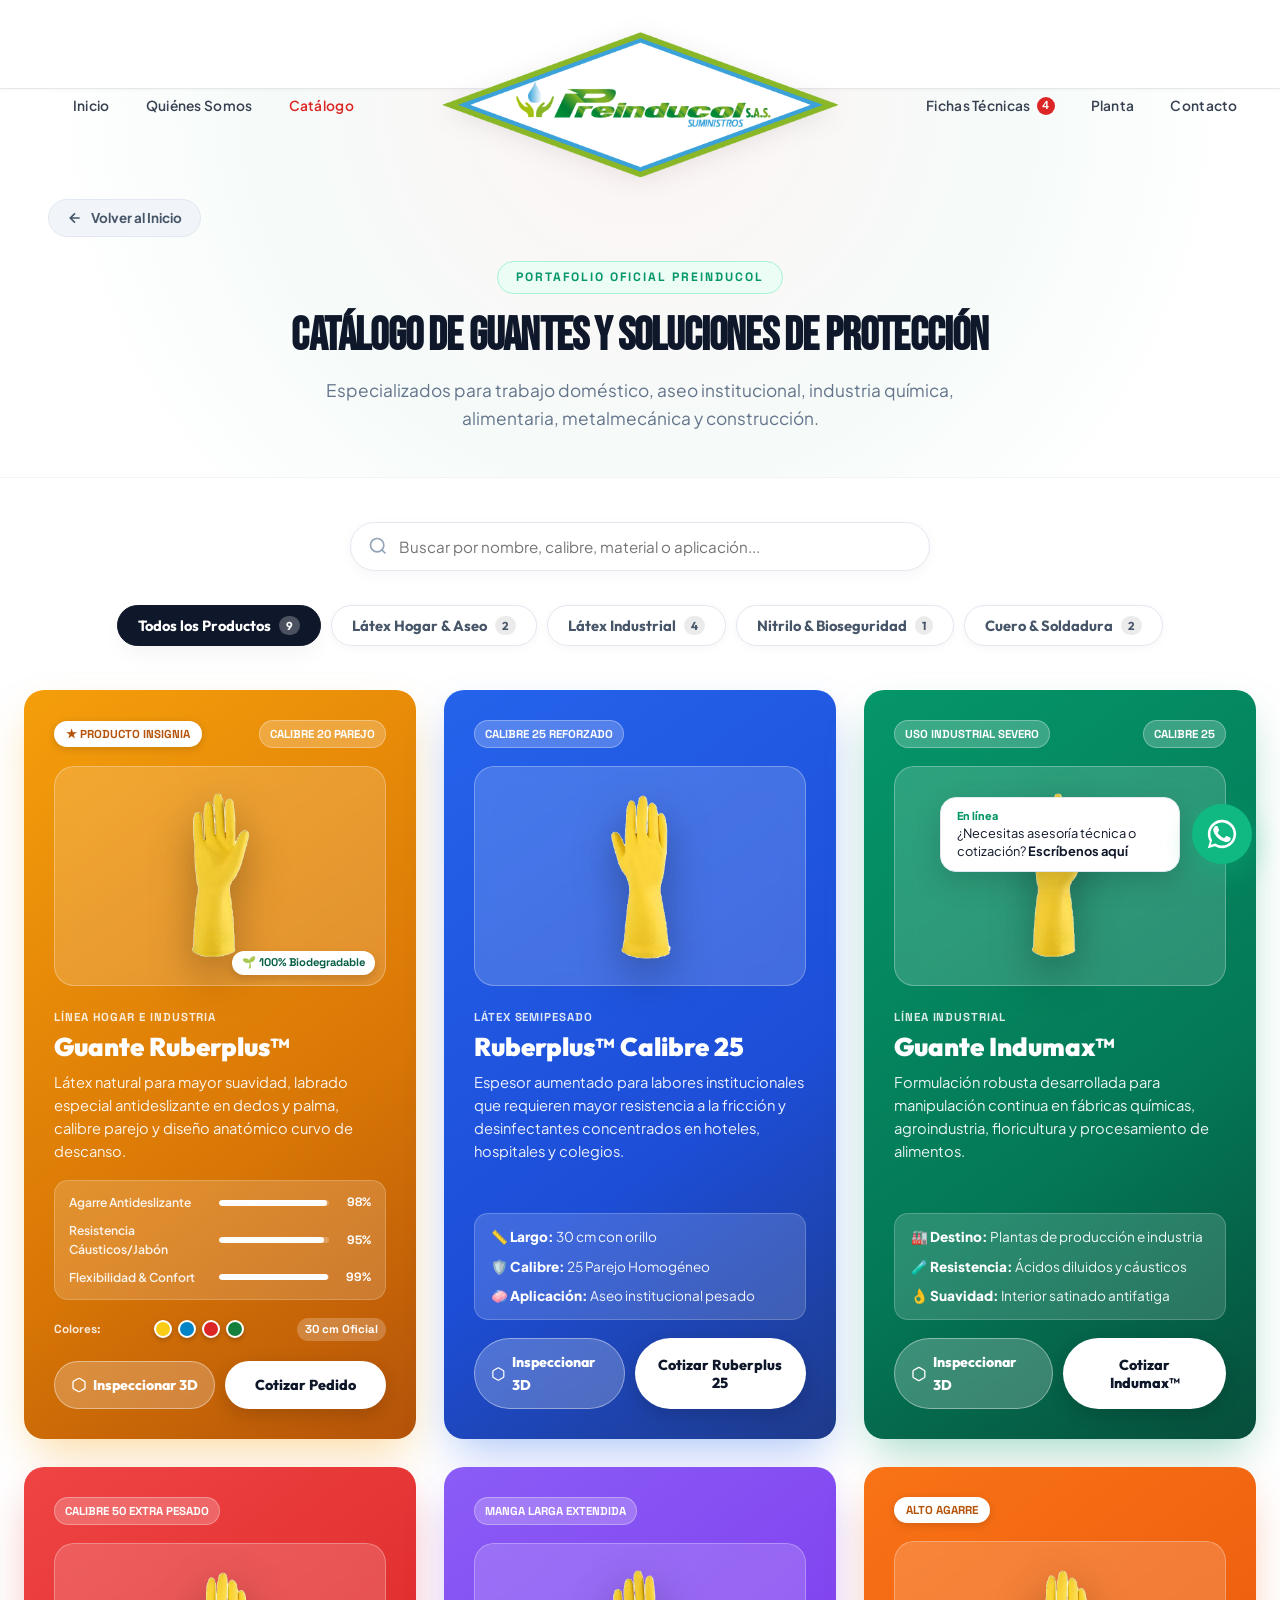
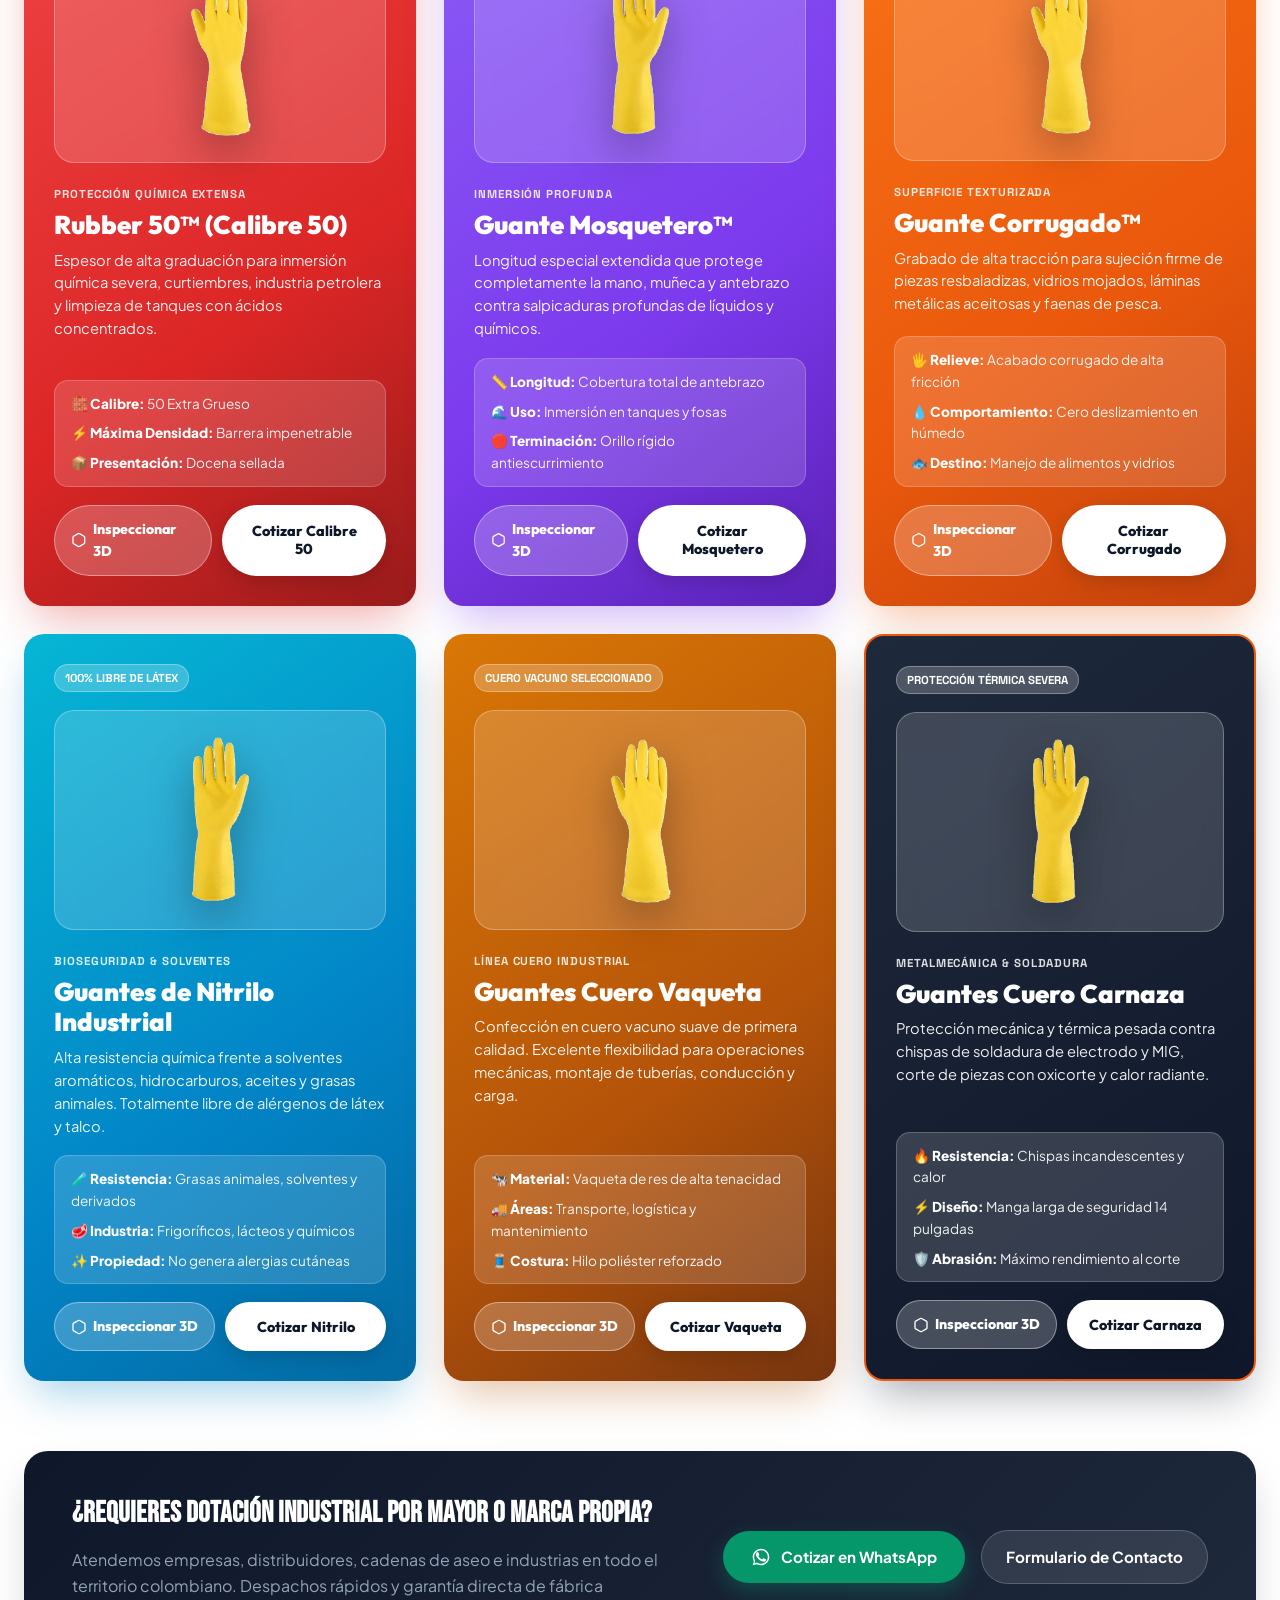
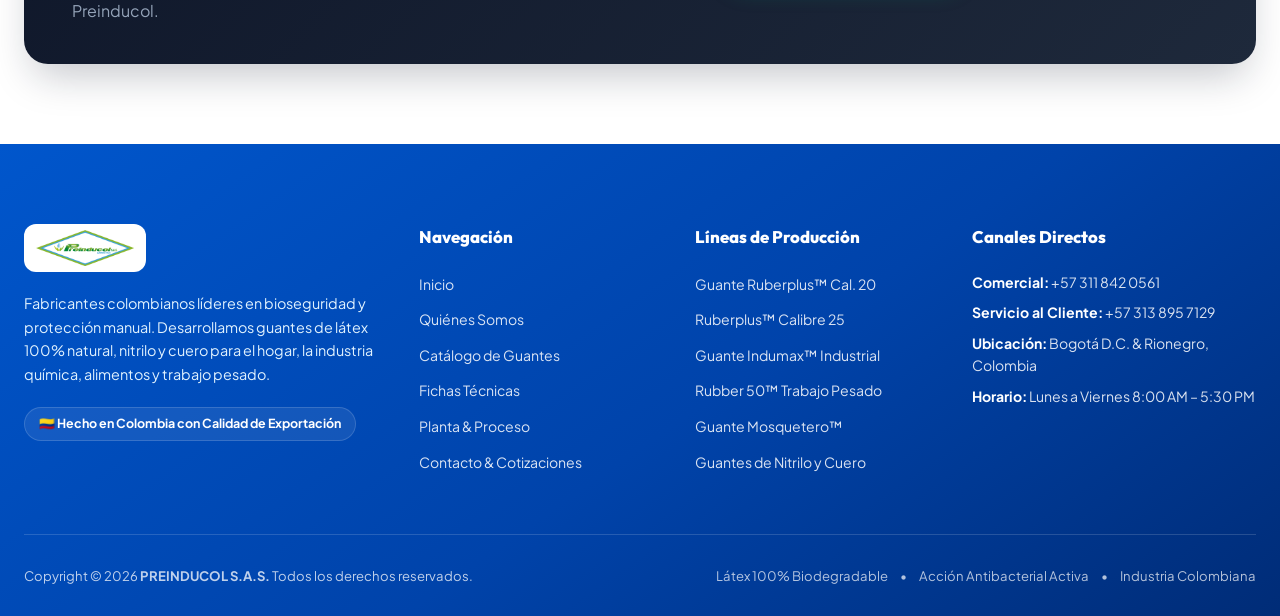
==== catalogo.html @ 712f1a4d "feat: actualizar diseno corporativo, modulos, fichas tecnicas, visor 3D y servidor local" ====
<!DOCTYPE html>
<html lang="es">
<head>
  <meta charset="UTF-8">
  <meta name="viewport" content="width=device-width, initial-scale=1.0">
  <title>Preinducol S.A.S. — Catálogo Oficial de Guantes y Soluciones de Protección</title>
  <meta name="description" content="Catálogo completo de guantes de látex 100% natural, nitrilo, vaqueta y carnaza fabricados por Preinducol S.A.S. Rionegro y Bogotá, Colombia.">
  <link rel="icon" type="image/png" href="assets/logo.png">

  <!-- Tipografías de Alta Gama -->
  <link rel="preconnect" href="https://fonts.googleapis.com">
  <link rel="preconnect" href="https://fonts.gstatic.com" crossorigin>
  <link href="https://fonts.googleapis.com/css2?family=Bebas+Neue&family=Oswald:wght@500;600;700&family=Outfit:wght@400;500;600;700;800;900&family=Plus+Jakarta+Sans:ital,wght@0,400;0,500;0,600;0,700;0,800;1,400&family=Space+Grotesk:wght@500;700;800&family=JetBrains+Mono:wght@500;700&display=swap" rel="stylesheet">

  <!-- Estilos Maestros y de Componentes -->
  <link rel="stylesheet" href="css/base.css">
  <link rel="stylesheet" href="css/navbar.css">
  <link rel="stylesheet" href="css/catalog.css">
  <link rel="stylesheet" href="css/footer.css">
  <link rel="stylesheet" href="css/responsive.css">

  <style>
    /* ============================================================================
       ESTILOS DEDICADOS PARA LA PÁGINA INDEPENDIENTE catalogo.html
       ============================================================================ */
    body.preinducol-portal {
      background-color: var(--c-bg-canvas, #ffffff);
      min-height: 100vh;
      display: flex;
      flex-direction: column;
    }

    .catalogo-page-hero {
      background: radial-gradient(circle at 50% 0%, rgba(220, 38, 38, 0.05) 0%, rgba(5, 150, 105, 0.04) 50%, transparent 80%), #ffffff;
      padding: 110px 24px 44px;
      text-align: center;
      border-bottom: 1px solid #f1f5f9;
      position: relative;
    }

    .catalogo-breadcrumb-bar {
      max-width: 1320px;
      margin: 0 auto 24px;
      text-align: left;
    }

    .nav-back-link {
      display: inline-flex;
      align-items: center;
      gap: 8px;
      font-size: 0.84rem;
      font-weight: 700;
      color: #475569;
      text-decoration: none;
      background: #f1f5f9;
      border: 1px solid #e2e8f0;
      padding: 7px 18px;
      border-radius: 999px;
      transition: all 0.2s ease;
    }

    .nav-back-link:hover {
      background: #0f172a;
      color: #ffffff;
      border-color: #0f172a;
      transform: translateX(-3px);
    }

    .badge-pill-portfolio {
      display: inline-block;
      font-family: var(--f-mono, monospace);
      font-size: 0.76rem;
      font-weight: 800;
      letter-spacing: 2px;
      color: #059669;
      background: #ecfdf5;
      border: 1px solid #a7f3d0;
      padding: 6px 18px;
      border-radius: 999px;
      margin-bottom: 16px;
      text-transform: uppercase;
    }

    .catalogo-page-title {
      font-family: var(--f-headline, 'Space Grotesk', sans-serif);
      font-size: 2.9rem;
      font-weight: 800;
      color: #0f172a;
      letter-spacing: -0.8px;
      margin-bottom: 14px;
      line-height: 1.15;
    }

    .catalogo-page-subtitle {
      font-size: 1.08rem;
      color: #64748b;
      max-width: 720px;
      margin: 0 auto;
      line-height: 1.6;
    }

    .catalogo-page-container {
      max-width: 1320px;
      width: 100%;
      margin: 0 auto;
      padding: 44px 24px 80px;
      flex-grow: 1;
    }

    /* Barra de Búsqueda Rápida de Productos */
    .catalog-search-wrap {
      max-width: 580px;
      margin: 0 auto 34px;
      position: relative;
    }

    .catalog-search-input {
      width: 100%;
      background: #ffffff;
      border: 1.5px solid #e2e8f0;
      border-radius: 999px;
      padding: 14px 22px 14px 48px;
      font-size: 0.95rem;
      font-family: var(--f-body, sans-serif);
      color: #0f172a;
      box-shadow: 0 4px 14px rgba(0, 0, 0, 0.04);
      outline: none;
      transition: all 0.2s ease;
      box-sizing: border-box;
    }

    .catalog-search-input:focus {
      border-color: #059669;
      box-shadow: 0 0 0 4px rgba(5, 150, 105, 0.12);
    }

    .search-icon-svg {
      position: absolute;
      left: 18px;
      top: 50%;
      transform: translateY(-50%);
      color: #94a3b8;
      pointer-events: none;
    }

    .btn-clear-search {
      position: absolute;
      right: 16px;
      top: 50%;
      transform: translateY(-50%);
      background: #f1f5f9;
      border: none;
      border-radius: 50%;
      width: 24px;
      height: 24px;
      display: flex;
      align-items: center;
      justify-content: center;
      cursor: pointer;
      font-size: 0.75rem;
      color: #64748b;
      transition: all 0.15s ease;
    }

    .btn-clear-search:hover {
      background: #e2e8f0;
      color: #0f172a;
    }

    .btn-clear-search.hidden {
      display: none;
    }

    /* Mensaje sin resultados */
    .no-results-box {
      text-align: center;
      padding: 60px 20px;
      background: #f8fafc;
      border: 1.5px dashed #cbd5e1;
      border-radius: 20px;
      display: none;
      margin: 20px auto;
      max-width: 600px;
    }

    .no-results-box.visible {
      display: block;
    }

    .no-results-icon {
      font-size: 2.5rem;
      margin-bottom: 12px;
      display: block;
    }

    /* Franja de Cotización Mayorista al Pie del Catálogo */
    .catalogo-wholesale-banner {
      margin-top: 70px;
      background: linear-gradient(135deg, #0f172a 0%, #1e293b 100%);
      border-radius: 24px;
      padding: 40px 48px;
      color: #ffffff;
      display: flex;
      align-items: center;
      justify-content: space-between;
      gap: 30px;
      box-shadow: 0 20px 40px -10px rgba(15, 23, 42, 0.25);
    }

    .wholesale-info h3 {
      font-family: var(--f-headline, 'Space Grotesk', sans-serif);
      font-size: 1.8rem;
      font-weight: 800;
      margin: 0 0 10px;
      color: #ffffff;
    }

    .wholesale-info p {
      margin: 0;
      color: #94a3b8;
      font-size: 1rem;
      max-width: 600px;
      line-height: 1.6;
    }

    .wholesale-actions {
      display: flex;
      align-items: center;
      gap: 16px;
      flex-shrink: 0;
    }

    .btn-wholesale-wa {
      display: inline-flex;
      align-items: center;
      gap: 10px;
      background: #059669;
      color: #ffffff;
      text-decoration: none;
      font-weight: 700;
      font-size: 0.95rem;
      padding: 14px 28px;
      border-radius: 999px;
      transition: all 0.2s ease;
      box-shadow: 0 8px 20px rgba(5, 150, 105, 0.35);
    }

    .btn-wholesale-wa:hover {
      background: #047857;
      transform: translateY(-2px);
      box-shadow: 0 12px 25px rgba(5, 150, 105, 0.45);
    }

    .btn-wholesale-contact {
      display: inline-flex;
      align-items: center;
      background: rgba(255, 255, 255, 0.1);
      color: #ffffff;
      text-decoration: none;
      font-weight: 700;
      font-size: 0.95rem;
      padding: 14px 24px;
      border-radius: 999px;
      border: 1px solid rgba(255, 255, 255, 0.2);
      transition: all 0.2s ease;
    }

    .btn-wholesale-contact:hover {
      background: rgba(255, 255, 255, 0.2);
      border-color: #ffffff;
    }

    @media (max-width: 900px) {
      .catalogo-wholesale-banner {
        flex-direction: column;
        text-align: center;
        padding: 32px 24px;
      }
      .wholesale-actions {
        flex-direction: column;
        width: 100%;
      }
      .btn-wholesale-wa, .btn-wholesale-contact {
        width: 100%;
        justify-content: center;
      }
      .catalogo-page-title {
        font-size: 2.1rem;
      }
    }
  </style>
</head>
<body class="preinducol-portal">

  <!-- =========================================================================
       1. CABECERA Y NAVBAR MAESTRO STUDDS
       ========================================================================= -->
  <header class="navbar-pro navbar-studds" id="siteHeader">
    <div class="nav-wrapper">
      
      <!-- Navegación Izquierda -->
      <nav class="nav-links-left" id="navMenuLeft">
        <ul class="nav-menu-list">
          <li><a href="index.html#inicio" class="nav-anchor">Inicio</a></li>
          <li><a href="quienes-somos.html" class="nav-anchor">Quiénes Somos</a></li>
          <li><a href="catalogo.html" class="nav-anchor active">Catálogo</a></li>
        </ul>
      </nav>

      <!-- Logotipo Central Destacado -->
      <a href="index.html" class="nav-brand-center" title="Preinducol S.A.S. - Inicio">
        <div class="logo-box">
          <img src="assets/logo.png" alt="Preinducol S.A.S." class="main-logo">
        </div>
      </a>

      <!-- Cluster Derecho: Enlaces + Botones de Acción -->
      <div class="nav-right-cluster">
        <nav class="nav-links-right" id="navMenuRight">
          <ul class="nav-menu-list">
            <li class="nav-ft-item">
              <a href="fichas.html" class="nav-anchor anchor-ft-highlight">
                <span>Fichas Técnicas</span>
                <span class="badge-ft-count" id="menuFtCount">4</span>
              </a>
            </li>
            <li><a href="planta.html" class="nav-anchor">Planta</a></li>
            <li><a href="index.html#contacto" class="nav-anchor">Contacto</a></li>
          </ul>
        </nav>

        <div class="nav-actions">
          <button class="mobile-hamburger" id="mobileToggle" aria-label="Abrir Menú">
            <span></span>
            <span></span>
            <span></span>
          </button>
        </div>
      </div>

    </div>

    <!-- Menú Móvil Desplegable -->
    <div class="mobile-drawer" id="mobileDrawer" style="display: none;">
      <ul class="mobile-menu-list">
        <li><a href="index.html#inicio" class="nav-anchor">Inicio</a></li>
        <li><a href="quienes-somos.html" class="nav-anchor">Quiénes Somos</a></li>
        <li><a href="catalogo.html" class="nav-anchor active">Catálogo</a></li>
        <li><a href="fichas.html" class="nav-anchor">Fichas Técnicas (<span class="mobile-ft-count">4</span>)</a></li>
        <li><a href="planta.html" class="nav-anchor">Planta & Proceso</a></li>
        <li><a href="index.html#contacto" class="nav-anchor">Contacto & Cotizaciones</a></li>
      </ul>
    </div>
  </header>

  <!-- =========================================================================
       2. HERO EDITORIAL DEDICADO DE LA PÁGINA DE CATÁLOGO
       ========================================================================= -->
  <section class="catalogo-page-hero">
    <div class="container-max">
      <div class="catalogo-breadcrumb-bar">
        <a href="index.html" class="nav-back-link">
          <svg viewBox="0 0 24 24" width="16" height="16" fill="none" stroke="currentColor" stroke-width="2.5"><path d="M19 12H5M12 19l-7-7 7-7"/></svg>
          <span>Volver al Inicio</span>
        </a>
      </div>
      <span class="badge-pill-portfolio">PORTAFOLIO OFICIAL PREINDUCOL</span>
      <h1 class="catalogo-page-title">Catálogo de Guantes y Soluciones de Protección</h1>
      <p class="catalogo-page-subtitle">
        Especializados para trabajo doméstico, aseo institucional, industria química, alimentaria, metalmecánica y construcción.
      </p>
    </div>
  </section>

  <!-- =========================================================================
       3. CONTENIDO PRINCIPAL: CATÁLOGO FILTRABLE CON TARJETAS
       ========================================================================= -->
  <main class="catalogo-page-container">
    
    <!-- Barra de Búsqueda Rápida en Vivo -->
    <div class="catalog-search-wrap">
      <svg class="search-icon-svg" viewBox="0 0 24 24" width="20" height="20" fill="none" stroke="currentColor" stroke-width="2">
        <circle cx="11" cy="11" r="8"></circle>
        <line x1="21" y1="21" x2="16.65" y2="16.65"></line>
      </svg>
      <input type="text" id="catalogSearchInput" class="catalog-search-input" placeholder="Buscar por nombre, calibre, material o aplicación...">
      <button id="btnClearSearch" class="btn-clear-search hidden" title="Limpiar búsqueda">✕</button>
    </div>

    <!-- Pestañas de Filtro por Categorías -->
    <div class="catalog-filters-strip">
      <button class="filter-tab active" data-filter="all">
        <span>Todos los Productos</span>
        <span class="filter-count" id="countAll">9</span>
      </button>
      <button class="filter-tab" data-filter="hogar">
        <span>Látex Hogar & Aseo</span>
        <span class="filter-count" id="countHogar">2</span>
      </button>
      <button class="filter-tab" data-filter="industrial">
        <span>Látex Industrial</span>
        <span class="filter-count" id="countIndustrial">4</span>
      </button>
      <button class="filter-tab" data-filter="nitrilo">
        <span>Nitrilo & Bioseguridad</span>
        <span class="filter-count" id="countNitrilo">1</span>
      </button>
      <button class="filter-tab" data-filter="cuero">
        <span>Cuero & Soldadura</span>
        <span class="filter-count" id="countCuero">2</span>
      </button>
    </div>

    <!-- Estado vacío de búsqueda -->
    <div class="no-results-box" id="noResultsBox">
      <span class="no-results-icon">🔍</span>
      <h3 style="margin: 0 0 8px; color: #0f172a;">No se encontraron productos coincidentes</h3>
      <p style="margin: 0; color: #64748b; font-size: 0.95rem;">Intenta con otro término o selecciona "Todos los Productos".</p>
    </div>

    <!-- Deck de Productos: 9 Tarjetas Oficiales -->
    <div class="products-deck" id="catalogGrid">
      
      <!-- CARD 1: RUBERPLUS™ (INSIGNIA) -->
      <article class="product-tile featured-tile tile-amber" data-category="hogar" data-keywords="ruberplus guante latex calibre 20 parejo hogar aseo institucional biodegradable amarillo">
        <div class="tile-header-tags">
          <span class="badge-highlight-gold">★ PRODUCTO INSIGNIA</span>
          <span class="badge-calibre-chip">CALIBRE 20 PAREJO</span>
        </div>

        <div class="tile-image-stage">
          <img src="assets/guante_palma.png" alt="Guante Ruberplus Preinducol" class="tile-product-img">
          <div class="tile-eco-badge">🌱 100% Biodegradable</div>
        </div>

        <div class="tile-body">
          <div class="tile-category">LÍNEA HOGAR E INDUSTRIA</div>
          <h3 class="tile-title">Guante Ruberplus™</h3>
          <p class="tile-desc">
            Látex natural para mayor suavidad, labrado especial antideslizante en dedos y palma, calibre parejo y diseño anatómico curvo de descanso.
          </p>

          <!-- Medidores de Rendimiento Técnico -->
          <div class="tile-performance-bars">
            <div class="perf-bar-row">
              <span class="perf-label">Agarre Antideslizante</span>
              <div class="perf-meter"><div class="perf-fill" style="width: 98%;"></div></div>
              <span class="perf-score">98%</span>
            </div>
            <div class="perf-bar-row">
              <span class="perf-label">Resistencia Cáusticos/Jabón</span>
              <div class="perf-meter"><div class="perf-fill" style="width: 95%;"></div></div>
              <span class="perf-score">95%</span>
            </div>
            <div class="perf-bar-row">
              <span class="perf-label">Flexibilidad & Confort</span>
              <div class="perf-meter"><div class="perf-fill" style="width: 99%;"></div></div>
              <span class="perf-score">99%</span>
            </div>
          </div>

          <!-- Colores Oficiales -->
          <div class="tile-swatches-row">
            <span class="swatches-label">Colores:</span>
            <div class="swatches-list">
              <span class="swatch-bubble" style="background:#facc15;" title="Amarillo Clásico"></span>
              <span class="swatch-bubble" style="background:#0284c7;" title="Azul Institucional"></span>
              <span class="swatch-bubble" style="background:#dc2626;" title="Rojo Ruberplus"></span>
              <span class="swatch-bubble" style="background:#15803d;" title="Verde Preinducol"></span>
            </div>
            <span class="tile-length-badge">30 cm Oficial</span>
          </div>

          <div class="tile-footer-actions">
            <a href="visor3d.html?producto=ruberplus-20" class="btn-tile-3d" title="Inspeccionar en 3D">
              <svg viewBox="0 0 24 24" width="16" height="16" fill="none" stroke="currentColor" stroke-width="2"><path d="M21 16V8a2 2 0 0 0-1-1.73l-7-4a2 2 0 0 0-2 0l-7 4A2 2 0 0 0 3 8v8a2 2 0 0 0 1 1.73l7 4a2 2 0 0 0 2 0l7-4A2 2 0 0 0 21 16z"/></svg>
              <span>Inspeccionar 3D</span>
            </a>
            <button class="btn-tile-quote" data-product="Guante Ruberplus Calibre 20">Cotizar Pedido</button>
          </div>
        </div>
      </article>

      <!-- CARD 2: RUBERPLUS™ 25 -->
      <article class="product-tile tile-blue" data-category="hogar" data-keywords="ruberplus calibre 25 reforzado latex semipesado institucional hoteles hospitales aseo pesado">
        <div class="tile-header-tags">
          <span class="badge-calibre-chip">CALIBRE 25 REFORZADO</span>
        </div>

        <div class="tile-image-stage">
          <img src="assets/guante_dorso.png" alt="Guante Ruberplus Calibre 25" class="tile-product-img">
        </div>

        <div class="tile-body">
          <div class="tile-category">LÁTEX SEMIPESADO</div>
          <h3 class="tile-title">Ruberplus™ Calibre 25</h3>
          <p class="tile-desc">
            Espesor aumentado para labores institucionales que requieren mayor resistencia a la fricción y desinfectantes concentrados en hoteles, hospitales y colegios.
          </p>

          <ul class="tile-specs-list">
            <li><span>📏 Largo:</span> 30 cm con orillo</li>
            <li><span>🛡️ Calibre:</span> 25 Parejo Homogéneo</li>
            <li><span>🧼 Aplicación:</span> Aseo institucional pesado</li>
          </ul>

          <div class="tile-footer-actions">
            <a href="visor3d.html?producto=ruberplus-25" class="btn-tile-3d" title="Inspeccionar en 3D">
              <svg viewBox="0 0 24 24" width="16" height="16" fill="none" stroke="currentColor" stroke-width="2"><path d="M21 16V8a2 2 0 0 0-1-1.73l-7-4a2 2 0 0 0-2 0l-7 4A2 2 0 0 0 3 8v8a2 2 0 0 0 1 1.73l7 4a2 2 0 0 0 2 0l7-4A2 2 0 0 0 21 16z"/></svg>
              <span>Inspeccionar 3D</span>
            </a>
            <button class="btn-tile-quote" data-product="Ruberplus Calibre 25">Cotizar Ruberplus 25</button>
          </div>
        </div>
      </article>

      <!-- CARD 3: INDUMAX™ INDUSTRIAL -->
      <article class="product-tile tile-emerald" data-category="industrial" data-keywords="indumax calibre 25 latex industrial severo quimica agroindustria floricultura alimentos">
        <div class="tile-header-tags">
          <span class="badge-industrial-chip">USO INDUSTRIAL SEVERO</span>
          <span class="badge-calibre-chip">CALIBRE 25</span>
        </div>

        <div class="tile-image-stage">
          <img src="assets/guante_palma.png" alt="Guante Indumax 25" class="tile-product-img">
        </div>

        <div class="tile-body">
          <div class="tile-category">LÍNEA INDUSTRIAL</div>
          <h3 class="tile-title">Guante Indumax™</h3>
          <p class="tile-desc">
            Formulación robusta desarrollada para manipulación continua en fábricas químicas, agroindustria, floricultura y procesamiento de alimentos.
          </p>

          <ul class="tile-specs-list">
            <li><span>🏭 Destino:</span> Plantas de producción e industria</li>
            <li><span>🧪 Resistencia:</span> Ácidos diluidos y cáusticos</li>
            <li><span>👌 Suavidad:</span> Interior satinado antifatiga</li>
          </ul>

          <div class="tile-footer-actions">
            <a href="visor3d.html?producto=indumax" class="btn-tile-3d" title="Inspeccionar en 3D">
              <svg viewBox="0 0 24 24" width="16" height="16" fill="none" stroke="currentColor" stroke-width="2"><path d="M21 16V8a2 2 0 0 0-1-1.73l-7-4a2 2 0 0 0-2 0l-7 4A2 2 0 0 0 3 8v8a2 2 0 0 0 1 1.73l7 4a2 2 0 0 0 2 0l7-4A2 2 0 0 0 21 16z"/></svg>
              <span>Inspeccionar 3D</span>
            </a>
            <button class="btn-tile-quote" data-product="Guante Indumax Industrial">Cotizar Indumax™</button>
          </div>
        </div>
      </article>

      <!-- CARD 4: RUBBER 50™ (CALIBRE 50 EXTREMO) -->
      <article class="product-tile tile-red" data-category="industrial" data-keywords="rubber 50 calibre 50 extra pesado latex proteccion quimica inmersion tanques acidos">
        <div class="tile-header-tags">
          <span class="badge-extreme-chip">CALIBRE 50 EXTRA PESADO</span>
        </div>

        <div class="tile-image-stage">
          <img src="assets/guante_dorso.png" alt="Guante Rubber 50 Calibre 50" class="tile-product-img">
        </div>

        <div class="tile-body">
          <div class="tile-category">PROTECCIÓN QUÍMICA EXTENSA</div>
          <h3 class="tile-title">Rubber 50™ (Calibre 50)</h3>
          <p class="tile-desc">
            Espesor de alta graduación para inmersión química severa, curtiembres, industria petrolera y limpieza de tanques con ácidos concentrados.
          </p>

          <ul class="tile-specs-list">
            <li><span>🧱 Calibre:</span> 50 Extra Grueso</li>
            <li><span>⚡ Máxima Densidad:</span> Barrera impenetrable</li>
            <li><span>📦 Presentación:</span> Docena sellada</li>
          </ul>

          <div class="tile-footer-actions">
            <a href="visor3d.html?producto=rubber-50" class="btn-tile-3d" title="Inspeccionar en 3D">
              <svg viewBox="0 0 24 24" width="16" height="16" fill="none" stroke="currentColor" stroke-width="2"><path d="M21 16V8a2 2 0 0 0-1-1.73l-7-4a2 2 0 0 0-2 0l-7 4A2 2 0 0 0 3 8v8a2 2 0 0 0 1 1.73l7 4a2 2 0 0 0 2 0l7-4A2 2 0 0 0 21 16z"/></svg>
              <span>Inspeccionar 3D</span>
            </a>
            <button class="btn-tile-quote" data-product="Guante Rubber 50 Calibre 50">Cotizar Calibre 50</button>
          </div>
        </div>
      </article>

      <!-- CARD 5: MOSQUETERO™ MANGA LARGA -->
      <article class="product-tile tile-purple" data-category="industrial" data-keywords="mosquetero manga larga extendida antebrazo inmersion tanques quimicos latex">
        <div class="tile-header-tags">
          <span class="badge-industrial-chip">MANGA LARGA EXTENDIDA</span>
        </div>

        <div class="tile-image-stage">
          <img src="assets/guante_palma.png" alt="Guante Mosquetero" class="tile-product-img">
        </div>

        <div class="tile-body">
          <div class="tile-category">INMERSIÓN PROFUNDA</div>
          <h3 class="tile-title">Guante Mosquetero™</h3>
          <p class="tile-desc">
            Longitud especial extendida que protege completamente la mano, muñeca y antebrazo contra salpicaduras profundas de líquidos y químicos.
          </p>

          <ul class="tile-specs-list">
            <li><span>📏 Longitud:</span> Cobertura total de antebrazo</li>
            <li><span>🌊 Uso:</span> Inmersión en tanques y fosas</li>
            <li><span>🛑 Terminación:</span> Orillo rígido antiescurrimiento</li>
          </ul>

          <div class="tile-footer-actions">
            <a href="visor3d.html?producto=mosquetero" class="btn-tile-3d" title="Inspeccionar en 3D">
              <svg viewBox="0 0 24 24" width="16" height="16" fill="none" stroke="currentColor" stroke-width="2"><path d="M21 16V8a2 2 0 0 0-1-1.73l-7-4a2 2 0 0 0-2 0l-7 4A2 2 0 0 0 3 8v8a2 2 0 0 0 1 1.73l7 4a2 2 0 0 0 2 0l7-4A2 2 0 0 0 21 16z"/></svg>
              <span>Inspeccionar 3D</span>
            </a>
            <button class="btn-tile-quote" data-product="Guante Mosquetero Manga Larga">Cotizar Mosquetero</button>
          </div>
        </div>
      </article>

      <!-- CARD 6: CORRUGADO ANTIDESLIZANTE -->
      <article class="product-tile tile-orange" data-category="industrial" data-keywords="corrugado antideslizante alto agarre traccion vidrios pescado alimentos latex textura">
        <div class="tile-header-tags">
          <span class="badge-highlight-gold">ALTO AGARRE</span>
        </div>

        <div class="tile-image-stage">
          <img src="assets/guante_dorso.png" alt="Guante Corrugado Antideslizante" class="tile-product-img">
        </div>

        <div class="tile-body">
          <div class="tile-category">SUPERFICIE TEXTURIZADA</div>
          <h3 class="tile-title">Guante Corrugado™</h3>
          <p class="tile-desc">
            Grabado de alta tracción para sujeción firme de piezas resbaladizas, vidrios mojados, láminas metálicas aceitosas y faenas de pesca.
          </p>

          <ul class="tile-specs-list">
            <li><span>🖐️ Relieve:</span> Acabado corrugado de alta fricción</li>
            <li><span>💧 Comportamiento:</span> Cero deslizamiento en húmedo</li>
            <li><span>🐟 Destino:</span> Manejo de alimentos y vidrios</li>
          </ul>

          <div class="tile-footer-actions">
            <a href="visor3d.html?producto=corrugado" class="btn-tile-3d" title="Inspeccionar en 3D">
              <svg viewBox="0 0 24 24" width="16" height="16" fill="none" stroke="currentColor" stroke-width="2"><path d="M21 16V8a2 2 0 0 0-1-1.73l-7-4a2 2 0 0 0-2 0l-7 4A2 2 0 0 0 3 8v8a2 2 0 0 0 1 1.73l7 4a2 2 0 0 0 2 0l7-4A2 2 0 0 0 21 16z"/></svg>
              <span>Inspeccionar 3D</span>
            </a>
            <button class="btn-tile-quote" data-product="Guante Corrugado Antideslizante">Cotizar Corrugado</button>
          </div>
        </div>
      </article>

      <!-- CARD 7: GUANTES DE NITRILO -->
      <article class="product-tile tile-cyan" data-category="nitrilo" data-keywords="nitrilo industrial bioseguridad solventes hidrocarburos libre de latex carnes lacteos">
        <div class="tile-header-tags">
          <span class="badge-cyan-chip">100% LIBRE DE LÁTEX</span>
        </div>

        <div class="tile-image-stage">
          <img src="assets/guante_palma.png" alt="Guantes de Nitrilo Preinducol" class="tile-product-img">
        </div>

        <div class="tile-body">
          <div class="tile-category">BIOSEGURIDAD & SOLVENTES</div>
          <h3 class="tile-title">Guantes de Nitrilo Industrial</h3>
          <p class="tile-desc">
            Alta resistencia química frente a solventes aromáticos, hidrocarburos, aceites y grasas animales. Totalmente libre de alérgenos de látex y talco.
          </p>

          <ul class="tile-specs-list">
            <li><span>🧪 Resistencia:</span> Grasas animales, solventes y derivados</li>
            <li><span>🥩 Industria:</span> Frigoríficos, lácteos y químicos</li>
            <li><span>✨ Propiedad:</span> No genera alergias cutáneas</li>
          </ul>

          <div class="tile-footer-actions">
            <a href="visor3d.html?producto=nitrilo" class="btn-tile-3d" title="Inspeccionar en 3D">
              <svg viewBox="0 0 24 24" width="16" height="16" fill="none" stroke="currentColor" stroke-width="2"><path d="M21 16V8a2 2 0 0 0-1-1.73l-7-4a2 2 0 0 0-2 0l-7 4A2 2 0 0 0 3 8v8a2 2 0 0 0 1 1.73l7 4a2 2 0 0 0 2 0l7-4A2 2 0 0 0 21 16z"/></svg>
              <span>Inspeccionar 3D</span>
            </a>
            <button class="btn-tile-quote" data-product="Guantes de Nitrilo Industrial">Cotizar Nitrilo</button>
          </div>
        </div>
      </article>

      <!-- CARD 8: CUERO VAQUETA -->
      <article class="product-tile tile-leather" data-category="cuero" data-keywords="cuero vaqueta res vacuno mecanica tuberias carga transporte logistica">
        <div class="tile-header-tags">
          <span class="badge-leather-chip">CUERO VACUNO SELECCIONADO</span>
        </div>

        <div class="tile-image-stage">
          <img src="assets/guante_dorso.png" alt="Guantes Cuero Vaqueta" class="tile-product-img">
        </div>

        <div class="tile-body">
          <div class="tile-category">LÍNEA CUERO INDUSTRIAL</div>
          <h3 class="tile-title">Guantes Cuero Vaqueta</h3>
          <p class="tile-desc">
            Confección en cuero vacuno suave de primera calidad. Excelente flexibilidad para operaciones mecánicas, montaje de tuberías, conducción y carga.
          </p>

          <ul class="tile-specs-list">
            <li><span>🐄 Material:</span> Vaqueta de res de alta tenacidad</li>
            <li><span>🚚 Áreas:</span> Transporte, logística y mantenimiento</li>
            <li><span>🧵 Costura:</span> Hilo poliéster reforzado</li>
          </ul>

          <div class="tile-footer-actions">
            <a href="visor3d.html?producto=cuero-vaqueta" class="btn-tile-3d" title="Inspeccionar en 3D">
              <svg viewBox="0 0 24 24" width="16" height="16" fill="none" stroke="currentColor" stroke-width="2"><path d="M21 16V8a2 2 0 0 0-1-1.73l-7-4a2 2 0 0 0-2 0l-7 4A2 2 0 0 0 3 8v8a2 2 0 0 0 1 1.73l7 4a2 2 0 0 0 2 0l7-4A2 2 0 0 0 21 16z"/></svg>
              <span>Inspeccionar 3D</span>
            </a>
            <button class="btn-tile-quote" data-product="Guantes Cuero Vaqueta">Cotizar Vaqueta</button>
          </div>
        </div>
      </article>

      <!-- CARD 9: CUERO CARNAZA (SOLDADURA) -->
      <article class="product-tile tile-dark" data-category="cuero" data-keywords="cuero carnaza soldadura termica chispas calor abrasión corte metalmecanica">
        <div class="tile-header-tags">
          <span class="badge-leather-chip">PROTECCIÓN TÉRMICA SEVERA</span>
        </div>

        <div class="tile-image-stage">
          <img src="assets/guante_palma.png" alt="Guantes Cuero Carnaza" class="tile-product-img">
        </div>

        <div class="tile-body">
          <div class="tile-category">METALMECÁNICA & SOLDADURA</div>
          <h3 class="tile-title">Guantes Cuero Carnaza</h3>
          <p class="tile-desc">
            Protección mecánica y térmica pesada contra chispas de soldadura de electrodo y MIG, corte de piezas con oxicorte y calor radiante.
          </p>

          <ul class="tile-specs-list">
            <li><span>🔥 Resistencia:</span> Chispas incandescentes y calor</li>
            <li><span>⚡ Diseño:</span> Manga larga de seguridad 14 pulgadas</li>
            <li><span>🛡️ Abrasión:</span> Máximo rendimiento al corte</li>
          </ul>

          <div class="tile-footer-actions">
            <a href="visor3d.html?producto=cuero-carnaza" class="btn-tile-3d" title="Inspeccionar en 3D">
              <svg viewBox="0 0 24 24" width="16" height="16" fill="none" stroke="currentColor" stroke-width="2"><path d="M21 16V8a2 2 0 0 0-1-1.73l-7-4a2 2 0 0 0-2 0l-7 4A2 2 0 0 0 3 8v8a2 2 0 0 0 1 1.73l7 4a2 2 0 0 0 2 0l7-4A2 2 0 0 0 21 16z"/></svg>
              <span>Inspeccionar 3D</span>
            </a>
            <button class="btn-tile-quote" data-product="Guantes Cuero Carnaza Soldadura">Cotizar Carnaza</button>
          </div>
        </div>
      </article>

    </div>

    <!-- Franja de Cotización Mayorista al Pie del Catálogo -->
    <div class="catalogo-wholesale-banner">
      <div class="wholesale-info">
        <h3>¿Requieres Dotación Industrial por Mayor o Marca Propia?</h3>
        <p>
          Atendemos empresas, distribuidores, cadenas de aseo e industrias en todo el territorio colombiano. Despachos rápidos y garantía directa de fábrica Preinducol.
        </p>
      </div>
      <div class="wholesale-actions">
        <a href="https://wa.me/573118420561?text=Hola%20Preinducol,%20deseo%20solicitar%20cotizaci%C3%B3n%20por%20mayor%20del%20cat%C3%A1logo" target="_blank" rel="noopener noreferrer" class="btn-wholesale-wa">
          <svg viewBox="0 0 24 24" width="20" height="20" fill="currentColor"><path d="M17.472 14.382c-.301-.15-1.78-.878-2.056-.979-.276-.1-.476-.15-.677.15-.2.3-.777.98-.953 1.18-.175.2-.351.226-.652.076-.3-.15-1.268-.468-2.416-1.493-.893-.799-1.496-1.786-1.672-2.087-.176-.301-.019-.464.132-.614.136-.135.301-.351.452-.527.15-.175.2-.301.3-.501.1-.2.05-.376-.025-.526-.075-.15-.677-1.631-.928-2.233-.244-.585-.493-.506-.677-.515l-.578-.01c-.2 0-.526.075-.802.376-.276.3-1.053 1.029-1.053 2.509 0 1.48 1.078 2.909 1.229 3.11.15.2 2.122 3.24 5.141 4.544.718.31 1.279.496 1.716.635.722.23 1.379.197 1.899.12.579-.087 1.78-.727 2.03-1.429.25-.702.25-1.304.175-1.43-.075-.125-.276-.2-.577-.35zM12 2C6.477 2 2 6.477 2 12c0 1.891.526 3.662 1.438 5.176L2 22l4.982-1.398A9.957 9.957 0 0 0 12 22c5.523 0 10-4.477 10-10S17.523 2 12 2zm0 18.176c-1.597 0-3.097-.47-4.364-1.284l-.313-.199-3.238.908.913-3.155-.205-.327A8.14 8.14 0 0 1 3.824 12c0-4.509 3.667-8.176 8.176-8.176 4.509 0 8.176 3.667 8.176 8.176 0 4.509-3.667 8.176-8.176 8.176z"/></svg>
          <span>Cotizar en WhatsApp</span>
        </a>
        <a href="index.html#contacto" class="btn-wholesale-contact">Formulario de Contacto</a>
      </div>
    </div>

  </main>

  <!-- =========================================================================
       4. PIE DE PÁGINA CORPORATIVO
       ========================================================================= -->
  <footer class="footer-master">
    <div class="container-max">
      
      <div class="footer-columns-grid">
        
        <div class="f-col-brand">
          <img src="assets/logo.png" alt="Preinducol S.A.S." class="footer-brand-logo">
          <p class="f-brand-desc">
            Fabricantes colombianos líderes en bioseguridad y protección manual. Desarrollamos guantes de látex 100% natural, nitrilo y cuero para el hogar, la industria química, alimentos y trabajo pesado.
          </p>
          <div class="colombia-pride-pill">
            <span>🇨🇴 Hecho en Colombia con Calidad de Exportación</span>
          </div>
        </div>

        <div class="f-col">
          <h4 class="f-title">Navegación</h4>
          <ul class="f-list">
            <li><a href="index.html#inicio">Inicio</a></li>
            <li><a href="quienes-somos.html">Quiénes Somos</a></li>
            <li><a href="catalogo.html">Catálogo de Guantes</a></li>
            <li><a href="fichas.html">Fichas Técnicas</a></li>
            <li><a href="planta.html">Planta & Proceso</a></li>
            <li><a href="index.html#contacto">Contacto & Cotizaciones</a></li>
          </ul>
        </div>

        <div class="f-col">
          <h4 class="f-title">Líneas de Producción</h4>
          <ul class="f-list">
            <li><a href="catalogo.html">Guante Ruberplus™ Cal. 20</a></li>
            <li><a href="catalogo.html">Ruberplus™ Calibre 25</a></li>
            <li><a href="catalogo.html">Guante Indumax™ Industrial</a></li>
            <li><a href="catalogo.html">Rubber 50™ Trabajo Pesado</a></li>
            <li><a href="catalogo.html">Guante Mosquetero™</a></li>
            <li><a href="catalogo.html">Guantes de Nitrilo y Cuero</a></li>
          </ul>
        </div>

        <div class="f-col">
          <h4 class="f-title">Canales Directos</h4>
          <div class="f-contacts">
            <p><strong>Comercial:</strong> +57 311 842 0561</p>
            <p><strong>Servicio al Cliente:</strong> +57 313 895 7129</p>
            <p><strong>Ubicación:</strong> Bogotá D.C. & Rionegro, Colombia</p>
            <p><strong>Horario:</strong> Lunes a Viernes 8:00 AM – 5:30 PM</p>
          </div>
        </div>

      </div>

      <div class="footer-legal-bar">
        <p>Copyright &copy; 2026 <strong>PREINDUCOL S.A.S.</strong> Todos los derechos reservados.</p>
        <div class="f-legal-badges">
          <span>Látex 100% Biodegradable</span>
          <span>•</span>
          <span>Acción Antibacterial Activa</span>
          <span>•</span>
          <span>Industria Colombiana</span>
        </div>
      </div>

    </div>
  </footer>

  <!-- Botón Flotante WhatsApp Oficial -->
  <a href="https://wa.me/573118420561?text=Hola%20Preinducol,%20deseo%20solicitar%20informaci%C3%B3n%20comercial%20y%20cotizaciones" target="_blank" rel="noopener noreferrer" class="wa-floating-trigger" title="Chatear con Preinducol en WhatsApp">
    <div class="wa-bubble-prompt">
      <span class="prompt-status">En línea</span>
      <span>¿Necesitas asesoría técnica o cotización? <strong>Escríbenos aquí</strong></span>
    </div>
    <div class="wa-icon-glow">
      <svg viewBox="0 0 24 24" width="34" height="34" fill="currentColor">
        <path d="M17.472 14.382c-.301-.15-1.78-.878-2.056-.979-.276-.1-.476-.15-.677.15-.2.3-.777.98-.953 1.18-.175.2-.351.226-.652.076-.3-.15-1.268-.468-2.416-1.493-.893-.799-1.496-1.786-1.672-2.087-.176-.301-.019-.464.132-.614.136-.135.301-.351.452-.527.15-.175.2-.301.3-.501.1-.2.05-.376-.025-.526-.075-.15-.677-1.631-.928-2.233-.244-.585-.493-.506-.677-.515l-.578-.01c-.2 0-.526.075-.802.376-.276.3-1.053 1.029-1.053 2.509 0 1.48 1.078 2.909 1.229 3.11.15.2 2.122 3.24 5.141 4.544.718.31 1.279.496 1.716.635.722.23 1.379.197 1.899.12.579-.087 1.78-.727 2.03-1.429.25-.702.25-1.304.175-1.43-.075-.125-.276-.2-.577-.35zM12 2C6.477 2 2 6.477 2 12c0 1.891.526 3.662 1.438 5.176L2 22l4.982-1.398A9.957 9.957 0 0 0 12 22c5.523 0 10-4.477 10-10S17.523 2 12 2zm0 18.176c-1.597 0-3.097-.47-4.364-1.284l-.313-.199-3.238.908.913-3.155-.205-.327A8.14 8.14 0 0 1 3.824 12c0-4.509 3.667-8.176 8.176-8.176 4.509 0 8.176 3.667 8.176 8.176 0 4.509-3.667 8.176-8.176 8.176z"/>
      </svg>
    </div>
  </a>

  <!-- =========================================================================
       5. LÓGICA INTERACTIVA DEL CATÁLOGO & SINCRONIZACIÓN
       ========================================================================= -->
  <script>
    document.addEventListener('DOMContentLoaded', () => {
      const filterTabs = document.querySelectorAll('.filter-tab');
      const productTiles = document.querySelectorAll('.product-tile');
      const searchInput = document.getElementById('catalogSearchInput');
      const btnClearSearch = document.getElementById('btnClearSearch');
      const noResultsBox = document.getElementById('noResultsBox');

      let currentFilter = 'all';
      let currentQuery = '';

      function applyFilterAndSearch() {
        let visibleCount = 0;
        const q = currentQuery.trim().toLowerCase();

        productTiles.forEach(tile => {
          const category = tile.getAttribute('data-category');
          const title = (tile.querySelector('.tile-title')?.textContent || '').toLowerCase();
          const desc = (tile.querySelector('.tile-desc')?.textContent || '').toLowerCase();
          const keywords = (tile.getAttribute('data-keywords') || '').toLowerCase();
          const matchesCategory = (currentFilter === 'all' || category === currentFilter);
          const matchesSearch = !q || title.includes(q) || desc.includes(q) || keywords.includes(q);

          if (matchesCategory && matchesSearch) {
            tile.style.display = 'flex';
            tile.style.opacity = '1';
            visibleCount++;
          } else {
            tile.style.display = 'none';
          }
        });

        if (visibleCount === 0) {
          noResultsBox.classList.add('visible');
        } else {
          noResultsBox.classList.remove('visible');
        }
      }

      // Manejo de tabs de filtro
      filterTabs.forEach(tab => {
        tab.addEventListener('click', () => {
          filterTabs.forEach(t => t.classList.remove('active'));
          tab.classList.add('active');
          currentFilter = tab.getAttribute('data-filter') || 'all';
          applyFilterAndSearch();
        });
      });

      // Manejo de búsqueda en tiempo real
      if (searchInput) {
        searchInput.addEventListener('input', (e) => {
          currentQuery = e.target.value;
          if (currentQuery) {
            btnClearSearch.classList.remove('hidden');
          } else {
            btnClearSearch.classList.add('hidden');
          }
          applyFilterAndSearch();
        });
      }

      if (btnClearSearch && searchInput) {
        btnClearSearch.addEventListener('click', () => {
          searchInput.value = '';
          currentQuery = '';
          btnClearSearch.classList.add('hidden');
          applyFilterAndSearch();
          searchInput.focus();
        });
      }

      // Cotizar productos directamente hacia WhatsApp
      const quoteButtons = document.querySelectorAll('.btn-tile-quote');
      quoteButtons.forEach(btn => {
        btn.addEventListener('click', () => {
          const productName = btn.getAttribute('data-product') || 'Guantes de Protección';
          const waMsg = `Hola Preinducol S.A.S., deseo solicitar información, ficha técnica y cotización comercial para el producto: ${productName}.`;
          const waUrl = `https://wa.me/573118420561?text=${encodeURIComponent(waMsg)}`;
          window.open(waUrl, '_blank');
        });
      });

      // Menú móvil
      const mobileToggle = document.getElementById('mobileToggle');
      const mobileDrawer = document.getElementById('mobileDrawer');
      if (mobileToggle && mobileDrawer) {
        mobileToggle.addEventListener('click', () => {
          const isHidden = mobileDrawer.style.display === 'none';
          mobileDrawer.style.display = isHidden ? 'block' : 'none';
          mobileToggle.classList.toggle('open', isHidden);
        });
      }

      // Sincronizar badge de Fichas Técnicas desde localStorage
      function syncBadge() {
        try {
          const raw = localStorage.getItem('preinducol_fichas_tecnicas_db');
          const count = raw ? JSON.parse(raw).length : 4;
          const badge = document.getElementById('menuFtCount');
          const mobileBadge = document.querySelector('.mobile-ft-count');
          if (badge) badge.textContent = count;
          if (mobileBadge) mobileBadge.textContent = count;
        } catch (e) {}
      }

      syncBadge();

      window.addEventListener('storage', (e) => {
        if (e.key === 'preinducol_fichas_tecnicas_db') {
          syncBadge();
        }
      });

      // Atajo secreto de admin: Ctrl + Shift + A
      document.addEventListener('keydown', (e) => {
        if (e.ctrlKey && e.shiftKey && (e.key === 'A' || e.key === 'a')) {
          window.location.href = 'admin.html';
        }
      });
    });
  </script>
</body>
</html>
---- css/base.css ----
/* ============================================================================
   PREINDUCOL S.A.S. - CSS BASE, VARIABLES Y RESET
   ============================================================================ */

:root {
  /* Paleta Base Clean & Light */
  --c-bg-canvas: #ffffff;
  --c-bg-subtle: #f8fafc;
  --c-bg-elevated: #ffffff;
  --c-border-light: #e2e8f0;
  --c-border-subtle: #f1f5f9;

  /* Texto de Alta Legibilidad */
  --c-text-main: #0f172a;
  --c-text-muted: #475569;
  --c-text-light: #94a3b8;

  /* Acentos de Marca Preinducol */
  --c-brand-green: #059669;
  --c-brand-green-hover: #047857;
  --c-brand-yellow: #facc15;
  --c-brand-red: #dc2626;
  --c-brand-red-hover: #b91c1c;
  --c-brand-blue: #0284c7;

  /* Tipografías */
  --f-display: 'Outfit', -apple-system, BlinkMacSystemFont, 'Segoe UI', Roboto, sans-serif;
  --f-headline: 'Bebas Neue', 'Oswald', sans-serif;
  --f-body: 'Plus Jakarta Sans', -apple-system, BlinkMacSystemFont, 'Segoe UI', Roboto, sans-serif;
  --f-mono: 'Space Grotesk', monospace;

  /* Sombras y Radios */
  --radius-hero: 36px;
  --radius-card: 20px;
  --radius-pill: 999px;

  --shadow-sm: 0 2px 8px rgba(15, 23, 42, 0.04);
  --shadow-md: 0 10px 25px -5px rgba(15, 23, 42, 0.06);
  --shadow-lg: 0 20px 35px -10px rgba(15, 23, 42, 0.08);
  --shadow-xl: 0 25px 50px -12px rgba(15, 23, 42, 0.14);
}

*, *::before, *::after {
  box-sizing: border-box;
  margin: 0;
  padding: 0;
}

html {
  scroll-behavior: smooth;
  font-size: 16px;
  background-color: var(--c-bg-canvas);
}

body.preinducol-portal {
  font-family: var(--f-body);
  background-color: var(--c-bg-canvas);
  color: var(--c-text-main);
  line-height: 1.6;
  overflow-x: hidden;
  position: relative;
  -webkit-font-smoothing: antialiased;
}

a {
  color: inherit;
  text-decoration: none;
}

button {
  font-family: inherit;
  cursor: pointer;
  border: none;
  background: none;
}

img {
  max-width: 100%;
  display: block;
}

/* Fondos y Efectos Atmosféricos */
.bg-grid-overlay {
  position: fixed;
  inset: 0;
  background-image: 
    linear-gradient(to right, rgba(0, 0, 0, 0.02) 1px, transparent 1px),
    linear-gradient(to bottom, rgba(0, 0, 0, 0.02) 1px, transparent 1px);
  background-size: 40px 40px;
  pointer-events: none;
  z-index: 0;
}

.glow-orb {
  position: fixed;
  border-radius: 50%;
  filter: blur(120px);
  pointer-events: none;
  z-index: 0;
  opacity: 0.18;
}

.orb-primary {
  width: 500px;
  height: 500px;
  background: #dc2626;
  top: -100px;
  left: 30%;
}

.orb-cyan {
  width: 400px;
  height: 400px;
  background: #0284c7;
  top: 40%;
  right: -100px;
}

.orb-lime {
  width: 450px;
  height: 450px;
  background: #10b981;
  bottom: 10%;
  left: -100px;
}

.container-max {
  max-width: 1400px;
  margin: 0 auto;
  padding: 0 24px;
  position: relative;
  z-index: 2;
}

.section-block {
  padding: 90px 0;
  position: relative;
  border-bottom: 1px solid #f1f5f9;
}

.bg-dark-industrial {
  background: #0d1117;
  color: #ffffff;
}

.bg-subtle {
  background: #f8fafc;
}

.header-editorial {
  text-align: center;
  max-width: 780px;
  margin: 0 auto 55px;
}

.badge-pill {
  display: inline-flex;
  align-items: center;
  gap: 8px;
  padding: 6px 16px;
  border-radius: 999px;
  font-size: 0.75rem;
  font-weight: 800;
  letter-spacing: 1.5px;
  text-transform: uppercase;
  background: #f1f5f9;
  color: #334155;
  margin-bottom: 14px;
}

.badge-pill.pill-red {
  background: #fee2e2;
  color: #dc2626;
}

.badge-pill.pill-lime {
  background: #dcfce7;
  color: #15803d;
}

.title-editorial {
  font-family: var(--f-display);
  font-size: 2.6rem;
  font-weight: 800;
  line-height: 1.15;
  color: #0f172a;
  letter-spacing: -0.5px;
  margin-bottom: 16px;
}

.desc-editorial {
  font-size: 1.05rem;
  color: #64748b;
  line-height: 1.6;
}

.text-white {
  color: #ffffff !important;
}

.text-muted-light {
  color: #94a3b8 !important;
}

.text-accent-red {
  color: #dc2626 !important;
}

.hidden {
  display: none !important;
}

/* Botones Píldora Generales Estilo Studds */
.btn-pill-studds {
  display: inline-flex;
  align-items: center;
  justify-content: center;
  padding: 7px 22px;
  border-radius: 999px;
  font-family: var(--f-body);
  font-weight: 700;
  font-size: 0.74rem;
  letter-spacing: 1px;
  text-transform: uppercase;
  border: 1.5px solid #111827;
  color: #111827;
  background: transparent;
  transition: all 0.2s ease;
  cursor: pointer;
  text-decoration: none;
}

.btn-pill-studds:hover {
  background-color: #111827;
  color: #ffffff;
  transform: translateY(-1.5px);
  box-shadow: 0 4px 12px rgba(17, 24, 39, 0.18);
}

.btn-pill-studds.btn-pill-sm {
  padding: 5px 18px;
  font-size: 0.72rem;
}

.btn-pill-studds.btn-pill-accent {
  border-color: #dc2626;
  color: #dc2626;
}

.btn-pill-studds.btn-pill-accent:hover {
  background-color: #dc2626;
  color: #ffffff;
  box-shadow: 0 4px 14px rgba(220, 38, 38, 0.3);
}

.btn-pill-studds.btn-pill-red {
  background-color: #dc2626;
  border-color: #dc2626;
  color: #ffffff;
}

.btn-pill-studds.btn-pill-red:hover {
  background-color: #b91c1c;
  border-color: #b91c1c;
}

.btn-pill-studds.btn-pill-blue {
  background-color: #0284c7;
  border-color: #0284c7;
  color: #ffffff;
}

.btn-pill-studds.btn-pill-blue:hover {
  background-color: #0369a1;
  border-color: #0369a1;
  box-shadow: 0 4px 14px rgba(2, 132, 199, 0.4);
}
---- css/navbar.css ----
/* ============================================================================
   PREINDUCOL S.A.S. - CSS NAVBAR (ESTILO STUDDS CON LOGO SOBRESALIENDO)
   ============================================================================ */

.navbar-studds {
  background: #ffffff;
  border-bottom: 1px solid #e5e7eb;
  position: sticky;
  top: 0;
  z-index: 1000;
  width: 100%;
  box-shadow: 0 1px 3px rgba(0, 0, 0, 0.04);
  overflow: visible !important;
  padding-top: 10px;
  padding-bottom: 14px;
}

.navbar-studds .nav-wrapper {
  position: relative;
  display: grid;
  grid-template-columns: 1fr auto 1fr;
  align-items: center;
  max-width: 1400px;
  width: 100%;
  margin: 0 auto;
  height: 64px;
  padding: 0 24px;
  box-sizing: border-box;
  overflow: visible !important;
}

/* Navegación Izquierda: Distribuida hacia el centro con espaciado idéntico */
.nav-links-left {
  display: flex;
  align-items: center;
  justify-content: flex-end;
  padding-right: 36px;
  z-index: 5;
  transform: translateY(22px);
}

.nav-links-left .nav-menu-list,
.nav-links-right .nav-menu-list {
  display: flex;
  align-items: center;
  gap: 36px;
  list-style: none;
  margin: 0;
  padding: 0;
}

.nav-anchor {
  font-family: var(--f-body);
  font-size: 0.86rem;
  font-weight: 600;
  color: #374151;
  text-decoration: none;
  letter-spacing: 0.3px;
  transition: color 0.18s ease;
  display: inline-flex;
  align-items: center;
  white-space: nowrap;
}

.nav-anchor:hover,
.nav-anchor.active {
  color: #dc2626;
}

/* Logotipo Central: COLUMNA CENTRAL EQUIDISTANTE CON SOBRESALIENTE STUDDS */
.nav-brand-center {
  display: flex;
  align-items: center;
  justify-content: center;
  text-decoration: none;
  cursor: pointer;
  z-index: 100;
  width: 500px;
  position: relative;
}

.nav-brand-center .logo-box {
  display: flex;
  align-items: center;
  justify-content: center;
  background: transparent !important;
  padding: 0;
  margin: 0;
  border: none !important;
  box-shadow: none !important;
}

.nav-brand-center .logo-box::after {
  display: none !important;
}

.nav-brand-center .main-logo {
  height: 145px;
  max-height: 150px;
  width: auto;
  max-width: 480px;
  object-fit: contain;
  filter: drop-shadow(0 4px 12px rgba(0, 0, 0, 0.08));
  animation: none !important;
  background: transparent !important;
  transition: transform 0.2s ease, filter 0.2s ease;
  transform: translateY(22px);
}

.nav-brand-center:hover .main-logo {
  transform: translateY(22px) scale(1.04);
  filter: drop-shadow(0 6px 16px rgba(0, 0, 0, 0.12));
}

/* Navegación Derecha: Distribuida desde el centro con espaciado idéntico */
.nav-right-cluster {
  display: flex;
  align-items: center;
  justify-content: flex-start;
  padding-left: 36px;
  margin-left: 0;
  z-index: 5;
  white-space: nowrap;
  transform: translateY(22px);
}

.badge-ft-count {
  display: inline-flex;
  align-items: center;
  justify-content: center;
  min-width: 18px;
  height: 18px;
  padding: 0 5px;
  border-radius: 999px;
  background-color: #dc2626;
  color: #ffffff;
  font-size: 0.68rem;
  font-weight: 700;
  line-height: 1;
  margin-left: 6px;
}

.btn-quote-nav {
  display: inline-flex;
  align-items: center;
  gap: 6px;
  padding: 8px 20px;
  border-radius: 999px;
  background: #111827;
  color: #ffffff;
  font-size: 0.80rem;
  font-weight: 600;
  text-decoration: none;
  letter-spacing: 0.4px;
  transition: background 0.2s ease;
}

.btn-quote-nav:hover {
  background: #dc2626;
}

@media (max-width: 1100px) {
  .navbar-studds .nav-wrapper {
    padding: 0 20px;
  }
  .nav-links-left .nav-menu-list,
  .nav-links-right .nav-menu-list {
    gap: 20px;
  }
  .nav-anchor {
    font-size: 0.78rem;
  }
  .nav-brand-center .main-logo {
    height: 70px;
  }
  .btn-quote-nav {
    padding: 6px 14px;
  }
}

.mobile-hamburger {
  display: none !important;
}

.mobile-drawer {
  display: none !important;
}
---- css/catalog.css ----
/* ============================================================================
   PREINDUCOL S.A.S. - CSS CATÁLOGO DE PRODUCTOS (PORTAFOLIO OFICIAL)
   ============================================================================ */

.catalog-filters-strip {
  display: flex;
  align-items: center;
  justify-content: center;
  gap: 10px;
  flex-wrap: wrap;
  margin-bottom: 44px;
}

.filter-tab {
  display: inline-flex;
  align-items: center;
  gap: 8px;
  background: #ffffff;
  border: 1.5px solid var(--c-border-light);
  color: var(--c-text-muted);
  padding: 10px 20px;
  border-radius: var(--radius-pill);
  font-family: var(--f-display);
  font-size: 0.92rem;
  font-weight: 700;
  transition: all 0.2s ease;
  box-shadow: var(--shadow-sm);
  cursor: pointer;
}

.filter-tab:hover {
  background: var(--c-bg-subtle);
  border-color: #cbd5e1;
  color: var(--c-text-main);
}

.filter-tab.active {
  background: #0f172a;
  border-color: #0f172a;
  color: #ffffff;
  box-shadow: var(--shadow-md);
}

.filter-count {
  font-size: 0.72rem;
  background: rgba(0, 0, 0, 0.08);
  padding: 2px 7px;
  border-radius: var(--radius-pill);
}

.filter-tab.active .filter-count {
  background: rgba(255, 255, 255, 0.25);
}

/* Grid de Tarjetas de Productos */
.products-deck {
  display: grid;
  grid-template-columns: repeat(3, 1fr);
  gap: 28px;
}

.product-tile {
  border-radius: var(--radius-card);
  padding: 30px;
  color: #ffffff;
  display: flex;
  flex-direction: column;
  position: relative;
  overflow: hidden;
  box-shadow: 0 15px 35px -5px rgba(15, 23, 42, 0.12);
  transition: transform 0.3s cubic-bezier(0.16, 1, 0.3, 1), box-shadow 0.3s ease;
}

.product-tile:hover {
  transform: translateY(-8px);
  box-shadow: 0 25px 50px -10px rgba(0, 0, 0, 0.25);
}

/* Paleta de Colores por Producto */
.tile-amber {
  background: linear-gradient(145deg, #f59e0b 0%, #d97706 60%, #b45309 100%);
  box-shadow: 0 20px 45px -10px rgba(245, 158, 11, 0.4);
}

.tile-blue {
  background: linear-gradient(145deg, #2563eb 0%, #1d4ed8 60%, #1e3a8a 100%);
  box-shadow: 0 20px 45px -10px rgba(37, 99, 235, 0.38);
}

.tile-emerald {
  background: linear-gradient(145deg, #059669 0%, #047857 60%, #064e3b 100%);
  box-shadow: 0 20px 45px -10px rgba(5, 150, 105, 0.38);
}

.tile-red {
  background: linear-gradient(145deg, #ef4444 0%, #dc2626 60%, #991b1b 100%);
  box-shadow: 0 20px 45px -10px rgba(220, 38, 38, 0.38);
}

.tile-purple {
  background: linear-gradient(145deg, #8b5cf6 0%, #7c3aed 60%, #5b21b6 100%);
  box-shadow: 0 20px 45px -10px rgba(124, 58, 237, 0.38);
}

.tile-orange {
  background: linear-gradient(145deg, #f97316 0%, #ea580c 60%, #c2410c 100%);
  box-shadow: 0 20px 45px -10px rgba(234, 88, 12, 0.38);
}

.tile-cyan {
  background: linear-gradient(145deg, #06b6d4 0%, #0284c7 60%, #0369a1 100%);
  box-shadow: 0 20px 45px -10px rgba(2, 132, 199, 0.38);
}

.tile-leather {
  background: linear-gradient(145deg, #d97706 0%, #b45309 60%, #78350f 100%);
  box-shadow: 0 20px 45px -10px rgba(180, 83, 9, 0.38);
}

.tile-dark {
  background: linear-gradient(145deg, #1e293b 0%, #0f172a 100%);
  border: 2px solid #ea580c;
  box-shadow: 0 20px 45px -10px rgba(15, 23, 42, 0.38);
}

/* Badges y Header de Tarjeta */
.tile-header-tags {
  display: flex;
  align-items: center;
  justify-content: space-between;
  margin-bottom: 18px;
  gap: 8px;
}

.badge-highlight-gold {
  font-family: var(--f-mono);
  font-size: 0.72rem;
  font-weight: 800;
  background: #ffffff;
  color: #b45309;
  padding: 4px 12px;
  border-radius: var(--radius-pill);
  box-shadow: 0 2px 8px rgba(0, 0, 0, 0.15);
}

.badge-calibre-chip,
.badge-industrial-chip,
.badge-extreme-chip,
.badge-cyan-chip,
.badge-leather-chip {
  font-family: var(--f-mono);
  font-size: 0.72rem;
  font-weight: 800;
  background: rgba(255, 255, 255, 0.22);
  color: #ffffff;
  backdrop-filter: blur(8px);
  border: 1px solid rgba(255, 255, 255, 0.3);
  padding: 4px 10px;
  border-radius: var(--radius-pill);
}

/* Escenario de Imagen del Guante */
.tile-image-stage {
  height: 220px;
  background: rgba(255, 255, 255, 0.16);
  backdrop-filter: blur(10px);
  border-radius: 20px;
  border: 1px solid rgba(255, 255, 255, 0.28);
  display: flex;
  align-items: center;
  justify-content: center;
  position: relative;
  margin-bottom: 22px;
}

.tile-product-img {
  max-height: 190px;
  width: auto;
  object-fit: contain;
  filter: drop-shadow(0 15px 22px rgba(0, 0, 0, 0.3));
  transition: transform 0.3s ease;
}

.product-tile:hover .tile-product-img {
  transform: scale(1.1) translateY(-4px);
}

.tile-eco-badge {
  position: absolute;
  bottom: 10px;
  right: 10px;
  font-family: var(--f-mono);
  font-size: 0.7rem;
  font-weight: 800;
  background: #ffffff;
  color: #065f46;
  padding: 3px 10px;
  border-radius: var(--radius-pill);
  box-shadow: 0 4px 10px rgba(0, 0, 0, 0.15);
}

/* Cuerpo de la Tarjeta */
.tile-body {
  display: flex;
  flex-direction: column;
  flex-grow: 1;
}

.tile-category {
  font-family: var(--f-mono);
  font-size: 0.72rem;
  font-weight: 800;
  color: rgba(255, 255, 255, 0.85);
  letter-spacing: 0.08em;
  margin-bottom: 6px;
}

.tile-title {
  font-family: var(--f-display);
  font-size: 1.6rem;
  font-weight: 900;
  color: #ffffff;
  margin-bottom: 8px;
  line-height: 1.2;
}

.tile-desc {
  font-size: 0.92rem;
  color: rgba(255, 255, 255, 0.92);
  line-height: 1.55;
  margin-bottom: 18px;
  flex-grow: 1;
}

.tile-performance-bars {
  display: flex;
  flex-direction: column;
  gap: 8px;
  background: rgba(255, 255, 255, 0.16);
  border-radius: 14px;
  padding: 12px 14px;
  margin-bottom: 18px;
  border: 1px solid rgba(255, 255, 255, 0.2);
}

.perf-bar-row {
  display: flex;
  align-items: center;
  gap: 10px;
  font-size: 0.76rem;
}

.perf-label {
  width: 140px;
  color: rgba(255, 255, 255, 0.9);
  font-weight: 600;
}

.perf-meter {
  flex-grow: 1;
  height: 6px;
  background: rgba(255, 255, 255, 0.25);
  border-radius: 3px;
  overflow: hidden;
}

.perf-fill {
  height: 100%;
  background: #ffffff;
  border-radius: 3px;
}

.perf-score {
  font-family: var(--f-mono);
  font-weight: 800;
  color: #ffffff;
  width: 32px;
  text-align: right;
}

.tile-specs-list {
  list-style: none;
  display: flex;
  flex-direction: column;
  gap: 8px;
  background: rgba(255, 255, 255, 0.15);
  border-radius: 14px;
  padding: 12px 16px;
  font-size: 0.85rem;
  color: rgba(255, 255, 255, 0.92);
  margin-bottom: 18px;
  border: 1px solid rgba(255, 255, 255, 0.2);
}

.tile-specs-list span {
  font-weight: 800;
  color: #ffffff;
}

.tile-swatches-row {
  display: flex;
  align-items: center;
  justify-content: space-between;
  margin-bottom: 20px;
}

.swatches-label {
  font-family: var(--f-mono);
  font-size: 0.74rem;
  color: rgba(255, 255, 255, 0.85);
  font-weight: 700;
}

.swatches-list {
  display: flex;
  gap: 6px;
}

.swatch-bubble {
  width: 18px;
  height: 18px;
  border-radius: 50%;
  border: 2px solid #ffffff;
  box-shadow: 0 2px 5px rgba(0, 0, 0, 0.2);
}

.tile-length-badge {
  font-family: var(--f-mono);
  font-size: 0.72rem;
  font-weight: 800;
  background: rgba(255, 255, 255, 0.22);
  color: #ffffff;
  padding: 2px 8px;
  border-radius: var(--radius-pill);
}

.tile-footer-actions {
  display: flex;
  gap: 10px;
  margin-top: auto;
}

.btn-tile-3d {
  display: inline-flex;
  align-items: center;
  justify-content: center;
  gap: 6px;
  background: rgba(255, 255, 255, 0.22);
  backdrop-filter: blur(8px);
  border: 1.5px solid rgba(255, 255, 255, 0.4);
  color: #ffffff;
  padding: 12px 16px;
  border-radius: var(--radius-pill);
  font-family: var(--f-display);
  font-size: 0.88rem;
  font-weight: 800;
  transition: all 0.2s ease;
}

.btn-tile-3d:hover {
  background: rgba(255, 255, 255, 0.35);
  border-color: #ffffff;
  transform: translateY(-2px);
}

.btn-tile-quote {
  flex-grow: 1;
  background: #ffffff;
  color: #0f172a;
  padding: 12px 20px;
  border-radius: var(--radius-pill);
  font-family: var(--f-display);
  font-size: 0.9rem;
  font-weight: 800;
  box-shadow: 0 6px 18px rgba(0, 0, 0, 0.15);
  transition: all 0.2s ease;
  border: none;
  cursor: pointer;
}

.btn-tile-quote:hover {
  background: #f8fafc;
  transform: translateY(-2px);
  box-shadow: 0 10px 22px rgba(0, 0, 0, 0.2);
}

.btn-tile-quote.full-width {
  width: 100%;
}
---- css/footer.css ----
/* ============================================================================
   FOOTER EDITORIAL
   ============================================================================ */
.footer-master {
  background: linear-gradient(145deg, #0056cc 0%, #0043aa 55%, #002c77 100%);
  color: #e0f2fe;
  padding: 80px 0 30px;
  position: relative;
  z-index: 2;
}

.footer-columns-grid {
  display: grid;
  grid-template-columns: 1.5fr 1fr 1fr 1.2fr;
  gap: 40px;
  margin-bottom: 60px;
}

.footer-brand-logo {
  height: 48px;
  background: #ffffff;
  padding: 6px 12px;
  border-radius: 12px;
  margin-bottom: 20px;
}

.f-brand-desc {
  font-size: 0.9rem;
  line-height: 1.65;
  margin-bottom: 20px;
}

.colombia-pride-pill {
  display: inline-flex;
  align-items: center;
  background: rgba(255, 255, 255, 0.08);
  border: 1px solid rgba(255, 255, 255, 0.15);
  color: #ffffff;
  padding: 6px 14px;
  border-radius: var(--radius-pill);
  font-size: 0.78rem;
  font-weight: 700;
}

.f-title {
  font-family: var(--f-display);
  font-size: 1.05rem;
  font-weight: 800;
  color: #ffffff;
  margin-bottom: 20px;
}

.f-list {
  list-style: none;
  display: flex;
  flex-direction: column;
  gap: 10px;
}

.f-list a {
  font-size: 0.88rem;
  color: rgba(255, 255, 255, 0.85);
  text-decoration: none;
  transition: color var(--tr-fast);
}

.f-list a:hover {
  color: #38bdf8;
}

.f-contacts p {
  font-size: 0.88rem;
  margin-bottom: 8px;
  color: rgba(255, 255, 255, 0.85);
}

.f-contacts strong {
  color: #ffffff;
}

.footer-legal-bar {
  display: flex;
  align-items: center;
  justify-content: space-between;
  padding-top: 30px;
  border-top: 1px solid rgba(255, 255, 255, 0.15);
  font-size: 0.82rem;
  color: rgba(255, 255, 255, 0.75);
}

.f-legal-badges {
  display: flex;
  gap: 12px;
  color: rgba(255, 255, 255, 0.7);
}

/* ============================================================================
   BOTÓN FLOTANTE WHATSAPP
   ============================================================================ */
.wa-floating-trigger {
  position: fixed;
  bottom: 28px;
  right: 28px;
  z-index: 1050;
  display: flex;
  align-items: center;
  gap: 12px;
}

.wa-bubble-prompt {
  background: #ffffff;
  color: var(--c-text-main);
  padding: 10px 16px;
  border-radius: 16px;
  box-shadow: 0 10px 30px rgba(0, 0, 0, 0.15);
  border: 1px solid var(--c-border-light);
  font-size: 0.8rem;
  max-width: 240px;
  line-height: 1.4;
  display: flex;
  flex-direction: column;
  gap: 2px;
}

.prompt-status {
  font-size: 0.68rem;
  font-weight: 800;
  color: #059669;
}

.wa-icon-glow {
  width: 60px;
  height: 60px;
  border-radius: 50%;
  background: #10b981;
  color: #ffffff;
  display: flex;
  align-items: center;
  justify-content: center;
  box-shadow: 0 10px 30px rgba(16, 185, 129, 0.4);
  transition: transform var(--tr-smooth);
}

.wa-floating-trigger:hover .wa-icon-glow {
  transform: scale(1.1);
}
---- css/responsive.css ----
/* ============================================================================
   RESPONSIVE ADAPTABILITY
   ============================================================================ */
@media (max-width: 1200px) {
  .hero-stage {
    grid-template-columns: 1fr;
    padding: 44px 36px;
  }

  .products-deck {
    grid-template-columns: repeat(2, 1fr);
  }

  .values-deck {
    grid-template-columns: repeat(3, 1fr);
  }

  .lab-layout-grid {
    grid-template-columns: 1fr;
  }
}

@media (max-width: 900px) {
  .nav-menu-list {
    display: none;
  }

  .mobile-hamburger {
    display: flex;
  }

  .hero-main-title {
    font-size: 2.6rem;
  }

  .hero-industrial-stats {
    grid-template-columns: repeat(2, 1fr);
  }

  .mv-editorial-grid {
    grid-template-columns: 1fr;
  }

  .manufacturing-steps-grid {
    grid-template-columns: repeat(2, 1fr);
  }

  .products-deck {
    grid-template-columns: 1fr;
  }

  .sustainability-matrix-grid {
    grid-template-columns: 1fr;
  }

  .contact-dual-layout {
    grid-template-columns: 1fr;
  }

  .footer-columns-grid {
    grid-template-columns: 1fr;
    gap: 30px;
  }

  .values-deck {
    grid-template-columns: repeat(2, 1fr);
  }
}

@media (max-width: 600px) {
  .hero-stage {
    padding: 32px 20px;
  }

  .hero-main-title {
    font-size: 2.1rem;
  }

  .title-editorial {
    font-size: 2rem;
  }

  .values-deck {
    grid-template-columns: 1fr;
  }

  .wa-bubble-prompt {
    display: none;
  }
}


/* ============================================================================
   RESPONSIVE DESIGN PARA MÓVILES Y PANTALLAS PEQUEÑAS
   ============================================================================ */
@media (max-width: 1100px) {
  .hero-studds-container {
    grid-template-columns: 1fr 320px 1fr;
    gap: 20px;
  }

  .studds-title-display {
    font-size: 3.6rem;
  }

  .variations-strip {
    grid-template-columns: repeat(2, 1fr);
  }

  .studds-cinematic-grid {
    grid-template-columns: 1fr;
  }
}

@media (max-width: 900px) {
  .navbar-studds .nav-wrapper {
    display: flex;
    justify-content: space-between;
    padding: 10px 20px;
    min-height: 64px;
  }

  .nav-brand-center {
    position: static;
    transform: none;
    padding: 0;
  }

  .nav-brand-center .main-logo {
    height: 46px;
  }

  .nav-links-left,
  .nav-links-right {
    display: none !important;
  }

  .mobile-hamburger {
    display: flex !important;
  }

  .hero-studds-stage {
    padding: 30px 16px 50px;
  }

  .studds-center-stripe {
    display: none;
  }

  .hero-studds-container {
    grid-template-columns: 1fr;
    gap: 36px;
  }

  .studds-col-left {
    padding-right: 0;
    text-align: center;
    align-items: center;
  }

  .studds-col-right {
    padding-left: 0;
  }

  .studds-mini-switcher-card {
    margin: 0 auto;
  }

  .studds-cat-header-split {
    grid-template-columns: 1fr;
    gap: 20px;
  }

  .cat-title-display {
    font-size: 2.6rem;
  }

  .shelf-items-row {
    flex-wrap: wrap;
    gap: 20px;
  }

  .shelf-plank {
    display: none;
  }

  .fichas-cards-grid {
    grid-template-columns: 1fr;
  }

  .form-row-2 {
    grid-template-columns: 1fr;
  }
}
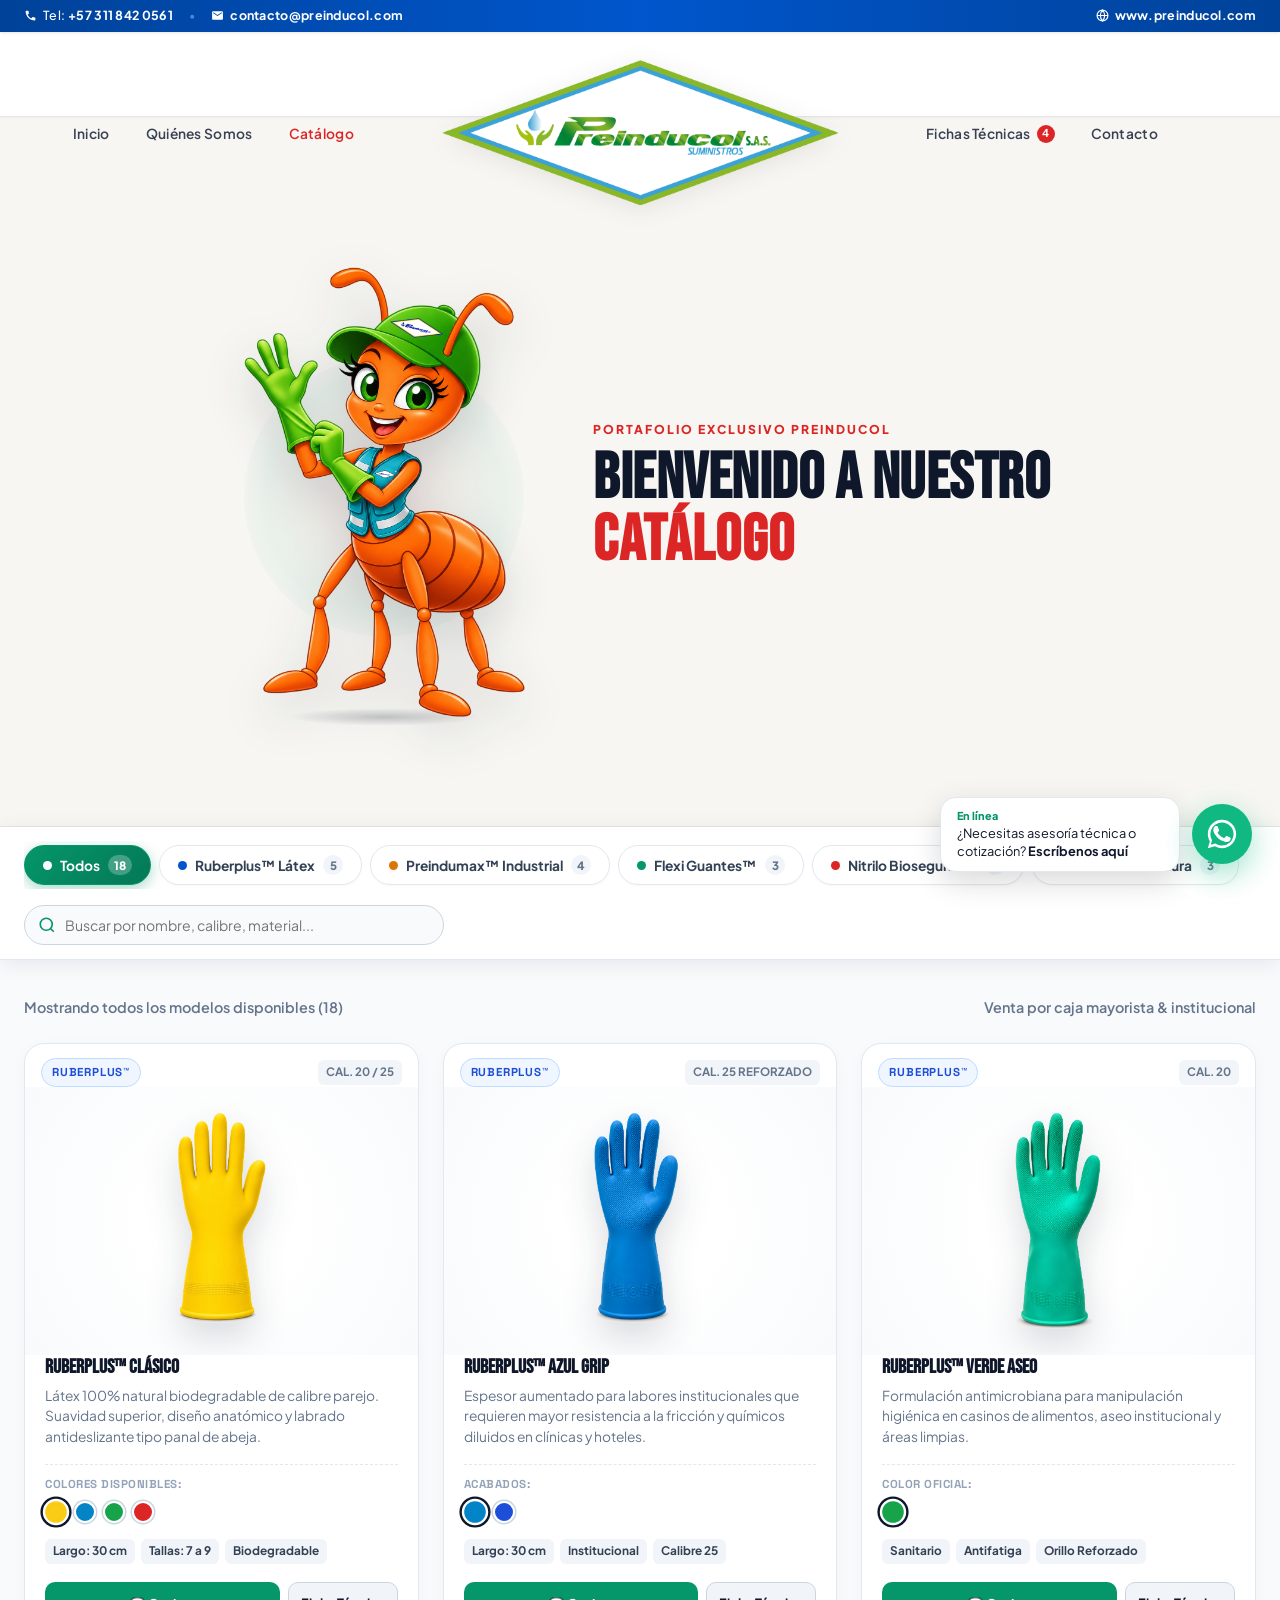
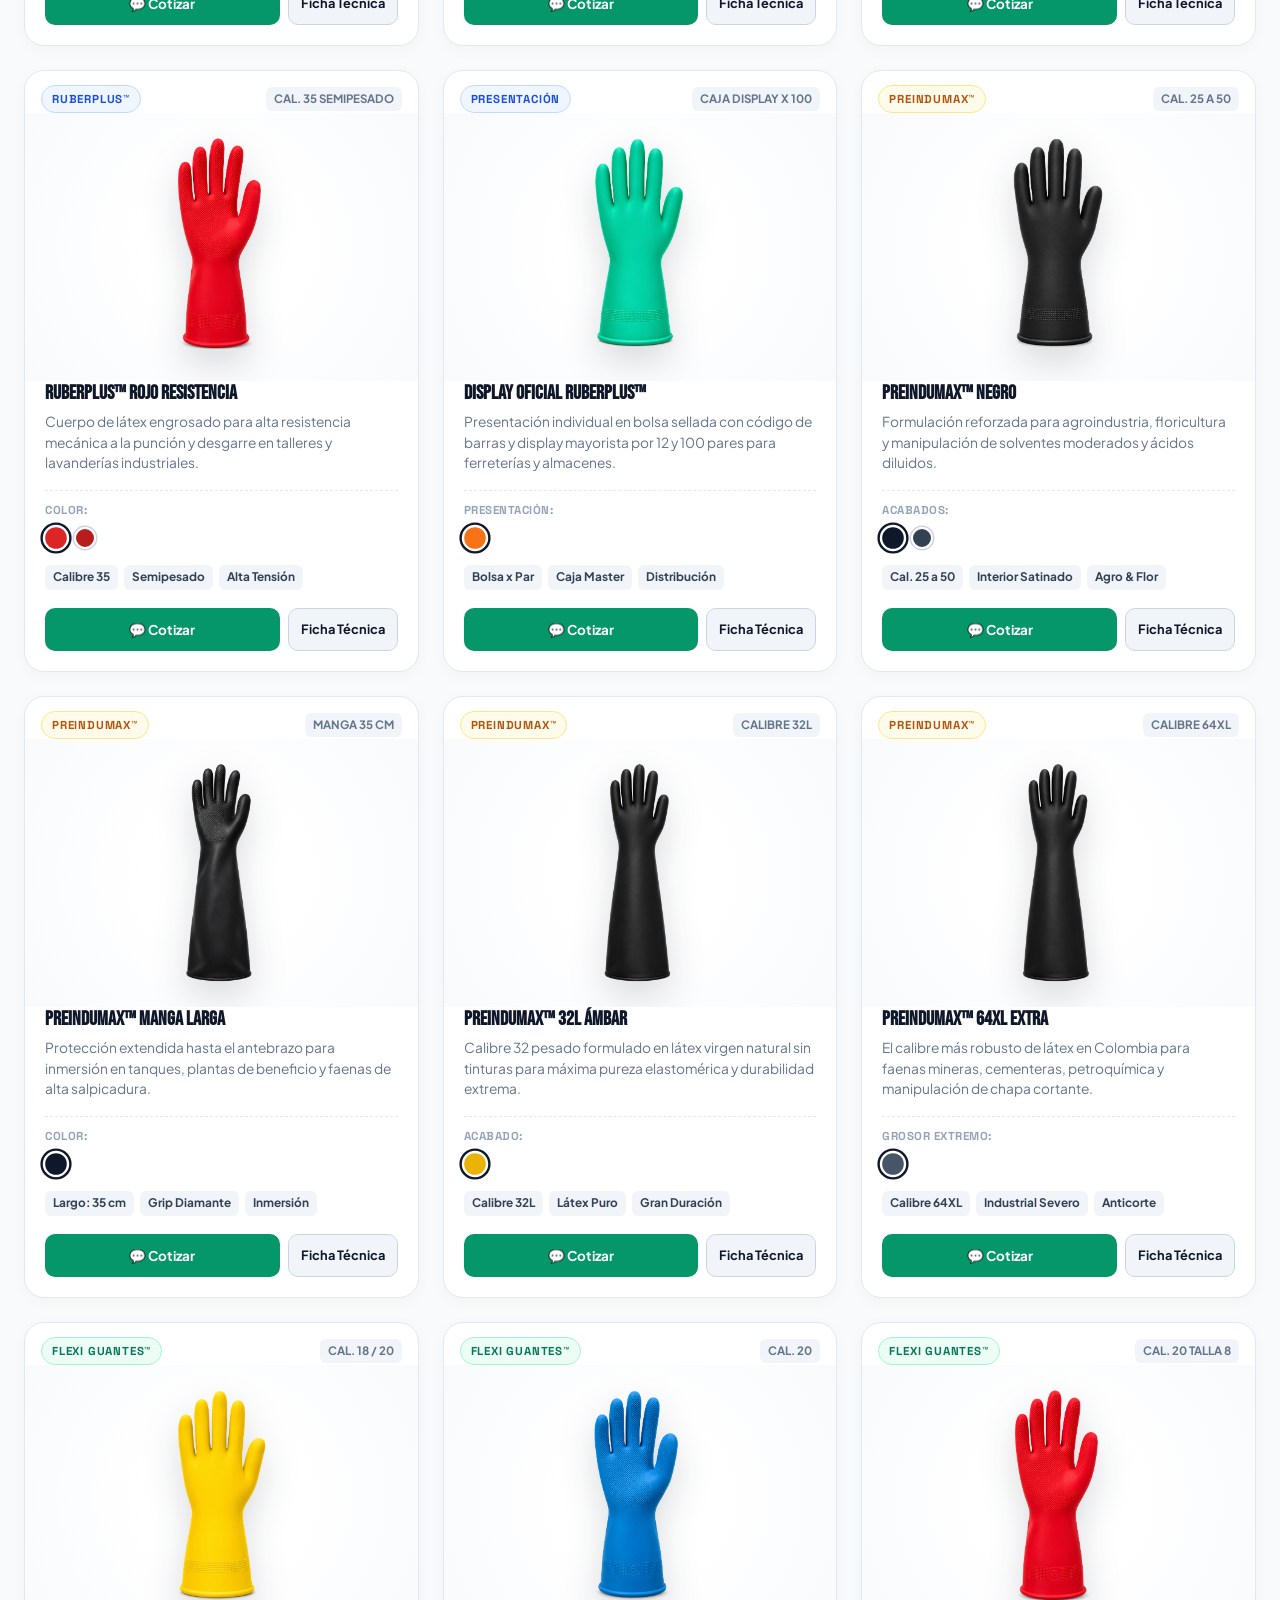
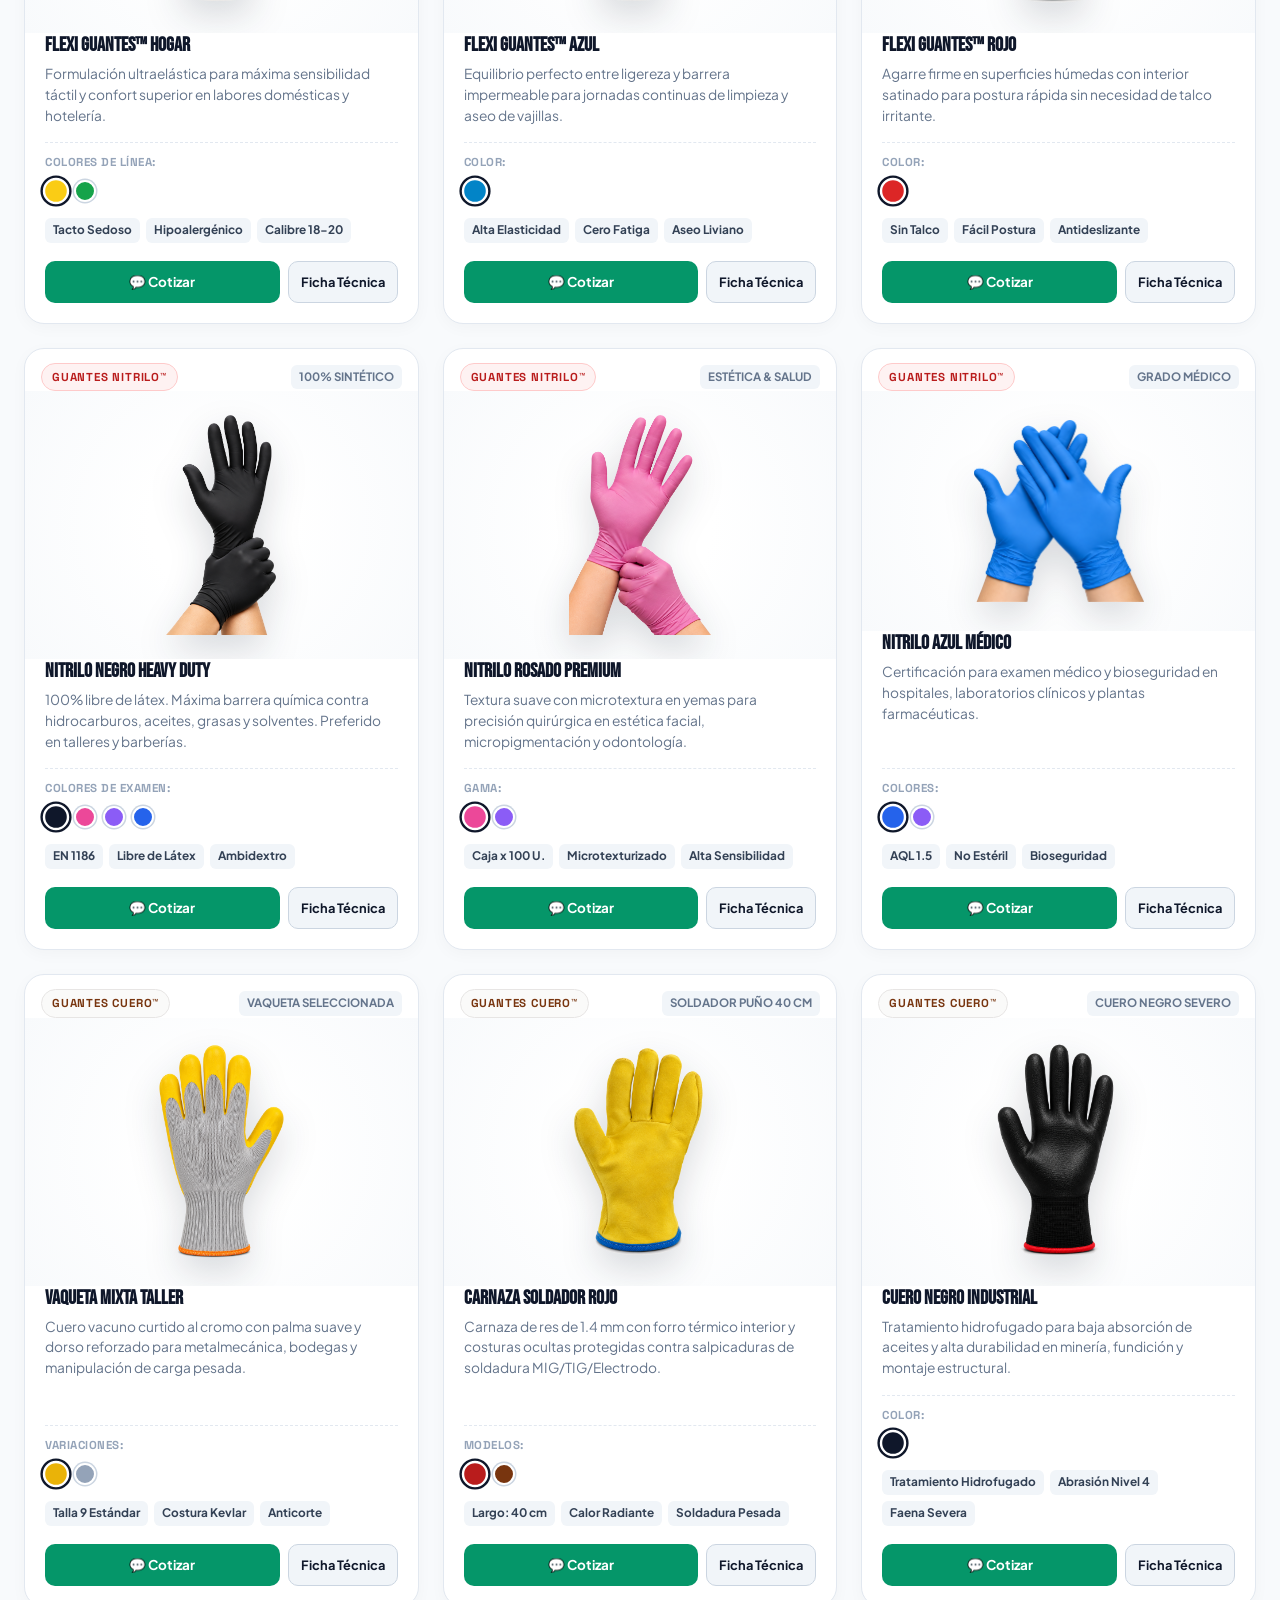
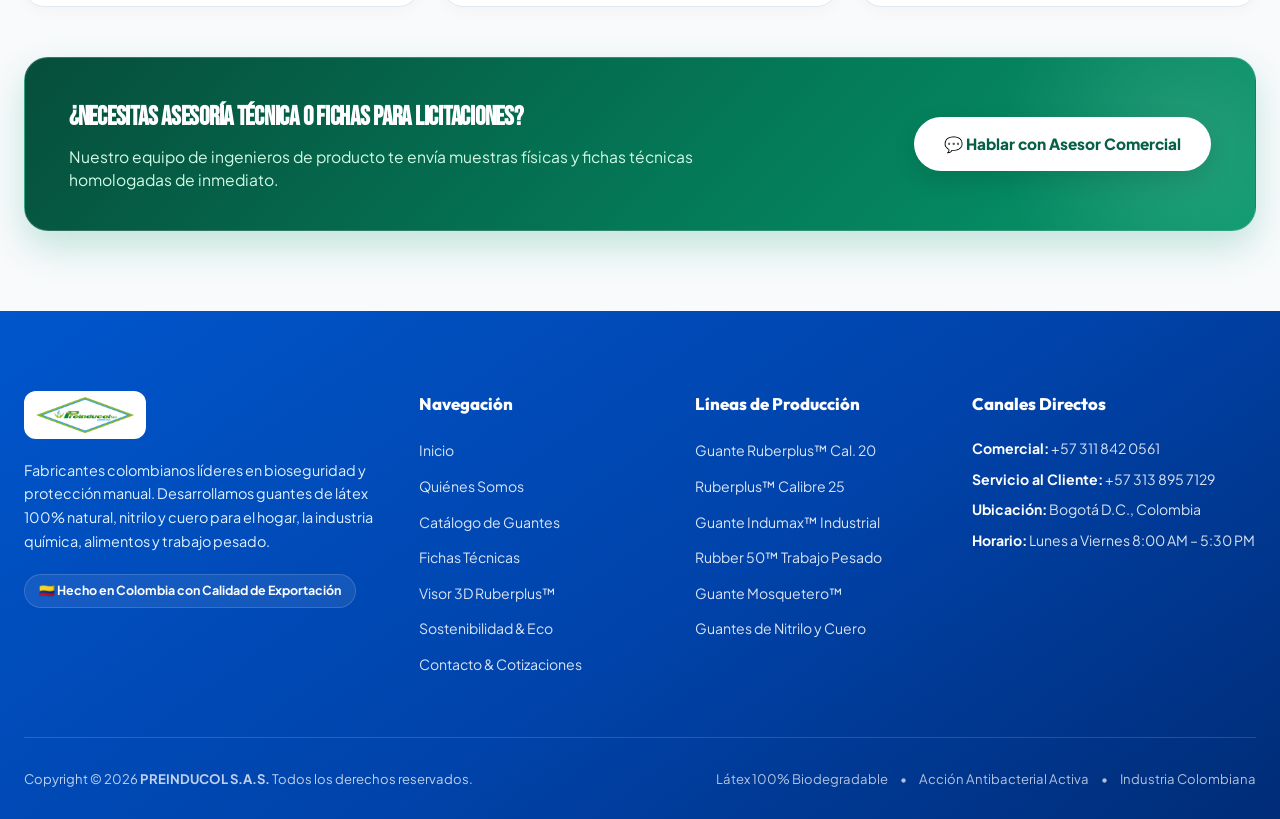
==== commit 3404d785: "feat: mejoras en catalogo, quienes somos, barra superior corporativa, animaciones y responsive" ====
--- a/catalogo.html
+++ b/catalogo.html
@@ -3,973 +3,1675 @@
 <head>
   <meta charset="UTF-8">
   <meta name="viewport" content="width=device-width, initial-scale=1.0">
-  <title>Preinducol S.A.S. — Catálogo Oficial de Guantes y Soluciones de Protección</title>
-  <meta name="description" content="Catálogo completo de guantes de látex 100% natural, nitrilo, vaqueta y carnaza fabricados por Preinducol S.A.S. Rionegro y Bogotá, Colombia.">
+  <title>Preinducol S.A.S. — Catálogo General de Productos y Dotaciones</title>
+  <meta name="description" content="Catálogo completo de guantes de protección: Látex Ruberplus, Preindumax, Flexi Guantes, Nitrilo y Cuero. Cotizaciones mayoristas y fichas técnicas directas de fábrica.">
   <link rel="icon" type="image/png" href="assets/logo.png">
 
-  <!-- Tipografías de Alta Gama -->
+  <!-- Fuentes de Alta Gama -->
   <link rel="preconnect" href="https://fonts.googleapis.com">
   <link rel="preconnect" href="https://fonts.gstatic.com" crossorigin>
   <link href="https://fonts.googleapis.com/css2?family=Bebas+Neue&family=Oswald:wght@500;600;700&family=Outfit:wght@400;500;600;700;800;900&family=Plus+Jakarta+Sans:ital,wght@0,400;0,500;0,600;0,700;0,800;1,400&family=Space+Grotesk:wght@500;700;800&family=JetBrains+Mono:wght@500;700&display=swap" rel="stylesheet">
 
-  <!-- Estilos Maestros y de Componentes -->
+  <!-- Estilos Maestros -->
   <link rel="stylesheet" href="css/base.css">
   <link rel="stylesheet" href="css/navbar.css">
-  <link rel="stylesheet" href="css/catalog.css">
   <link rel="stylesheet" href="css/footer.css">
   <link rel="stylesheet" href="css/responsive.css">
 
   <style>
     /* ============================================================================
-       ESTILOS DEDICADOS PARA LA PÁGINA INDEPENDIENTE catalogo.html
+       NUEVO CATÁLOGO GRID DEDICADO: INTERACTIVO, MODERNO Y ELEGANTE
        ============================================================================ */
     body.preinducol-portal {
-      background-color: var(--c-bg-canvas, #ffffff);
+      background-color: #f8fafc;
       min-height: 100vh;
       display: flex;
       flex-direction: column;
     }
 
-    .catalogo-page-hero {
-      background: radial-gradient(circle at 50% 0%, rgba(220, 38, 38, 0.05) 0%, rgba(5, 150, 105, 0.04) 50%, transparent 80%), #ffffff;
-      padding: 110px 24px 44px;
-      text-align: center;
-      border-bottom: 1px solid #f1f5f9;
+    /* ============================================================================
+       CABECERA EDITORIAL CATÁLOGO (IDÉNTICA A LA REFERENCIA DE INICIO)
+       Fondo cálido #f7f6f2, amplio aire arriba y abajo, Wendy y SOLO el título
+       ============================================================================ */
+    .catalog-editorial-welcome {
+      background: #f7f6f2;
+      padding: 150px 24px 100px;
+      border-bottom: 1px solid #e7e5e0;
       position: relative;
-    }
-
-    .catalogo-breadcrumb-bar {
-      max-width: 1320px;
-      margin: 0 auto 24px;
-      text-align: left;
-    }
-
-    .nav-back-link {
+      display: flex;
+      align-items: center;
+      justify-content: center;
+    }
+
+    .welcome-container-row {
+      max-width: 1100px;
+      margin: 0 auto;
+      display: flex;
+      align-items: center;
+      justify-content: center;
+      gap: 56px;
+      width: 100%;
+    }
+
+    .welcome-mascot-col {
+      flex-shrink: 0;
+    }
+
+    .welcome-mascot-stage {
+      position: relative;
+      display: flex;
+      flex-direction: column;
+      align-items: center;
+      justify-content: center;
+    }
+
+    .welcome-mascot-img {
+      width: clamp(250px, 24vw, 320px);
+      height: auto;
+      object-fit: contain;
+      filter: drop-shadow(0 18px 24px rgba(15, 23, 42, 0.16));
+      position: relative;
+      z-index: 2;
+      transition: transform 0.3s ease;
+    }
+
+    .welcome-mascot-img:hover {
+      transform: scale(1.03);
+    }
+
+    .mascot-aura-glow {
+      position: absolute;
+      width: 280px;
+      height: 280px;
+      border-radius: 50%;
+      background: radial-gradient(circle, rgba(220, 38, 38, 0.08) 0%, rgba(5, 150, 105, 0.06) 60%, transparent 80%);
+      top: 50%;
+      left: 50%;
+      transform: translate(-50%, -50%);
+      z-index: 1;
+      pointer-events: none;
+    }
+
+    .mascot-ground-shadow {
+      width: 190px;
+      height: 18px;
+      background: radial-gradient(ellipse, rgba(15, 23, 42, 0.22) 0%, transparent 70%);
+      border-radius: 50%;
+      margin-top: -12px;
+      z-index: 1;
+    }
+
+    .welcome-text-col {
+      max-width: 480px;
+      display: flex;
+      flex-direction: column;
+    }
+
+    .welcome-overline {
+      font-family: var(--f-body), -apple-system, BlinkMacSystemFont, sans-serif;
+      font-size: 0.76rem;
+      font-weight: 800;
+      letter-spacing: 2px;
+      text-transform: uppercase;
+      color: #dc2626;
+      margin-bottom: 8px;
+    }
+
+    .welcome-main-title {
+      font-family: var(--f-headline), 'Bebas Neue', 'Oswald', sans-serif;
+      font-size: clamp(3rem, 5vw, 4.4rem);
+      font-weight: 900;
+      line-height: 0.98;
+      text-transform: uppercase;
+      margin: 0;
+      display: flex;
+      flex-direction: column;
+    }
+
+    .welcome-main-title .text-black {
+      color: #0f172a;
+      letter-spacing: 0.5px;
+    }
+
+    .welcome-main-title .text-red {
+      color: #dc2626;
+      letter-spacing: 1.2px;
+    }
+      gap: 10px;
+      flex-wrap: wrap;
+    }
+
+    .welcome-badge {
+      display: inline-flex;
+      align-items: center;
+      gap: 6px;
+      background: #f1f5f9;
+      border: 1px solid #e2e8f0;
+      color: #334155;
+      font-size: 0.78rem;
+      font-weight: 700;
+      padding: 5px 12px;
+      border-radius: 999px;
+    }
+
+    /* ================= BARRA DE CONTROL & FILTROS (ANTITAPADO) ================= */
+    .catalog-control-shell {
+      position: sticky;
+      top: 64px;
+      z-index: 40;
+      background: rgba(255, 255, 255, 0.98);
+      backdrop-filter: blur(12px);
+      box-shadow: 0 4px 20px rgba(15, 23, 42, 0.08);
+      border-bottom: 1px solid #e2e8f0;
+      padding: 14px 24px;
+    }
+
+    .control-inner-row {
+      max-width: 1360px;
+      margin: 0 auto;
+      display: flex;
+      align-items: center;
+      justify-content: space-between;
+      gap: 16px;
+      flex-wrap: wrap;
+    }
+
+    /* Pestañas de Filtro */
+    .filter-tabs-track {
+      display: flex;
+      align-items: center;
+      gap: 8px;
+      overflow-x: auto;
+      padding: 4px 0;
+      scrollbar-width: none;
+    }
+    .filter-tabs-track::-webkit-scrollbar { display: none; }
+
+    .catalog-tab-btn {
       display: inline-flex;
       align-items: center;
       gap: 8px;
-      font-size: 0.84rem;
+      background: #ffffff;
+      border: 1.5px solid #e2e8f0;
+      padding: 9px 18px;
+      border-radius: 999px;
+      font-family: var(--f-body, sans-serif);
+      font-size: 0.86rem;
       font-weight: 700;
-      color: #475569;
-      text-decoration: none;
+      color: #334155;
+      cursor: pointer;
+      white-space: nowrap;
+      transition: all 0.2s cubic-bezier(0.16, 1, 0.3, 1);
+      box-shadow: 0 1px 3px rgba(0, 0, 0, 0.03);
+    }
+
+    .cat-dot {
+      width: 9px;
+      height: 9px;
+      border-radius: 50%;
+      display: inline-block;
+      flex-shrink: 0;
+      transition: background 0.2s ease;
+    }
+    .dot-all { background: #059669; }
+    .dot-blue { background: #0056cc; }
+    .dot-amber { background: #d97706; }
+    .dot-green { background: #059669; }
+    .dot-red { background: #dc2626; }
+    .dot-leather { background: #854d0e; }
+
+    .tab-badge-num {
+      display: inline-flex;
+      align-items: center;
+      justify-content: center;
+      min-width: 20px;
+      height: 20px;
+      padding: 0 6px;
+      border-radius: 999px;
       background: #f1f5f9;
-      border: 1px solid #e2e8f0;
-      padding: 7px 18px;
-      border-radius: 999px;
+      color: #64748b;
+      font-size: 0.72rem;
+      font-weight: 800;
       transition: all 0.2s ease;
     }
 
-    .nav-back-link:hover {
-      background: #0f172a;
-      color: #ffffff;
-      border-color: #0f172a;
-      transform: translateX(-3px);
-    }
-
-    .badge-pill-portfolio {
-      display: inline-block;
-      font-family: var(--f-mono, monospace);
-      font-size: 0.76rem;
-      font-weight: 800;
-      letter-spacing: 2px;
+    /* Estados Activos con Colores Corporativos de Marca Preinducol */
+    /* 1. Todos: Verde Corporativo */
+    .catalog-tab-btn[data-filter="all"]:hover {
+      border-color: #059669;
       color: #059669;
       background: #ecfdf5;
-      border: 1px solid #a7f3d0;
-      padding: 6px 18px;
+    }
+    .catalog-tab-btn[data-filter="all"].active {
+      background: linear-gradient(135deg, #059669 0%, #047857 100%);
+      color: #ffffff;
+      border-color: #059669;
+      box-shadow: 0 4px 14px rgba(5, 150, 105, 0.35);
+    }
+    .catalog-tab-btn[data-filter="all"].active .tab-badge-num {
+      background: rgba(255, 255, 255, 0.25);
+      color: #ffffff;
+    }
+    .catalog-tab-btn[data-filter="all"].active .cat-dot {
+      background: #ffffff;
+    }
+
+    /* 2. Ruberplus: Azul Corporativo */
+    .catalog-tab-btn[data-filter="ruberplus"]:hover {
+      border-color: #0056cc;
+      color: #0056cc;
+      background: #eff6ff;
+    }
+    .catalog-tab-btn[data-filter="ruberplus"].active {
+      background: linear-gradient(135deg, #0056cc 0%, #1d4ed8 100%);
+      color: #ffffff;
+      border-color: #0056cc;
+      box-shadow: 0 4px 14px rgba(0, 86, 204, 0.35);
+    }
+    .catalog-tab-btn[data-filter="ruberplus"].active .tab-badge-num {
+      background: rgba(255, 255, 255, 0.25);
+      color: #ffffff;
+    }
+    .catalog-tab-btn[data-filter="ruberplus"].active .cat-dot {
+      background: #ffffff;
+    }
+
+    /* 3. Preindumax: Ámbar / Amarillo Industrial */
+    .catalog-tab-btn[data-filter="preindumax"]:hover {
+      border-color: #d97706;
+      color: #d97706;
+      background: #fffbeb;
+    }
+    .catalog-tab-btn[data-filter="preindumax"].active {
+      background: linear-gradient(135deg, #d97706 0%, #b45309 100%);
+      color: #ffffff;
+      border-color: #d97706;
+      box-shadow: 0 4px 14px rgba(217, 119, 6, 0.35);
+    }
+    .catalog-tab-btn[data-filter="preindumax"].active .tab-badge-num {
+      background: rgba(255, 255, 255, 0.25);
+      color: #ffffff;
+    }
+    .catalog-tab-btn[data-filter="preindumax"].active .cat-dot {
+      background: #ffffff;
+    }
+
+    /* 4. Flexi: Verde Confort */
+    .catalog-tab-btn[data-filter="flexi"]:hover {
+      border-color: #059669;
+      color: #059669;
+      background: #ecfdf5;
+    }
+    .catalog-tab-btn[data-filter="flexi"].active {
+      background: linear-gradient(135deg, #059669 0%, #047857 100%);
+      color: #ffffff;
+      border-color: #059669;
+      box-shadow: 0 4px 14px rgba(5, 150, 105, 0.35);
+    }
+    .catalog-tab-btn[data-filter="flexi"].active .tab-badge-num {
+      background: rgba(255, 255, 255, 0.25);
+      color: #ffffff;
+    }
+    .catalog-tab-btn[data-filter="flexi"].active .cat-dot {
+      background: #ffffff;
+    }
+
+    /* 5. Nitrilo: Rojo Carmesí */
+    .catalog-tab-btn[data-filter="nitrilo"]:hover {
+      border-color: #dc2626;
+      color: #dc2626;
+      background: #fef2f2;
+    }
+    .catalog-tab-btn[data-filter="nitrilo"].active {
+      background: linear-gradient(135deg, #dc2626 0%, #b91c1c 100%);
+      color: #ffffff;
+      border-color: #dc2626;
+      box-shadow: 0 4px 14px rgba(220, 38, 38, 0.35);
+    }
+    .catalog-tab-btn[data-filter="nitrilo"].active .tab-badge-num {
+      background: rgba(255, 255, 255, 0.25);
+      color: #ffffff;
+    }
+    .catalog-tab-btn[data-filter="nitrilo"].active .cat-dot {
+      background: #ffffff;
+    }
+
+    /* 6. Cuero: Cognac Leather */
+    .catalog-tab-btn[data-filter="cuero"]:hover {
+      border-color: #854d0e;
+      color: #854d0e;
+      background: #fafaf9;
+    }
+    .catalog-tab-btn[data-filter="cuero"].active {
+      background: linear-gradient(135deg, #854d0e 0%, #713f12 100%);
+      color: #ffffff;
+      border-color: #854d0e;
+      box-shadow: 0 4px 14px rgba(133, 77, 14, 0.35);
+    }
+    .catalog-tab-btn[data-filter="cuero"].active .tab-badge-num {
+      background: rgba(255, 255, 255, 0.25);
+      color: #ffffff;
+    }
+    .catalog-tab-btn[data-filter="cuero"].active .cat-dot {
+      background: #ffffff;
+    }
+
+    /* Buscador Integrado y Despejado */
+    .search-box-pill {
+      position: relative;
+      min-width: 280px;
+      flex-grow: 1;
+      max-width: 420px;
+    }
+
+    .search-box-pill input {
+      width: 100%;
+      background: #f8fafc;
+      border: 1.5px solid #cbd5e1;
       border-radius: 999px;
-      margin-bottom: 16px;
-      text-transform: uppercase;
-    }
-
-    .catalogo-page-title {
-      font-family: var(--f-headline, 'Space Grotesk', sans-serif);
-      font-size: 2.9rem;
-      font-weight: 800;
-      color: #0f172a;
-      letter-spacing: -0.8px;
-      margin-bottom: 14px;
-      line-height: 1.15;
-    }
-
-    .catalogo-page-subtitle {
-      font-size: 1.08rem;
-      color: #64748b;
-      max-width: 720px;
-      margin: 0 auto;
-      line-height: 1.6;
-    }
-
-    .catalogo-page-container {
-      max-width: 1320px;
-      width: 100%;
-      margin: 0 auto;
-      padding: 44px 24px 80px;
-      flex-grow: 1;
-    }
-
-    /* Barra de Búsqueda Rápida de Productos */
-    .catalog-search-wrap {
-      max-width: 580px;
-      margin: 0 auto 34px;
-      position: relative;
-    }
-
-    .catalog-search-input {
-      width: 100%;
-      background: #ffffff;
-      border: 1.5px solid #e2e8f0;
-      border-radius: 999px;
-      padding: 14px 22px 14px 48px;
-      font-size: 0.95rem;
+      padding: 10px 42px 10px 40px;
+      font-size: 0.88rem;
       font-family: var(--f-body, sans-serif);
       color: #0f172a;
-      box-shadow: 0 4px 14px rgba(0, 0, 0, 0.04);
       outline: none;
       transition: all 0.2s ease;
       box-sizing: border-box;
     }
 
-    .catalog-search-input:focus {
+    .search-box-pill input:focus {
       border-color: #059669;
-      box-shadow: 0 0 0 4px rgba(5, 150, 105, 0.12);
-    }
-
-    .search-icon-svg {
+      background: #ffffff;
+      box-shadow: 0 0 0 3px rgba(5, 150, 105, 0.15);
+    }
+
+    .search-box-pill svg.icon-search {
       position: absolute;
-      left: 18px;
+      left: 14px;
       top: 50%;
       transform: translateY(-50%);
-      color: #94a3b8;
+      color: #059669;
       pointer-events: none;
     }
 
-    .btn-clear-search {
+    .search-box-pill .btn-clear {
       position: absolute;
-      right: 16px;
+      right: 12px;
       top: 50%;
       transform: translateY(-50%);
-      background: #f1f5f9;
+      background: #e2e8f0;
       border: none;
       border-radius: 50%;
-      width: 24px;
-      height: 24px;
+      width: 22px;
+      height: 22px;
+      display: none;
+      align-items: center;
+      justify-content: center;
+      font-size: 0.72rem;
+      color: #475569;
+      cursor: pointer;
+    }
+
+    /* ================= GRILLA DE PRODUCTOS ================= */
+    .catalog-main-wrap {
+      max-width: 1360px;
+      width: 100%;
+      margin: 0 auto;
+      padding: 36px 24px 80px;
+      flex-grow: 1;
+      box-sizing: border-box;
+    }
+
+    .results-meta-bar {
+      display: flex;
+      justify-content: space-between;
+      align-items: center;
+      margin-bottom: 24px;
+      font-size: 0.9rem;
+      color: #64748b;
+      font-weight: 600;
+    }
+
+    .products-mosaic-grid {
+      display: grid;
+      grid-template-columns: repeat(auto-fill, minmax(295px, 1fr));
+      gap: 24px;
+    }
+
+    /* Tarjeta de Producto */
+    .product-catalog-card {
+      background: #ffffff;
+      border: 1.5px solid #e2e8f0;
+      border-radius: 20px;
+      overflow: hidden;
+      display: flex;
+      flex-direction: column;
+      box-shadow: 0 4px 16px rgba(0, 0, 0, 0.03);
+      transition: transform 0.25s cubic-bezier(0.16, 1, 0.3, 1), box-shadow 0.25s ease, border-color 0.25s ease;
+      position: relative;
+    }
+
+    .product-catalog-card:hover {
+      transform: translateY(-6px);
+      box-shadow: 0 16px 36px rgba(15, 23, 42, 0.1);
+      border-color: #cbd5e1;
+    }
+
+    /* Cabecera de la tarjeta con chip de línea */
+    .card-top-tagbar {
+      padding: 14px 16px 0;
+      display: flex;
+      justify-content: space-between;
+      align-items: center;
+    }
+
+    .tag-linea-chip {
+      font-family: var(--f-mono, monospace);
+      font-size: 0.72rem;
+      font-weight: 800;
+      letter-spacing: 0.8px;
+      text-transform: uppercase;
+      padding: 4px 10px;
+      border-radius: 999px;
+    }
+
+    .chip-ruberplus { background: #eff6ff; color: #1d4ed8; border: 1px solid #bfdbfe; }
+    .chip-preindumax { background: #fffbeb; color: #b45309; border: 1px solid #fde68a; }
+    .chip-flexi { background: #ecfdf5; color: #047857; border: 1px solid #a7f3d0; }
+    .chip-nitrilo { background: #fef2f2; color: #b91c1c; border: 1px solid #fecaca; }
+    .chip-cuero { background: #fafaf9; color: #78350f; border: 1px solid #e7e5e4; }
+
+    .tag-badge-spec {
+      font-size: 0.72rem;
+      font-weight: 700;
+      color: #64748b;
+      background: #f1f5f9;
+      padding: 3px 8px;
+      border-radius: 6px;
+    }
+
+    /* Escenario de Foto con Efecto Flotante */
+    .card-photo-stage {
+      padding: 24px 20px;
       display: flex;
       align-items: center;
       justify-content: center;
+      position: relative;
+      background: radial-gradient(circle at 50% 50%, #ffffff 30%, #f8fafc 100%);
+      min-height: 240px;
+      overflow: hidden;
+    }
+
+    .card-photo-stage img.card-glove-img {
+      max-width: 170px;
+      max-height: 220px;
+      width: auto;
+      height: auto;
+      object-fit: contain;
+      filter: drop-shadow(0 14px 18px rgba(15, 23, 42, 0.16));
+      transition: transform 0.35s ease, opacity 0.2s ease;
+    }
+
+    .product-catalog-card:hover .card-photo-stage img.card-glove-img {
+      transform: scale(1.06) translateY(-4px);
+      filter: drop-shadow(0 18px 24px rgba(15, 23, 42, 0.22));
+    }
+
+    /* Cuerpo de la Tarjeta */
+    .card-body-content {
+      padding: 0 20px 20px;
+      display: flex;
+      flex-direction: column;
+      flex-grow: 1;
+    }
+
+    .card-product-title {
+      font-family: var(--f-headline, 'Space Grotesk', sans-serif);
+      font-size: 1.25rem;
+      font-weight: 800;
+      color: #0f172a;
+      margin: 0 0 6px;
+      line-height: 1.25;
+    }
+
+    .card-product-desc {
+      font-size: 0.86rem;
+      color: #64748b;
+      line-height: 1.5;
+      margin: 0 0 16px;
+      flex-grow: 1;
+    }
+
+    /* Píldoras de Color Interactivas en la Tarjeta */
+    .card-swatches-box {
+      margin-bottom: 16px;
+      padding-top: 10px;
+      border-top: 1px dashed #e2e8f0;
+    }
+
+    .swatches-header-label {
+      font-size: 0.72rem;
+      font-weight: 800;
+      font-family: var(--f-mono, monospace);
+      color: #94a3b8;
+      text-transform: uppercase;
+      letter-spacing: 0.5px;
+      margin-bottom: 8px;
+      display: block;
+    }
+
+    .card-color-dots-row {
+      display: flex;
+      align-items: center;
+      gap: 7px;
+      flex-wrap: wrap;
+    }
+
+    .card-color-dot-btn {
+      width: 22px;
+      height: 22px;
+      border-radius: 50%;
+      border: 2px solid #ffffff;
+      box-shadow: 0 0 0 1.5px #cbd5e1;
       cursor: pointer;
-      font-size: 0.75rem;
-      color: #64748b;
-      transition: all 0.15s ease;
-    }
-
-    .btn-clear-search:hover {
-      background: #e2e8f0;
+      padding: 0;
+      transition: transform 0.15s ease, box-shadow 0.15s ease;
+      position: relative;
+    }
+
+    .card-color-dot-btn:hover {
+      transform: scale(1.2);
+    }
+
+    .card-color-dot-btn.active {
+      transform: scale(1.2);
+      box-shadow: 0 0 0 2px #0f172a;
+    }
+
+    /* Especificaciones Rápidas (Chips de Calibre) */
+    .card-specs-row {
+      display: flex;
+      gap: 6px;
+      flex-wrap: wrap;
+      margin-bottom: 18px;
+    }
+
+    .spec-mini-pill {
+      font-size: 0.74rem;
+      font-weight: 700;
+      background: #f1f5f9;
+      color: #334155;
+      padding: 3px 8px;
+      border-radius: 6px;
+    }
+
+    /* Botonera de Acción */
+    .card-actions-row {
+      display: grid;
+      grid-template-columns: 1fr auto;
+      gap: 8px;
+      margin-top: auto;
+    }
+
+    .btn-cotizar-card {
+      display: inline-flex;
+      align-items: center;
+      justify-content: center;
+      gap: 6px;
+      background: #059669;
+      color: #ffffff;
+      text-decoration: none;
+      font-size: 0.84rem;
+      font-weight: 700;
+      padding: 10px 14px;
+      border-radius: 10px;
+      transition: background 0.2s ease, transform 0.15s ease;
+      border: none;
+      cursor: pointer;
+    }
+
+    .btn-cotizar-card:hover {
+      background: #047857;
+      transform: translateY(-1px);
+    }
+
+    .btn-ft-card {
+      display: inline-flex;
+      align-items: center;
+      justify-content: center;
+      background: #f1f5f9;
       color: #0f172a;
-    }
-
-    .btn-clear-search.hidden {
+      text-decoration: none;
+      font-size: 0.80rem;
+      font-weight: 700;
+      padding: 10px 12px;
+      border-radius: 10px;
+      border: 1px solid #cbd5e1;
+      transition: all 0.2s ease;
+      white-space: nowrap;
+    }
+
+    .btn-ft-card:hover {
+      background: #059669;
+      color: #ffffff;
+      border-color: #059669;
+    }
+
+    /* Estado sin resultados */
+    .no-results-banner {
       display: none;
-    }
-
-    /* Mensaje sin resultados */
-    .no-results-box {
       text-align: center;
-      padding: 60px 20px;
-      background: #f8fafc;
-      border: 1.5px dashed #cbd5e1;
+      padding: 70px 20px;
+      background: #ffffff;
       border-radius: 20px;
-      display: none;
-      margin: 20px auto;
-      max-width: 600px;
-    }
-
-    .no-results-box.visible {
-      display: block;
-    }
-
-    .no-results-icon {
-      font-size: 2.5rem;
-      margin-bottom: 12px;
-      display: block;
-    }
-
-    /* Franja de Cotización Mayorista al Pie del Catálogo */
-    .catalogo-wholesale-banner {
-      margin-top: 70px;
-      background: linear-gradient(135deg, #0f172a 0%, #1e293b 100%);
+      border: 2px dashed #cbd5e1;
+      grid-column: 1 / -1;
+    }
+    .no-results-banner.visible { display: block; }
+
+    /* Franja Mayorista al pie - Verde Corporativo Preinducol */
+    .catalog-bottom-cta {
+      margin-top: 50px;
+      background: linear-gradient(135deg, #064e3b 0%, #047857 55%, #059669 100%);
       border-radius: 24px;
-      padding: 40px 48px;
+      padding: 38px 44px;
       color: #ffffff;
       display: flex;
       align-items: center;
       justify-content: space-between;
-      gap: 30px;
-      box-shadow: 0 20px 40px -10px rgba(15, 23, 42, 0.25);
-    }
-
-    .wholesale-info h3 {
+      gap: 28px;
+      flex-wrap: wrap;
+      box-shadow: 0 16px 36px rgba(5, 150, 105, 0.22);
+      border: 1px solid rgba(255, 255, 255, 0.18);
+      position: relative;
+      overflow: hidden;
+    }
+
+    .catalog-bottom-cta::before {
+      content: '';
+      position: absolute;
+      top: -60%;
+      right: -10%;
+      width: 380px;
+      height: 380px;
+      background: radial-gradient(circle, rgba(255, 255, 255, 0.12) 0%, transparent 70%);
+      pointer-events: none;
+    }
+
+    .cta-text-box {
+      position: relative;
+      z-index: 1;
+    }
+
+    .cta-text-box h3 {
       font-family: var(--f-headline, 'Space Grotesk', sans-serif);
-      font-size: 1.8rem;
+      font-size: 1.65rem;
       font-weight: 800;
-      margin: 0 0 10px;
       color: #ffffff;
-    }
-
-    .wholesale-info p {
+      margin: 0 0 6px;
+      letter-spacing: -0.01em;
+    }
+    .cta-text-box p {
       margin: 0;
-      color: #94a3b8;
-      font-size: 1rem;
-      max-width: 600px;
-      line-height: 1.6;
-    }
-
-    .wholesale-actions {
-      display: flex;
-      align-items: center;
-      gap: 16px;
-      flex-shrink: 0;
-    }
-
-    .btn-wholesale-wa {
+      color: #d1fae5;
+      font-size: 0.98rem;
+      max-width: 650px;
+      line-height: 1.5;
+    }
+
+    .btn-cta-large-wa {
+      position: relative;
+      z-index: 1;
+      background: #ffffff;
+      color: #065f46;
+      text-decoration: none;
+      font-weight: 800;
+      font-size: 0.96rem;
+      padding: 15px 30px;
+      border-radius: 999px;
+      box-shadow: 0 8px 24px rgba(0, 0, 0, 0.12);
       display: inline-flex;
       align-items: center;
       gap: 10px;
-      background: #059669;
-      color: #ffffff;
-      text-decoration: none;
-      font-weight: 700;
-      font-size: 0.95rem;
-      padding: 14px 28px;
-      border-radius: 999px;
-      transition: all 0.2s ease;
-      box-shadow: 0 8px 20px rgba(5, 150, 105, 0.35);
-    }
-
-    .btn-wholesale-wa:hover {
-      background: #047857;
-      transform: translateY(-2px);
-      box-shadow: 0 12px 25px rgba(5, 150, 105, 0.45);
-    }
-
-    .btn-wholesale-contact {
-      display: inline-flex;
-      align-items: center;
-      background: rgba(255, 255, 255, 0.1);
-      color: #ffffff;
-      text-decoration: none;
-      font-weight: 700;
-      font-size: 0.95rem;
-      padding: 14px 24px;
-      border-radius: 999px;
-      border: 1px solid rgba(255, 255, 255, 0.2);
-      transition: all 0.2s ease;
-    }
-
-    .btn-wholesale-contact:hover {
-      background: rgba(255, 255, 255, 0.2);
-      border-color: #ffffff;
+      transition: all 0.25s cubic-bezier(0.16, 1, 0.3, 1);
+      white-space: nowrap;
+    }
+    .btn-cta-large-wa:hover {
+      background: #f0fdf4;
+      color: #047857;
+      transform: translateY(-2px) scale(1.02);
+      box-shadow: 0 12px 28px rgba(0, 0, 0, 0.18);
     }
 
     @media (max-width: 900px) {
-      .catalogo-wholesale-banner {
-        flex-direction: column;
-        text-align: center;
-        padding: 32px 24px;
-      }
-      .wholesale-actions {
-        flex-direction: column;
-        width: 100%;
-      }
-      .btn-wholesale-wa, .btn-wholesale-contact {
-        width: 100%;
-        justify-content: center;
-      }
-      .catalogo-page-title {
-        font-size: 2.1rem;
-      }
+      .catalog-hero-strip { padding-top: 110px; }
+      .hero-content-limit { flex-direction: column; text-align: center; gap: 24px; }
+      .hero-badge-row, .hero-stats-row { justify-content: center; }
+      .wendy-catalog-hero-img { width: 160px; }
+      .control-inner-row { flex-direction: column; align-items: stretch; }
+      .search-box-pill { max-width: 100%; min-width: 100%; }
+      .catalog-bottom-cta { flex-direction: column; text-align: center; }
+      .btn-cta-large-wa { width: 100%; justify-content: center; }
     }
   </style>
 </head>
 <body class="preinducol-portal">
 
-  <!-- =========================================================================
-       1. CABECERA Y NAVBAR MAESTRO STUDDS
-       ========================================================================= -->
-  <header class="navbar-pro navbar-studds" id="siteHeader">
-    <div class="nav-wrapper">
+  <!-- ================= 1. CABECERA MAESTRA STUDDS ================= -->
+  <div id="navbar-mount">
+    <header class="navbar-pro navbar-studds" id="siteHeader">
       
-      <!-- Navegación Izquierda -->
-      <nav class="nav-links-left" id="navMenuLeft">
-        <ul class="nav-menu-list">
+      <!-- Franja Azul Superior Corporativa -->
+      <div class="top-brand-bar">
+        <div class="top-brand-inner">
+          <div class="top-brand-left">
+            <a href="tel:+573118420561" class="top-brand-link" title="Llamar a Preinducol">
+              <svg viewBox="0 0 24 24" width="13" height="13" fill="currentColor">
+                <path d="M6.62 10.79a15.053 15.053 0 006.59 6.59l2.2-2.2c.27-.27.67-.36 1.02-.24 1.12.37 2.33.57 3.57.57.55 0 1 .45 1 1V20c0 .55-.45 1-1 1-9.39 0-17-7.61-17-17 0-.55.45-1 1-1h3.5c.55 0 1 .45 1 1 0 1.25.2 2.45.57 3.57.11.35.03.74-.25 1.02l-2.2 2.2z"/>
+              </svg>
+              <span>Tel: <strong>+57 311 842 0561</strong></span>
+            </a>
+            <span class="top-brand-divider">•</span>
+            <a href="mailto:contacto@preinducol.com" class="top-brand-link" title="Escribir a Preinducol">
+              <svg viewBox="0 0 24 24" width="13" height="13" fill="currentColor">
+                <path d="M20 4H4c-1.1 0-1.99.9-1.99 2L2 18c0 1.1.9 2 2 2h16c1.1 0 2-.9 2-2V6c0-1.1-.9-2-2-2zm0 4l-8 5-8-5V6l8 5 8-5v2z"/>
+              </svg>
+              <span><strong>contacto@preinducol.com</strong></span>
+            </a>
+          </div>
+          <div class="top-brand-right">
+            <a href="https://www.preinducol.com" class="top-brand-link" title="Sitio Oficial Preinducol">
+              <svg viewBox="0 0 24 24" width="13" height="13" fill="none" stroke="currentColor" stroke-width="2.2">
+                <circle cx="12" cy="12" r="10"/>
+                <path d="M2 12h20M12 2a15.3 15.3 0 014 10 15.3 15.3 0 01-4 10 15.3 15.3 0 01-4-10 15.3 15.3 0 014-10z"/>
+              </svg>
+              <span><strong>www.preinducol.com</strong></span>
+            </a>
+          </div>
+        </div>
+      </div>
+
+      <div class="nav-wrapper">
+        
+        <!-- Navegación Izquierda -->
+        <nav class="nav-links-left" id="navMenuLeft">
+          <ul class="nav-menu-list">
+            <li><a href="index.html#inicio" class="nav-anchor">Inicio</a></li>
+            <li><a href="quienes-somos.html" class="nav-anchor">Quiénes Somos</a></li>
+            <li><a href="catalogo.html" class="nav-anchor active">Catálogo</a></li>
+          </ul>
+        </nav>
+
+        <!-- Logotipo Central Destacado -->
+        <a href="index.html" class="nav-brand-center" title="Preinducol S.A.S. - Inicio">
+          <div class="logo-box">
+            <img src="assets/logo.png" alt="Preinducol S.A.S." class="main-logo">
+          </div>
+        </a>
+
+        <!-- Cluster Derecho -->
+        <div class="nav-right-cluster">
+          <nav class="nav-links-right" id="navMenuRight">
+            <ul class="nav-menu-list">
+              <li class="nav-ft-item">
+                <a href="fichas.html" class="nav-anchor anchor-ft-highlight">
+                  <span>Fichas Técnicas</span>
+                  <span class="badge-ft-count" id="menuFtCount">4</span>
+                </a>
+              </li>
+              <li><a href="index.html#contacto" class="nav-anchor">Contacto</a></li>
+            </ul>
+          </nav>
+
+          <div class="nav-actions">
+            <button class="mobile-hamburger" id="mobileToggle" aria-label="Abrir Menú">
+              <span></span><span></span><span></span>
+            </button>
+          </div>
+        </div>
+
+      </div>
+
+      <!-- Menú Móvil -->
+      <div class="mobile-drawer" id="mobileDrawer" style="display: none;">
+        <ul class="mobile-menu-list">
           <li><a href="index.html#inicio" class="nav-anchor">Inicio</a></li>
           <li><a href="quienes-somos.html" class="nav-anchor">Quiénes Somos</a></li>
           <li><a href="catalogo.html" class="nav-anchor active">Catálogo</a></li>
+          <li><a href="fichas.html" class="nav-anchor">Fichas Técnicas (<span class="mobile-ft-count">4</span>)</a></li>
+          <li><a href="index.html#contacto" class="nav-anchor">Contacto & Cotizaciones</a></li>
         </ul>
-      </nav>
-
-      <!-- Logotipo Central Destacado -->
-      <a href="index.html" class="nav-brand-center" title="Preinducol S.A.S. - Inicio">
-        <div class="logo-box">
-          <img src="assets/logo.png" alt="Preinducol S.A.S." class="main-logo">
-        </div>
-      </a>
-
-      <!-- Cluster Derecho: Enlaces + Botones de Acción -->
-      <div class="nav-right-cluster">
-        <nav class="nav-links-right" id="navMenuRight">
-          <ul class="nav-menu-list">
-            <li class="nav-ft-item">
-              <a href="fichas.html" class="nav-anchor anchor-ft-highlight">
-                <span>Fichas Técnicas</span>
-                <span class="badge-ft-count" id="menuFtCount">4</span>
-              </a>
-            </li>
-            <li><a href="planta.html" class="nav-anchor">Planta</a></li>
-            <li><a href="index.html#contacto" class="nav-anchor">Contacto</a></li>
-          </ul>
-        </nav>
-
-        <div class="nav-actions">
-          <button class="mobile-hamburger" id="mobileToggle" aria-label="Abrir Menú">
-            <span></span>
-            <span></span>
-            <span></span>
-          </button>
-        </div>
       </div>
-
-    </div>
-
-    <!-- Menú Móvil Desplegable -->
-    <div class="mobile-drawer" id="mobileDrawer" style="display: none;">
-      <ul class="mobile-menu-list">
-        <li><a href="index.html#inicio" class="nav-anchor">Inicio</a></li>
-        <li><a href="quienes-somos.html" class="nav-anchor">Quiénes Somos</a></li>
-        <li><a href="catalogo.html" class="nav-anchor active">Catálogo</a></li>
-        <li><a href="fichas.html" class="nav-anchor">Fichas Técnicas (<span class="mobile-ft-count">4</span>)</a></li>
-        <li><a href="planta.html" class="nav-anchor">Planta & Proceso</a></li>
-        <li><a href="index.html#contacto" class="nav-anchor">Contacto & Cotizaciones</a></li>
-      </ul>
-    </div>
-  </header>
-
-  <!-- =========================================================================
-       2. HERO EDITORIAL DEDICADO DE LA PÁGINA DE CATÁLOGO
-       ========================================================================= -->
-  <section class="catalogo-page-hero">
-    <div class="container-max">
-      <div class="catalogo-breadcrumb-bar">
-        <a href="index.html" class="nav-back-link">
-          <svg viewBox="0 0 24 24" width="16" height="16" fill="none" stroke="currentColor" stroke-width="2.5"><path d="M19 12H5M12 19l-7-7 7-7"/></svg>
-          <span>Volver al Inicio</span>
-        </a>
+    </header>
+  </div>
+
+  <!-- ================= 2. CABECERA EDITORIAL CATÁLOGO (ESTILO HERO EDITORIAL) ================= -->
+  <section class="catalog-editorial-welcome">
+    <div class="welcome-container-row">
+      
+      <!-- Hormiguita Wendy (Estática, hermosa, sin clicks) -->
+      <div class="welcome-mascot-col">
+        <div class="welcome-mascot-stage">
+          <div class="mascot-aura-glow"></div>
+          <img src="assets/hotmigafinal.png" alt="Wendy Preinducol" class="welcome-mascot-img">
+          <div class="mascot-ground-shadow"></div>
+        </div>
       </div>
-      <span class="badge-pill-portfolio">PORTAFOLIO OFICIAL PREINDUCOL</span>
-      <h1 class="catalogo-page-title">Catálogo de Guantes y Soluciones de Protección</h1>
-      <p class="catalogo-page-subtitle">
-        Especializados para trabajo doméstico, aseo institucional, industria química, alimentaria, metalmecánica y construcción.
-      </p>
+
+      <!-- Título Editorial Idéntico a la referencia (Solo el título) -->
+      <div class="welcome-text-col">
+        <div class="welcome-overline">PORTAFOLIO EXCLUSIVO PREINDUCOL</div>
+        <h1 class="welcome-main-title">
+          <span class="text-black">BIENVENIDO A NUESTRO</span>
+          <span class="text-red">CATÁLOGO</span>
+        </h1>
+      </div>
+
     </div>
   </section>
 
-  <!-- =========================================================================
-       3. CONTENIDO PRINCIPAL: CATÁLOGO FILTRABLE CON TARJETAS
-       ========================================================================= -->
-  <main class="catalogo-page-container">
+  <!-- ================= 3. BARRA DE CONTROL & FILTROS (ANTITAPADO) ================= -->
+  <section class="catalog-control-shell">
+    <div class="control-inner-row">
+      
+      <!-- Pestañas de Filtro Rápido con Acentos Corporativos -->
+      <div class="filter-tabs-track" id="filterTabs">
+        <button class="catalog-tab-btn active" data-filter="all">
+          <span class="cat-dot dot-all"></span>
+          <span>Todos</span>
+          <span class="tab-badge-num" id="countAll">18</span>
+        </button>
+        <button class="catalog-tab-btn" data-filter="ruberplus">
+          <span class="cat-dot dot-blue"></span>
+          <span>Ruberplus™ Látex</span>
+          <span class="tab-badge-num">5</span>
+        </button>
+        <button class="catalog-tab-btn" data-filter="preindumax">
+          <span class="cat-dot dot-amber"></span>
+          <span>Preindumax™ Industrial</span>
+          <span class="tab-badge-num">4</span>
+        </button>
+        <button class="catalog-tab-btn" data-filter="flexi">
+          <span class="cat-dot dot-green"></span>
+          <span>Flexi Guantes™</span>
+          <span class="tab-badge-num">3</span>
+        </button>
+        <button class="catalog-tab-btn" data-filter="nitrilo">
+          <span class="cat-dot dot-red"></span>
+          <span>Nitrilo Bioseguridad</span>
+          <span class="tab-badge-num">3</span>
+        </button>
+        <button class="catalog-tab-btn" data-filter="cuero">
+          <span class="cat-dot dot-leather"></span>
+          <span>Cuero & Soldadura</span>
+          <span class="tab-badge-num">3</span>
+        </button>
+      </div>
+
+      <!-- Buscador Rápido en Vivo -->
+      <div class="search-box-pill">
+        <svg class="icon-search" viewBox="0 0 24 24" width="18" height="18" fill="none" stroke="currentColor" stroke-width="2.2">
+          <circle cx="11" cy="11" r="8"></circle>
+          <line x1="21" y1="21" x2="16.65" y2="16.65"></line>
+        </svg>
+        <input type="text" id="catalogSearch" placeholder="Buscar por nombre, calibre, material...">
+        <button class="btn-clear" id="btnClearSearch" title="Borrar búsqueda">✕</button>
+      </div>
+
+    </div>
+  </section>
+
+  <!-- ================= 4. MOSAICO DE PRODUCTOS ================= -->
+  <main class="catalog-main-wrap">
     
-    <!-- Barra de Búsqueda Rápida en Vivo -->
-    <div class="catalog-search-wrap">
-      <svg class="search-icon-svg" viewBox="0 0 24 24" width="20" height="20" fill="none" stroke="currentColor" stroke-width="2">
-        <circle cx="11" cy="11" r="8"></circle>
-        <line x1="21" y1="21" x2="16.65" y2="16.65"></line>
-      </svg>
-      <input type="text" id="catalogSearchInput" class="catalog-search-input" placeholder="Buscar por nombre, calibre, material o aplicación...">
-      <button id="btnClearSearch" class="btn-clear-search hidden" title="Limpiar búsqueda">✕</button>
+    <div class="results-meta-bar">
+      <span id="resultsCount">Mostrando todos los modelos disponibles (18)</span>
+      <span>Venta por caja mayorista & institucional</span>
     </div>
 
-    <!-- Pestañas de Filtro por Categorías -->
-    <div class="catalog-filters-strip">
-      <button class="filter-tab active" data-filter="all">
-        <span>Todos los Productos</span>
-        <span class="filter-count" id="countAll">9</span>
-      </button>
-      <button class="filter-tab" data-filter="hogar">
-        <span>Látex Hogar & Aseo</span>
-        <span class="filter-count" id="countHogar">2</span>
-      </button>
-      <button class="filter-tab" data-filter="industrial">
-        <span>Látex Industrial</span>
-        <span class="filter-count" id="countIndustrial">4</span>
-      </button>
-      <button class="filter-tab" data-filter="nitrilo">
-        <span>Nitrilo & Bioseguridad</span>
-        <span class="filter-count" id="countNitrilo">1</span>
-      </button>
-      <button class="filter-tab" data-filter="cuero">
-        <span>Cuero & Soldadura</span>
-        <span class="filter-count" id="countCuero">2</span>
-      </button>
+    <div class="products-mosaic-grid" id="productsGrid">
+      
+      <!-- 1. RUBERPLUS AMARILLO CLÁSICO -->
+      <article class="product-catalog-card" data-category="ruberplus" data-keywords="ruberplus amarillo clasico latex 100% cal 20 25 hogar aseo panal descanso">
+        <div class="card-top-tagbar">
+          <span class="tag-linea-chip chip-ruberplus">RUBERPLUS™</span>
+          <span class="tag-badge-spec">CAL. 20 / 25</span>
+        </div>
+        <div class="card-photo-stage">
+          <img src="assets/fotosguantes/ruberplus_transparent/Bright Yellow Textured Rubber Glove.png" alt="Ruberplus Amarillo Clásico" class="card-glove-img">
+        </div>
+        <div class="card-body-content">
+          <h3 class="card-product-title">Ruberplus™ Clásico</h3>
+          <p class="card-product-desc">Látex 100% natural biodegradable de calibre parejo. Suavidad superior, diseño anatómico y labrado antideslizante tipo panal de abeja.</p>
+          <div class="card-swatches-box">
+            <span class="swatches-header-label">Colores disponibles:</span>
+            <div class="card-color-dots-row">
+              <button class="card-color-dot-btn active" style="background:#facc15;" data-img="assets/fotosguantes/ruberplus_transparent/Bright Yellow Textured Rubber Glove.png" title="Amarillo Clásico"></button>
+              <button class="card-color-dot-btn" style="background:#0284c7;" data-img="assets/fotosguantes/ruberplus_transparent/Guante azul con textura de agarre.png" title="Azul Grip"></button>
+              <button class="card-color-dot-btn" style="background:#16a34a;" data-img="assets/fotosguantes/ruberplus_transparent/Guante de limpieza verde texturizado.png" title="Verde Aseo"></button>
+              <button class="card-color-dot-btn" style="background:#dc2626;" data-img="assets/fotosguantes/ruberplus_transparent/Guante rojo de limpieza con textura y talla 8.png" title="Rojo Resistencia"></button>
+            </div>
+          </div>
+          <div class="card-specs-row">
+            <span class="spec-mini-pill">Largo: 30 cm</span>
+            <span class="spec-mini-pill">Tallas: 7 a 9</span>
+            <span class="spec-mini-pill">Biodegradable</span>
+          </div>
+          <div class="card-actions-row">
+            <a href="https://wa.me/573118420561?text=Hola%20Preinducol,%20deseo%20cotizar%20Guante%20Ruberplus%20Clasico%20por%20mayor." target="_blank" class="btn-cotizar-card">
+              <span>💬 Cotizar</span>
+            </a>
+            <a href="fichas.html" class="btn-ft-card">Ficha Técnica</a>
+          </div>
+        </div>
+      </article>
+
+      <!-- 2. RUBERPLUS AZUL GRIP -->
+      <article class="product-catalog-card" data-category="ruberplus" data-keywords="ruberplus azul grip latex reforzado institucional hoteles clinicas">
+        <div class="card-top-tagbar">
+          <span class="tag-linea-chip chip-ruberplus">RUBERPLUS™</span>
+          <span class="tag-badge-spec">CAL. 25 REFORZADO</span>
+        </div>
+        <div class="card-photo-stage">
+          <img src="assets/fotosguantes/ruberplus_transparent/Guante azul con textura de agarre.png" alt="Ruberplus Azul Grip" class="card-glove-img">
+        </div>
+        <div class="card-body-content">
+          <h3 class="card-product-title">Ruberplus™ Azul Grip</h3>
+          <p class="card-product-desc">Espesor aumentado para labores institucionales que requieren mayor resistencia a la fricción y químicos diluidos en clínicas y hoteles.</p>
+          <div class="card-swatches-box">
+            <span class="swatches-header-label">Acabados:</span>
+            <div class="card-color-dots-row">
+              <button class="card-color-dot-btn active" style="background:#0284c7;" data-img="assets/fotosguantes/ruberplus_transparent/Guante azul con textura de agarre.png" title="Azul Grip"></button>
+              <button class="card-color-dot-btn" style="background:#1d4ed8;" data-img="assets/fotosguantes/ruberplus_transparent/Blue Rubber Glove with Textured Cuff.png" title="Azul Puño Reforzado"></button>
+            </div>
+          </div>
+          <div class="card-specs-row">
+            <span class="spec-mini-pill">Largo: 30 cm</span>
+            <span class="spec-mini-pill">Institucional</span>
+            <span class="spec-mini-pill">Calibre 25</span>
+          </div>
+          <div class="card-actions-row">
+            <a href="https://wa.me/573118420561?text=Hola%20Preinducol,%20deseo%20cotizar%20Guante%20Ruberplus%20Azul%20Grip." target="_blank" class="btn-cotizar-card">
+              <span>💬 Cotizar</span>
+            </a>
+            <a href="fichas.html" class="btn-ft-card">Ficha Técnica</a>
+          </div>
+        </div>
+      </article>
+
+      <!-- 3. RUBERPLUS VERDE ASEO -->
+      <article class="product-catalog-card" data-category="ruberplus" data-keywords="ruberplus verde aseo alimentos cocina desinfeccion">
+        <div class="card-top-tagbar">
+          <span class="tag-linea-chip chip-ruberplus">RUBERPLUS™</span>
+          <span class="tag-badge-spec">CAL. 20</span>
+        </div>
+        <div class="card-photo-stage">
+          <img src="assets/fotosguantes/ruberplus_transparent/Guante de limpieza verde texturizado.png" alt="Ruberplus Verde Aseo" class="card-glove-img">
+        </div>
+        <div class="card-body-content">
+          <h3 class="card-product-title">Ruberplus™ Verde Aseo</h3>
+          <p class="card-product-desc">Formulación antimicrobiana para manipulación higiénica en casinos de alimentos, aseo institucional y áreas limpias.</p>
+          <div class="card-swatches-box">
+            <span class="swatches-header-label">Color oficial:</span>
+            <div class="card-color-dots-row">
+              <button class="card-color-dot-btn active" style="background:#16a34a;" data-img="assets/fotosguantes/ruberplus_transparent/Guante de limpieza verde texturizado.png" title="Verde Preinducol"></button>
+            </div>
+          </div>
+          <div class="card-specs-row">
+            <span class="spec-mini-pill">Sanitario</span>
+            <span class="spec-mini-pill">Antifatiga</span>
+            <span class="spec-mini-pill">Orillo Reforzado</span>
+          </div>
+          <div class="card-actions-row">
+            <a href="https://wa.me/573118420561?text=Hola%20Preinducol,%20deseo%20cotizar%20Guante%20Ruberplus%20Verde." target="_blank" class="btn-cotizar-card">
+              <span>💬 Cotizar</span>
+            </a>
+            <a href="fichas.html" class="btn-ft-card">Ficha Técnica</a>
+          </div>
+        </div>
+      </article>
+
+      <!-- 4. RUBERPLUS ROJO RESISTENCIA -->
+      <article class="product-catalog-card" data-category="ruberplus" data-keywords="ruberplus rojo resistencia semipesado cal 35">
+        <div class="card-top-tagbar">
+          <span class="tag-linea-chip chip-ruberplus">RUBERPLUS™</span>
+          <span class="tag-badge-spec">CAL. 35 SEMIPESADO</span>
+        </div>
+        <div class="card-photo-stage">
+          <img src="assets/fotosguantes/ruberplus_transparent/Guante rojo de limpieza con textura y talla 8.png" alt="Ruberplus Rojo Resistencia" class="card-glove-img">
+        </div>
+        <div class="card-body-content">
+          <h3 class="card-product-title">Ruberplus™ Rojo Resistencia</h3>
+          <p class="card-product-desc">Cuerpo de látex engrosado para alta resistencia mecánica a la punción y desgarre en talleres y lavanderías industriales.</p>
+          <div class="card-swatches-box">
+            <span class="swatches-header-label">Color:</span>
+            <div class="card-color-dots-row">
+              <button class="card-color-dot-btn active" style="background:#dc2626;" data-img="assets/fotosguantes/ruberplus_transparent/Guante rojo de limpieza con textura y talla 8.png" title="Rojo Ruberplus"></button>
+              <button class="card-color-dot-btn" style="background:#b91c1c;" data-img="assets/fotosguantes/ruberplus_transparent/Red Rubber Glove Studio Shot.png" title="Rojo Intenso"></button>
+            </div>
+          </div>
+          <div class="card-specs-row">
+            <span class="spec-mini-pill">Calibre 35</span>
+            <span class="spec-mini-pill">Semipesado</span>
+            <span class="spec-mini-pill">Alta Tensión</span>
+          </div>
+          <div class="card-actions-row">
+            <a href="https://wa.me/573118420561?text=Hola%20Preinducol,%20deseo%20cotizar%20Guante%20Ruberplus%20Rojo%20Calibre%2035." target="_blank" class="btn-cotizar-card">
+              <span>💬 Cotizar</span>
+            </a>
+            <a href="fichas.html" class="btn-ft-card">Ficha Técnica</a>
+          </div>
+        </div>
+      </article>
+
+      <!-- 5. RUBERPLUS EMPAQUE OFICIAL -->
+      <article class="product-catalog-card" data-category="ruberplus" data-keywords="empaque ruberplus caja display docena mayorista">
+        <div class="card-top-tagbar">
+          <span class="tag-linea-chip chip-ruberplus">PRESENTACIÓN</span>
+          <span class="tag-badge-spec">CAJA DISPLAY X 100</span>
+        </div>
+        <div class="card-photo-stage">
+          <img src="assets/fotosguantes/ruberplus_transparent/ruberpluss.png" alt="Empaque Ruberplus" class="card-glove-img">
+        </div>
+        <div class="card-body-content">
+          <h3 class="card-product-title">Display Oficial Ruberplus™</h3>
+          <p class="card-product-desc">Presentación individual en bolsa sellada con código de barras y display mayorista por 12 y 100 pares para ferreterías y almacenes.</p>
+          <div class="card-swatches-box">
+            <span class="swatches-header-label">Presentación:</span>
+            <div class="card-color-dots-row">
+              <button class="card-color-dot-btn active" style="background:#f97316;" data-img="assets/fotosguantes/ruberplus_transparent/ruberpluss.png" title="Caja Oficial"></button>
+            </div>
+          </div>
+          <div class="card-specs-row">
+            <span class="spec-mini-pill">Bolsa x Par</span>
+            <span class="spec-mini-pill">Caja Master</span>
+            <span class="spec-mini-pill">Distribución</span>
+          </div>
+          <div class="card-actions-row">
+            <a href="https://wa.me/573118420561?text=Hola%20Preinducol,%20deseo%20cotizar%20Cajas%20Master%20Ruberplus." target="_blank" class="btn-cotizar-card">
+              <span>💬 Cotizar</span>
+            </a>
+            <a href="fichas.html" class="btn-ft-card">Ficha Técnica</a>
+          </div>
+        </div>
+      </article>
+
+      <!-- 6. PREINDUMAX NEGRO INDUSTRIAL -->
+      <article class="product-catalog-card" data-category="preindumax" data-keywords="preindumax negro industrial severo quimica agroindustria cal 25 35 40 50">
+        <div class="card-top-tagbar">
+          <span class="tag-linea-chip chip-preindumax">PREINDUMAX™</span>
+          <span class="tag-badge-spec">CAL. 25 A 50</span>
+        </div>
+        <div class="card-photo-stage">
+          <img src="assets/fotosguantes/ruberplus_transparent/Black Rubber Glove Product Photo.png" alt="Preindumax Negro Industrial" class="card-glove-img">
+        </div>
+        <div class="card-body-content">
+          <h3 class="card-product-title">Preindumax™ Negro</h3>
+          <p class="card-product-desc">Formulación reforzada para agroindustria, floricultura y manipulación de solventes moderados y ácidos diluidos.</p>
+          <div class="card-swatches-box">
+            <span class="swatches-header-label">Acabados:</span>
+            <div class="card-color-dots-row">
+              <button class="card-color-dot-btn active" style="background:#0f172a;" data-img="assets/fotosguantes/ruberplus_transparent/Black Rubber Glove Product Photo.png" title="Negro Industrial"></button>
+              <button class="card-color-dot-btn" style="background:#334155;" data-img="assets/fotosguantes/ruberplus_transparent/Guante negro largo con textura diamantada.png" title="Diamantado Grip"></button>
+            </div>
+          </div>
+          <div class="card-specs-row">
+            <span class="spec-mini-pill">Cal. 25 a 50</span>
+            <span class="spec-mini-pill">Interior Satinado</span>
+            <span class="spec-mini-pill">Agro & Flor</span>
+          </div>
+          <div class="card-actions-row">
+            <a href="https://wa.me/573118420561?text=Hola%20Preinducol,%20deseo%20cotizar%20Guantes%20Preindumax%20Negro%20Industrial." target="_blank" class="btn-cotizar-card">
+              <span>💬 Cotizar</span>
+            </a>
+            <a href="fichas.html" class="btn-ft-card">Ficha Técnica</a>
+          </div>
+        </div>
+      </article>
+
+      <!-- 7. PREINDUMAX MANGA LARGA DIAMANTADA -->
+      <article class="product-catalog-card" data-category="preindumax" data-keywords="preindumax manga larga diamantada 35 cm inmersion">
+        <div class="card-top-tagbar">
+          <span class="tag-linea-chip chip-preindumax">PREINDUMAX™</span>
+          <span class="tag-badge-spec">MANGA 35 CM</span>
+        </div>
+        <div class="card-photo-stage">
+          <img src="assets/fotosguantes/ruberplus_transparent/Guante negro largo con textura diamantada.png" alt="Preindumax Manga Larga" class="card-glove-img">
+        </div>
+        <div class="card-body-content">
+          <h3 class="card-product-title">Preindumax™ Manga Larga</h3>
+          <p class="card-product-desc">Protección extendida hasta el antebrazo para inmersión en tanques, plantas de beneficio y faenas de alta salpicadura.</p>
+          <div class="card-swatches-box">
+            <span class="swatches-header-label">Color:</span>
+            <div class="card-color-dots-row">
+              <button class="card-color-dot-btn active" style="background:#0f172a;" data-img="assets/fotosguantes/ruberplus_transparent/Guante negro largo con textura diamantada.png" title="Negro Diamantado"></button>
+            </div>
+          </div>
+          <div class="card-specs-row">
+            <span class="spec-mini-pill">Largo: 35 cm</span>
+            <span class="spec-mini-pill">Grip Diamante</span>
+            <span class="spec-mini-pill">Inmersión</span>
+          </div>
+          <div class="card-actions-row">
+            <a href="https://wa.me/573118420561?text=Hola%20Preinducol,%20deseo%20cotizar%20Preindumax%20Manga%20Larga." target="_blank" class="btn-cotizar-card">
+              <span>💬 Cotizar</span>
+            </a>
+            <a href="fichas.html" class="btn-ft-card">Ficha Técnica</a>
+          </div>
+        </div>
+      </article>
+
+      <!-- 8. PREINDUMAX CALIBRE 32L -->
+      <article class="product-catalog-card" data-category="preindumax" data-keywords="preindumax 32l ambar latex natural pesado">
+        <div class="card-top-tagbar">
+          <span class="tag-linea-chip chip-preindumax">PREINDUMAX™</span>
+          <span class="tag-badge-spec">CALIBRE 32L</span>
+        </div>
+        <div class="card-photo-stage">
+          <img src="assets/fotosguantes/ruberplus_transparent/ruberplus32l.png" alt="Preindumax 32L" class="card-glove-img">
+        </div>
+        <div class="card-body-content">
+          <h3 class="card-product-title">Preindumax™ 32L Ámbar</h3>
+          <p class="card-product-desc">Calibre 32 pesado formulado en látex virgen natural sin tinturas para máxima pureza elastomérica y durabilidad extrema.</p>
+          <div class="card-swatches-box">
+            <span class="swatches-header-label">Acabado:</span>
+            <div class="card-color-dots-row">
+              <button class="card-color-dot-btn active" style="background:#eab308;" data-img="assets/fotosguantes/ruberplus_transparent/ruberplus32l.png" title="Ámbar Natural"></button>
+            </div>
+          </div>
+          <div class="card-specs-row">
+            <span class="spec-mini-pill">Calibre 32L</span>
+            <span class="spec-mini-pill">Látex Puro</span>
+            <span class="spec-mini-pill">Gran Duración</span>
+          </div>
+          <div class="card-actions-row">
+            <a href="https://wa.me/573118420561?text=Hola%20Preinducol,%20deseo%20cotizar%20Preindumax%2032L." target="_blank" class="btn-cotizar-card">
+              <span>💬 Cotizar</span>
+            </a>
+            <a href="fichas.html" class="btn-ft-card">Ficha Técnica</a>
+          </div>
+        </div>
+      </article>
+
+      <!-- 9. PREINDUMAX 64XL EXTRAPESADO -->
+      <article class="product-catalog-card" data-category="preindumax" data-keywords="preindumax 64xl extrapesado severo mineria hidrocarburos">
+        <div class="card-top-tagbar">
+          <span class="tag-linea-chip chip-preindumax">PREINDUMAX™</span>
+          <span class="tag-badge-spec">CALIBRE 64XL</span>
+        </div>
+        <div class="card-photo-stage">
+          <img src="assets/fotosguantes/ruberplus_transparent/guante64xl.png" alt="Preindumax 64XL" class="card-glove-img">
+        </div>
+        <div class="card-body-content">
+          <h3 class="card-product-title">Preindumax™ 64XL Extra</h3>
+          <p class="card-product-desc">El calibre más robusto de látex en Colombia para faenas mineras, cementeras, petroquímica y manipulación de chapa cortante.</p>
+          <div class="card-swatches-box">
+            <span class="swatches-header-label">Grosor Extremo:</span>
+            <div class="card-color-dots-row">
+              <button class="card-color-dot-btn active" style="background:#475569;" data-img="assets/fotosguantes/ruberplus_transparent/guante64xl.png" title="Negro Extrapesado"></button>
+            </div>
+          </div>
+          <div class="card-specs-row">
+            <span class="spec-mini-pill">Calibre 64XL</span>
+            <span class="spec-mini-pill">Industrial Severo</span>
+            <span class="spec-mini-pill">Anticorte</span>
+          </div>
+          <div class="card-actions-row">
+            <a href="https://wa.me/573118420561?text=Hola%20Preinducol,%20deseo%20cotizar%20Preindumax%2064XL%20Extrapesado." target="_blank" class="btn-cotizar-card">
+              <span>💬 Cotizar</span>
+            </a>
+            <a href="fichas.html" class="btn-ft-card">Ficha Técnica</a>
+          </div>
+        </div>
+      </article>
+
+      <!-- 10. FLEXI GUANTES AMARILLO HOGAR -->
+      <article class="product-catalog-card" data-category="flexi" data-keywords="flexi guantes amarillo hogar tacto sedoso ultraelastico cocina">
+        <div class="card-top-tagbar">
+          <span class="tag-linea-chip chip-flexi">FLEXI GUANTES™</span>
+          <span class="tag-badge-spec">CAL. 18 / 20</span>
+        </div>
+        <div class="card-photo-stage">
+          <img src="assets/fotosguantes/ruberplus_transparent/Bright Yellow Textured Rubber Glove.png" alt="Flexi Guantes Hogar" class="card-glove-img">
+        </div>
+        <div class="card-body-content">
+          <h3 class="card-product-title">Flexi Guantes™ Hogar</h3>
+          <p class="card-product-desc">Formulación ultraelástica para máxima sensibilidad táctil y confort superior en labores domésticas y hotelería.</p>
+          <div class="card-swatches-box">
+            <span class="swatches-header-label">Colores de línea:</span>
+            <div class="card-color-dots-row">
+              <button class="card-color-dot-btn active" style="background:#facc15;" data-img="assets/fotosguantes/ruberplus_transparent/Bright Yellow Textured Rubber Glove.png" title="Amarillo Hogar"></button>
+              <button class="card-color-dot-btn" style="background:#16a34a;" data-img="assets/fotosguantes/ruberplus_transparent/Guante de limpieza verde texturizado.png" title="Verde Confort"></button>
+            </div>
+          </div>
+          <div class="card-specs-row">
+            <span class="spec-mini-pill">Tacto Sedoso</span>
+            <span class="spec-mini-pill">Hipoalergénico</span>
+            <span class="spec-mini-pill">Calibre 18-20</span>
+          </div>
+          <div class="card-actions-row">
+            <a href="https://wa.me/573118420561?text=Hola%20Preinducol,%20deseo%20cotizar%20Flexi%20Guantes%20Hogar." target="_blank" class="btn-cotizar-card">
+              <span>💬 Cotizar</span>
+            </a>
+            <a href="fichas.html" class="btn-ft-card">Ficha Técnica</a>
+          </div>
+        </div>
+      </article>
+
+      <!-- 11. FLEXI GUANTES AZUL INSTITUCIONAL -->
+      <article class="product-catalog-card" data-category="flexi" data-keywords="flexi guantes azul institucional lavanderia hoteleria">
+        <div class="card-top-tagbar">
+          <span class="tag-linea-chip chip-flexi">FLEXI GUANTES™</span>
+          <span class="tag-badge-spec">CAL. 20</span>
+        </div>
+        <div class="card-photo-stage">
+          <img src="assets/fotosguantes/ruberplus_transparent/Guante azul con textura de agarre.png" alt="Flexi Guantes Azul" class="card-glove-img">
+        </div>
+        <div class="card-body-content">
+          <h3 class="card-product-title">Flexi Guantes™ Azul</h3>
+          <p class="card-product-desc">Equilibrio perfecto entre ligereza y barrera impermeable para jornadas continuas de limpieza y aseo de vajillas.</p>
+          <div class="card-swatches-box">
+            <span class="swatches-header-label">Color:</span>
+            <div class="card-color-dots-row">
+              <button class="card-color-dot-btn active" style="background:#0284c7;" data-img="assets/fotosguantes/ruberplus_transparent/Guante azul con textura de agarre.png" title="Azul Confort"></button>
+            </div>
+          </div>
+          <div class="card-specs-row">
+            <span class="spec-mini-pill">Alta Elasticidad</span>
+            <span class="spec-mini-pill">Cero Fatiga</span>
+            <span class="spec-mini-pill">Aseo Liviano</span>
+          </div>
+          <div class="card-actions-row">
+            <a href="https://wa.me/573118420561?text=Hola%20Preinducol,%20deseo%20cotizar%20Flexi%20Guantes%20Azul." target="_blank" class="btn-cotizar-card">
+              <span>💬 Cotizar</span>
+            </a>
+            <a href="fichas.html" class="btn-ft-card">Ficha Técnica</a>
+          </div>
+        </div>
+      </article>
+
+      <!-- 12. FLEXI GUANTES ROJO CONFORT -->
+      <article class="product-catalog-card" data-category="flexi" data-keywords="flexi guantes rojo confort cocina alimentos">
+        <div class="card-top-tagbar">
+          <span class="tag-linea-chip chip-flexi">FLEXI GUANTES™</span>
+          <span class="tag-badge-spec">CAL. 20 TALLA 8</span>
+        </div>
+        <div class="card-photo-stage">
+          <img src="assets/fotosguantes/ruberplus_transparent/Guante rojo de limpieza con textura y talla 8.png" alt="Flexi Guantes Rojo" class="card-glove-img">
+        </div>
+        <div class="card-body-content">
+          <h3 class="card-product-title">Flexi Guantes™ Rojo</h3>
+          <p class="card-product-desc">Agarre firme en superficies húmedas con interior satinado para postura rápida sin necesidad de talco irritante.</p>
+          <div class="card-swatches-box">
+            <span class="swatches-header-label">Color:</span>
+            <div class="card-color-dots-row">
+              <button class="card-color-dot-btn active" style="background:#dc2626;" data-img="assets/fotosguantes/ruberplus_transparent/Guante rojo de limpieza con textura y talla 8.png" title="Rojo Confort"></button>
+            </div>
+          </div>
+          <div class="card-specs-row">
+            <span class="spec-mini-pill">Sin Talco</span>
+            <span class="spec-mini-pill">Fácil Postura</span>
+            <span class="spec-mini-pill">Antideslizante</span>
+          </div>
+          <div class="card-actions-row">
+            <a href="https://wa.me/573118420561?text=Hola%20Preinducol,%20deseo%20cotizar%20Flexi%20Guantes%20Rojo." target="_blank" class="btn-cotizar-card">
+              <span>💬 Cotizar</span>
+            </a>
+            <a href="fichas.html" class="btn-ft-card">Ficha Técnica</a>
+          </div>
+        </div>
+      </article>
+
+      <!-- 13. NITRILO NEGRO EXTRA GRIP -->
+      <article class="product-catalog-card" data-category="nitrilo" data-keywords="guante nitrilo negro bioseguridad mecanica tatuajes solventes en 1186">
+        <div class="card-top-tagbar">
+          <span class="tag-linea-chip chip-nitrilo">GUANTES NITRILO™</span>
+          <span class="tag-badge-spec">100% SINTÉTICO</span>
+        </div>
+        <div class="card-photo-stage">
+          <img src="assets/fotosguantes/nitrilo_transparent/guante_nitrilo_negro.png" alt="Nitrilo Negro" class="card-glove-img">
+        </div>
+        <div class="card-body-content">
+          <h3 class="card-product-title">Nitrilo Negro Heavy Duty</h3>
+          <p class="card-product-desc">100% libre de látex. Máxima barrera química contra hidrocarburos, aceites, grasas y solventes. Preferido en talleres y barberías.</p>
+          <div class="card-swatches-box">
+            <span class="swatches-header-label">Colores de examen:</span>
+            <div class="card-color-dots-row">
+              <button class="card-color-dot-btn active" style="background:#0f172a;" data-img="assets/fotosguantes/nitrilo_transparent/guante_nitrilo_negro.png" title="Negro Mate"></button>
+              <button class="card-color-dot-btn" style="background:#ec4899;" data-img="assets/fotosguantes/nitrilo_transparent/guante_nitrilo_rosado.png" title="Rosado Estética"></button>
+              <button class="card-color-dot-btn" style="background:#8b5cf6;" data-img="assets/fotosguantes/nitrilo_transparent/guante_nitrilo_morado.png" title="Morado Clínico"></button>
+              <button class="card-color-dot-btn" style="background:#2563eb;" data-img="assets/fotosguantes/nitrilo_transparent/guante_nitrilo_azul_hd.png" title="Azul Médico"></button>
+            </div>
+          </div>
+          <div class="card-specs-row">
+            <span class="spec-mini-pill">EN 1186</span>
+            <span class="spec-mini-pill">Libre de Látex</span>
+            <span class="spec-mini-pill">Ambidextro</span>
+          </div>
+          <div class="card-actions-row">
+            <a href="https://wa.me/573118420561?text=Hola%20Preinducol,%20deseo%20cotizar%20Guantes%20Nitrilo%20Negro%20por%20caja." target="_blank" class="btn-cotizar-card">
+              <span>💬 Cotizar</span>
+            </a>
+            <a href="fichas.html" class="btn-ft-card">Ficha Técnica</a>
+          </div>
+        </div>
+      </article>
+
+      <!-- 14. NITRILO ROSADO PREMIUM -->
+      <article class="product-catalog-card" data-category="nitrilo" data-keywords="nitrilo rosado estetica salud belleza odontologia cosmetologia">
+        <div class="card-top-tagbar">
+          <span class="tag-linea-chip chip-nitrilo">GUANTES NITRILO™</span>
+          <span class="tag-badge-spec">ESTÉTICA & SALUD</span>
+        </div>
+        <div class="card-photo-stage">
+          <img src="assets/fotosguantes/nitrilo_transparent/guante_nitrilo_rosado.png" alt="Nitrilo Rosado" class="card-glove-img">
+        </div>
+        <div class="card-body-content">
+          <h3 class="card-product-title">Nitrilo Rosado Premium</h3>
+          <p class="card-product-desc">Textura suave con microtextura en yemas para precisión quirúrgica en estética facial, micropigmentación y odontología.</p>
+          <div class="card-swatches-box">
+            <span class="swatches-header-label">Gama:</span>
+            <div class="card-color-dots-row">
+              <button class="card-color-dot-btn active" style="background:#ec4899;" data-img="assets/fotosguantes/nitrilo_transparent/guante_nitrilo_rosado.png" title="Rosado"></button>
+              <button class="card-color-dot-btn" style="background:#8b5cf6;" data-img="assets/fotosguantes/nitrilo_transparent/guante_nitrilo_morado.png" title="Morado"></button>
+            </div>
+          </div>
+          <div class="card-specs-row">
+            <span class="spec-mini-pill">Caja x 100 U.</span>
+            <span class="spec-mini-pill">Microtexturizado</span>
+            <span class="spec-mini-pill">Alta Sensibilidad</span>
+          </div>
+          <div class="card-actions-row">
+            <a href="https://wa.me/573118420561?text=Hola%20Preinducol,%20deseo%20cotizar%20Nitrilo%20Rosado%20Premium." target="_blank" class="btn-cotizar-card">
+              <span>💬 Cotizar</span>
+            </a>
+            <a href="fichas.html" class="btn-ft-card">Ficha Técnica</a>
+          </div>
+        </div>
+      </article>
+
+      <!-- 15. NITRILO AZUL CLÍNICO -->
+      <article class="product-catalog-card" data-category="nitrilo" data-keywords="nitrilo azul clinico hospital farmaceutica bioseguridad examen">
+        <div class="card-top-tagbar">
+          <span class="tag-linea-chip chip-nitrilo">GUANTES NITRILO™</span>
+          <span class="tag-badge-spec">GRADO MÉDICO</span>
+        </div>
+        <div class="card-photo-stage">
+          <img src="assets/fotosguantes/nitrilo_transparent/guante_nitrilo_azul_hd.png" alt="Nitrilo Azul" class="card-glove-img">
+        </div>
+        <div class="card-body-content">
+          <h3 class="card-product-title">Nitrilo Azul Médico</h3>
+          <p class="card-product-desc">Certificación para examen médico y bioseguridad en hospitales, laboratorios clínicos y plantas farmacéuticas.</p>
+          <div class="card-swatches-box">
+            <span class="swatches-header-label">Colores:</span>
+            <div class="card-color-dots-row">
+              <button class="card-color-dot-btn active" style="background:#2563eb;" data-img="assets/fotosguantes/nitrilo_transparent/guante_nitrilo_azul_hd.png" title="Azul"></button>
+              <button class="card-color-dot-btn" style="background:#8b5cf6;" data-img="assets/fotosguantes/nitrilo_transparent/guante_nitrilo_morado.png" title="Morado"></button>
+            </div>
+          </div>
+          <div class="card-specs-row">
+            <span class="spec-mini-pill">AQL 1.5</span>
+            <span class="spec-mini-pill">No Estéril</span>
+            <span class="spec-mini-pill">Bioseguridad</span>
+          </div>
+          <div class="card-actions-row">
+            <a href="https://wa.me/573118420561?text=Hola%20Preinducol,%20deseo%20cotizar%20Nitrilo%20Azul%20Clinico." target="_blank" class="btn-cotizar-card">
+              <span>💬 Cotizar</span>
+            </a>
+            <a href="fichas.html" class="btn-ft-card">Ficha Técnica</a>
+          </div>
+        </div>
+      </article>
+
+      <!-- 16. GUANTE VAQUETA MIXTA GRIS & AMARILLO -->
+      <article class="product-catalog-card" data-category="cuero" data-keywords="cuero vaqueta mixta gris amarillo soldadura metalmecanica construccion">
+        <div class="card-top-tagbar">
+          <span class="tag-linea-chip chip-cuero">GUANTES CUERO™</span>
+          <span class="tag-badge-spec">VAQUETA SELECCIONADA</span>
+        </div>
+        <div class="card-photo-stage">
+          <img src="assets/fotosguantes/cuero_transparent/Guante de seguridad gris y amarillo.png" alt="Vaqueta Mixta" class="card-glove-img">
+        </div>
+        <div class="card-body-content">
+          <h3 class="card-product-title">Vaqueta Mixta Taller</h3>
+          <p class="card-product-desc">Cuero vacuno curtido al cromo con palma suave y dorso reforzado para metalmecánica, bodegas y manipulación de carga pesada.</p>
+          <div class="card-swatches-box">
+            <span class="swatches-header-label">Variaciones:</span>
+            <div class="card-color-dots-row">
+              <button class="card-color-dot-btn active" style="background:#eab308;" data-img="assets/fotosguantes/cuero_transparent/Guante de seguridad gris y amarillo.png" title="Amarillo y Gris"></button>
+              <button class="card-color-dot-btn" style="background:#94a3b8;" data-img="assets/fotosguantes/cuero_transparent/Guante de trabajo de gamuza gris claro.png" title="Gris Gamuza"></button>
+            </div>
+          </div>
+          <div class="card-specs-row">
+            <span class="spec-mini-pill">Talla 9 Estándar</span>
+            <span class="spec-mini-pill">Costura Kevlar</span>
+            <span class="spec-mini-pill">Anticorte</span>
+          </div>
+          <div class="card-actions-row">
+            <a href="https://wa.me/573118420561?text=Hola%20Preinducol,%20deseo%20cotizar%20Guantes%20de%20Vaqueta%20Mixta." target="_blank" class="btn-cotizar-card">
+              <span>💬 Cotizar</span>
+            </a>
+            <a href="fichas.html" class="btn-ft-card">Ficha Técnica</a>
+          </div>
+        </div>
+      </article>
+
+      <!-- 17. GUANTE CARNAZA SOLDADOR ROJO -->
+      <article class="product-catalog-card" data-category="cuero" data-keywords="cuero carnaza soldador rojo cobrizo soldadura chispas calor termico">
+        <div class="card-top-tagbar">
+          <span class="tag-linea-chip chip-cuero">GUANTES CUERO™</span>
+          <span class="tag-badge-spec">SOLDADOR PUÑO 40 CM</span>
+        </div>
+        <div class="card-photo-stage">
+          <img src="assets/fotosguantes/cuero_transparent/carnaza.png" alt="Carnaza Soldador" class="card-glove-img">
+        </div>
+        <div class="card-body-content">
+          <h3 class="card-product-title">Carnaza Soldador Rojo</h3>
+          <p class="card-product-desc">Carnaza de res de 1.4 mm con forro térmico interior y costuras ocultas protegidas contra salpicaduras de soldadura MIG/TIG/Electrodo.</p>
+          <div class="card-swatches-box">
+            <span class="swatches-header-label">Modelos:</span>
+            <div class="card-color-dots-row">
+              <button class="card-color-dot-btn active" style="background:#b91c1c;" data-img="assets/fotosguantes/cuero_transparent/carnaza.png" title="Rojo Cobrizo"></button>
+              <button class="card-color-dot-btn" style="background:#78350f;" data-img="assets/fotosguantes/cuero_transparent/carnazootro.png" title="Carnaza Taller"></button>
+            </div>
+          </div>
+          <div class="card-specs-row">
+            <span class="spec-mini-pill">Largo: 40 cm</span>
+            <span class="spec-mini-pill">Calor Radiante</span>
+            <span class="spec-mini-pill">Soldadura Pesada</span>
+          </div>
+          <div class="card-actions-row">
+            <a href="https://wa.me/573118420561?text=Hola%20Preinducol,%20deseo%20cotizar%20Guantes%20Carnaza%20Soldador%20Rojo." target="_blank" class="btn-cotizar-card">
+              <span>💬 Cotizar</span>
+            </a>
+            <a href="fichas.html" class="btn-ft-card">Ficha Técnica</a>
+          </div>
+        </div>
+      </article>
+
+      <!-- 18. CUERO NEGRO TRABAJO SEVERO -->
+      <article class="product-catalog-card" data-category="cuero" data-keywords="cuero negro faena severa abrasión carga pesada">
+        <div class="card-top-tagbar">
+          <span class="tag-linea-chip chip-cuero">GUANTES CUERO™</span>
+          <span class="tag-badge-spec">CUERO NEGRO SEVERO</span>
+        </div>
+        <div class="card-photo-stage">
+          <img src="assets/fotosguantes/cuero_transparent/negros2.png" alt="Cuero Negro Severo" class="card-glove-img">
+        </div>
+        <div class="card-body-content">
+          <h3 class="card-product-title">Cuero Negro Industrial</h3>
+          <p class="card-product-desc">Tratamiento hidrofugado para baja absorción de aceites y alta durabilidad en minería, fundición y montaje estructural.</p>
+          <div class="card-swatches-box">
+            <span class="swatches-header-label">Color:</span>
+            <div class="card-color-dots-row">
+              <button class="card-color-dot-btn active" style="background:#0f172a;" data-img="assets/fotosguantes/cuero_transparent/negros2.png" title="Negro Graso"></button>
+            </div>
+          </div>
+          <div class="card-specs-row">
+            <span class="spec-mini-pill">Tratamiento Hidrofugado</span>
+            <span class="spec-mini-pill">Abrasión Nivel 4</span>
+            <span class="spec-mini-pill">Faena Severa</span>
+          </div>
+          <div class="card-actions-row">
+            <a href="https://wa.me/573118420561?text=Hola%20Preinducol,%20deseo%20cotizar%20Cuero%20Negro%20Industrial." target="_blank" class="btn-cotizar-card">
+              <span>💬 Cotizar</span>
+            </a>
+            <a href="fichas.html" class="btn-ft-card">Ficha Técnica</a>
+          </div>
+        </div>
+      </article>
+
+      <!-- BANNER DE SIN RESULTADOS -->
+      <div class="no-results-banner" id="noResults">
+        <div style="font-size: 2.8rem; margin-bottom: 12px;">🔍</div>
+        <h3 style="font-family: var(--f-headline, sans-serif); font-size: 1.5rem; color: #0f172a; margin: 0 0 8px;">No encontramos productos con ese término</h3>
+        <p style="color: #64748b; margin: 0 0 16px;">Prueba buscando "látex", "nitrilo", "cuero", "calibre 25" o limpia los filtros.</p>
+        <button id="btnResetFilters" style="background: #059669; color: #ffffff; border: none; padding: 10px 22px; border-radius: 999px; font-weight: 700; cursor: pointer;">Ver todos los productos</button>
+      </div>
+
     </div>
 
-    <!-- Estado vacío de búsqueda -->
-    <div class="no-results-box" id="noResultsBox">
-      <span class="no-results-icon">🔍</span>
-      <h3 style="margin: 0 0 8px; color: #0f172a;">No se encontraron productos coincidentes</h3>
-      <p style="margin: 0; color: #64748b; font-size: 0.95rem;">Intenta con otro término o selecciona "Todos los Productos".</p>
-    </div>
-
-    <!-- Deck de Productos: 9 Tarjetas Oficiales -->
-    <div class="products-deck" id="catalogGrid">
-      
-      <!-- CARD 1: RUBERPLUS™ (INSIGNIA) -->
-      <article class="product-tile featured-tile tile-amber" data-category="hogar" data-keywords="ruberplus guante latex calibre 20 parejo hogar aseo institucional biodegradable amarillo">
-        <div class="tile-header-tags">
-          <span class="badge-highlight-gold">★ PRODUCTO INSIGNIA</span>
-          <span class="badge-calibre-chip">CALIBRE 20 PAREJO</span>
-        </div>
-
-        <div class="tile-image-stage">
-          <img src="assets/guante_palma.png" alt="Guante Ruberplus Preinducol" class="tile-product-img">
-          <div class="tile-eco-badge">🌱 100% Biodegradable</div>
-        </div>
-
-        <div class="tile-body">
-          <div class="tile-category">LÍNEA HOGAR E INDUSTRIA</div>
-          <h3 class="tile-title">Guante Ruberplus™</h3>
-          <p class="tile-desc">
-            Látex natural para mayor suavidad, labrado especial antideslizante en dedos y palma, calibre parejo y diseño anatómico curvo de descanso.
-          </p>
-
-          <!-- Medidores de Rendimiento Técnico -->
-          <div class="tile-performance-bars">
-            <div class="perf-bar-row">
-              <span class="perf-label">Agarre Antideslizante</span>
-              <div class="perf-meter"><div class="perf-fill" style="width: 98%;"></div></div>
-              <span class="perf-score">98%</span>
-            </div>
-            <div class="perf-bar-row">
-              <span class="perf-label">Resistencia Cáusticos/Jabón</span>
-              <div class="perf-meter"><div class="perf-fill" style="width: 95%;"></div></div>
-              <span class="perf-score">95%</span>
-            </div>
-            <div class="perf-bar-row">
-              <span class="perf-label">Flexibilidad & Confort</span>
-              <div class="perf-meter"><div class="perf-fill" style="width: 99%;"></div></div>
-              <span class="perf-score">99%</span>
-            </div>
-          </div>
-
-          <!-- Colores Oficiales -->
-          <div class="tile-swatches-row">
-            <span class="swatches-label">Colores:</span>
-            <div class="swatches-list">
-              <span class="swatch-bubble" style="background:#facc15;" title="Amarillo Clásico"></span>
-              <span class="swatch-bubble" style="background:#0284c7;" title="Azul Institucional"></span>
-              <span class="swatch-bubble" style="background:#dc2626;" title="Rojo Ruberplus"></span>
-              <span class="swatch-bubble" style="background:#15803d;" title="Verde Preinducol"></span>
-            </div>
-            <span class="tile-length-badge">30 cm Oficial</span>
-          </div>
-
-          <div class="tile-footer-actions">
-            <a href="visor3d.html?producto=ruberplus-20" class="btn-tile-3d" title="Inspeccionar en 3D">
-              <svg viewBox="0 0 24 24" width="16" height="16" fill="none" stroke="currentColor" stroke-width="2"><path d="M21 16V8a2 2 0 0 0-1-1.73l-7-4a2 2 0 0 0-2 0l-7 4A2 2 0 0 0 3 8v8a2 2 0 0 0 1 1.73l7 4a2 2 0 0 0 2 0l7-4A2 2 0 0 0 21 16z"/></svg>
-              <span>Inspeccionar 3D</span>
-            </a>
-            <button class="btn-tile-quote" data-product="Guante Ruberplus Calibre 20">Cotizar Pedido</button>
-          </div>
-        </div>
-      </article>
-
-      <!-- CARD 2: RUBERPLUS™ 25 -->
-      <article class="product-tile tile-blue" data-category="hogar" data-keywords="ruberplus calibre 25 reforzado latex semipesado institucional hoteles hospitales aseo pesado">
-        <div class="tile-header-tags">
-          <span class="badge-calibre-chip">CALIBRE 25 REFORZADO</span>
-        </div>
-
-        <div class="tile-image-stage">
-          <img src="assets/guante_dorso.png" alt="Guante Ruberplus Calibre 25" class="tile-product-img">
-        </div>
-
-        <div class="tile-body">
-          <div class="tile-category">LÁTEX SEMIPESADO</div>
-          <h3 class="tile-title">Ruberplus™ Calibre 25</h3>
-          <p class="tile-desc">
-            Espesor aumentado para labores institucionales que requieren mayor resistencia a la fricción y desinfectantes concentrados en hoteles, hospitales y colegios.
-          </p>
-
-          <ul class="tile-specs-list">
-            <li><span>📏 Largo:</span> 30 cm con orillo</li>
-            <li><span>🛡️ Calibre:</span> 25 Parejo Homogéneo</li>
-            <li><span>🧼 Aplicación:</span> Aseo institucional pesado</li>
-          </ul>
-
-          <div class="tile-footer-actions">
-            <a href="visor3d.html?producto=ruberplus-25" class="btn-tile-3d" title="Inspeccionar en 3D">
-              <svg viewBox="0 0 24 24" width="16" height="16" fill="none" stroke="currentColor" stroke-width="2"><path d="M21 16V8a2 2 0 0 0-1-1.73l-7-4a2 2 0 0 0-2 0l-7 4A2 2 0 0 0 3 8v8a2 2 0 0 0 1 1.73l7 4a2 2 0 0 0 2 0l7-4A2 2 0 0 0 21 16z"/></svg>
-              <span>Inspeccionar 3D</span>
-            </a>
-            <button class="btn-tile-quote" data-product="Ruberplus Calibre 25">Cotizar Ruberplus 25</button>
-          </div>
-        </div>
-      </article>
-
-      <!-- CARD 3: INDUMAX™ INDUSTRIAL -->
-      <article class="product-tile tile-emerald" data-category="industrial" data-keywords="indumax calibre 25 latex industrial severo quimica agroindustria floricultura alimentos">
-        <div class="tile-header-tags">
-          <span class="badge-industrial-chip">USO INDUSTRIAL SEVERO</span>
-          <span class="badge-calibre-chip">CALIBRE 25</span>
-        </div>
-
-        <div class="tile-image-stage">
-          <img src="assets/guante_palma.png" alt="Guante Indumax 25" class="tile-product-img">
-        </div>
-
-        <div class="tile-body">
-          <div class="tile-category">LÍNEA INDUSTRIAL</div>
-          <h3 class="tile-title">Guante Indumax™</h3>
-          <p class="tile-desc">
-            Formulación robusta desarrollada para manipulación continua en fábricas químicas, agroindustria, floricultura y procesamiento de alimentos.
-          </p>
-
-          <ul class="tile-specs-list">
-            <li><span>🏭 Destino:</span> Plantas de producción e industria</li>
-            <li><span>🧪 Resistencia:</span> Ácidos diluidos y cáusticos</li>
-            <li><span>👌 Suavidad:</span> Interior satinado antifatiga</li>
-          </ul>
-
-          <div class="tile-footer-actions">
-            <a href="visor3d.html?producto=indumax" class="btn-tile-3d" title="Inspeccionar en 3D">
-              <svg viewBox="0 0 24 24" width="16" height="16" fill="none" stroke="currentColor" stroke-width="2"><path d="M21 16V8a2 2 0 0 0-1-1.73l-7-4a2 2 0 0 0-2 0l-7 4A2 2 0 0 0 3 8v8a2 2 0 0 0 1 1.73l7 4a2 2 0 0 0 2 0l7-4A2 2 0 0 0 21 16z"/></svg>
-              <span>Inspeccionar 3D</span>
-            </a>
-            <button class="btn-tile-quote" data-product="Guante Indumax Industrial">Cotizar Indumax™</button>
-          </div>
-        </div>
-      </article>
-
-      <!-- CARD 4: RUBBER 50™ (CALIBRE 50 EXTREMO) -->
-      <article class="product-tile tile-red" data-category="industrial" data-keywords="rubber 50 calibre 50 extra pesado latex proteccion quimica inmersion tanques acidos">
-        <div class="tile-header-tags">
-          <span class="badge-extreme-chip">CALIBRE 50 EXTRA PESADO</span>
-        </div>
-
-        <div class="tile-image-stage">
-          <img src="assets/guante_dorso.png" alt="Guante Rubber 50 Calibre 50" class="tile-product-img">
-        </div>
-
-        <div class="tile-body">
-          <div class="tile-category">PROTECCIÓN QUÍMICA EXTENSA</div>
-          <h3 class="tile-title">Rubber 50™ (Calibre 50)</h3>
-          <p class="tile-desc">
-            Espesor de alta graduación para inmersión química severa, curtiembres, industria petrolera y limpieza de tanques con ácidos concentrados.
-          </p>
-
-          <ul class="tile-specs-list">
-            <li><span>🧱 Calibre:</span> 50 Extra Grueso</li>
-            <li><span>⚡ Máxima Densidad:</span> Barrera impenetrable</li>
-            <li><span>📦 Presentación:</span> Docena sellada</li>
-          </ul>
-
-          <div class="tile-footer-actions">
-            <a href="visor3d.html?producto=rubber-50" class="btn-tile-3d" title="Inspeccionar en 3D">
-              <svg viewBox="0 0 24 24" width="16" height="16" fill="none" stroke="currentColor" stroke-width="2"><path d="M21 16V8a2 2 0 0 0-1-1.73l-7-4a2 2 0 0 0-2 0l-7 4A2 2 0 0 0 3 8v8a2 2 0 0 0 1 1.73l7 4a2 2 0 0 0 2 0l7-4A2 2 0 0 0 21 16z"/></svg>
-              <span>Inspeccionar 3D</span>
-            </a>
-            <button class="btn-tile-quote" data-product="Guante Rubber 50 Calibre 50">Cotizar Calibre 50</button>
-          </div>
-        </div>
-      </article>
-
-      <!-- CARD 5: MOSQUETERO™ MANGA LARGA -->
-      <article class="product-tile tile-purple" data-category="industrial" data-keywords="mosquetero manga larga extendida antebrazo inmersion tanques quimicos latex">
-        <div class="tile-header-tags">
-          <span class="badge-industrial-chip">MANGA LARGA EXTENDIDA</span>
-        </div>
-
-        <div class="tile-image-stage">
-          <img src="assets/guante_palma.png" alt="Guante Mosquetero" class="tile-product-img">
-        </div>
-
-        <div class="tile-body">
-          <div class="tile-category">INMERSIÓN PROFUNDA</div>
-          <h3 class="tile-title">Guante Mosquetero™</h3>
-          <p class="tile-desc">
-            Longitud especial extendida que protege completamente la mano, muñeca y antebrazo contra salpicaduras profundas de líquidos y químicos.
-          </p>
-
-          <ul class="tile-specs-list">
-            <li><span>📏 Longitud:</span> Cobertura total de antebrazo</li>
-            <li><span>🌊 Uso:</span> Inmersión en tanques y fosas</li>
-            <li><span>🛑 Terminación:</span> Orillo rígido antiescurrimiento</li>
-          </ul>
-
-          <div class="tile-footer-actions">
-            <a href="visor3d.html?producto=mosquetero" class="btn-tile-3d" title="Inspeccionar en 3D">
-              <svg viewBox="0 0 24 24" width="16" height="16" fill="none" stroke="currentColor" stroke-width="2"><path d="M21 16V8a2 2 0 0 0-1-1.73l-7-4a2 2 0 0 0-2 0l-7 4A2 2 0 0 0 3 8v8a2 2 0 0 0 1 1.73l7 4a2 2 0 0 0 2 0l7-4A2 2 0 0 0 21 16z"/></svg>
-              <span>Inspeccionar 3D</span>
-            </a>
-            <button class="btn-tile-quote" data-product="Guante Mosquetero Manga Larga">Cotizar Mosquetero</button>
-          </div>
-        </div>
-      </article>
-
-      <!-- CARD 6: CORRUGADO ANTIDESLIZANTE -->
-      <article class="product-tile tile-orange" data-category="industrial" data-keywords="corrugado antideslizante alto agarre traccion vidrios pescado alimentos latex textura">
-        <div class="tile-header-tags">
-          <span class="badge-highlight-gold">ALTO AGARRE</span>
-        </div>
-
-        <div class="tile-image-stage">
-          <img src="assets/guante_dorso.png" alt="Guante Corrugado Antideslizante" class="tile-product-img">
-        </div>
-
-        <div class="tile-body">
-          <div class="tile-category">SUPERFICIE TEXTURIZADA</div>
-          <h3 class="tile-title">Guante Corrugado™</h3>
-          <p class="tile-desc">
-            Grabado de alta tracción para sujeción firme de piezas resbaladizas, vidrios mojados, láminas metálicas aceitosas y faenas de pesca.
-          </p>
-
-          <ul class="tile-specs-list">
-            <li><span>🖐️ Relieve:</span> Acabado corrugado de alta fricción</li>
-            <li><span>💧 Comportamiento:</span> Cero deslizamiento en húmedo</li>
-            <li><span>🐟 Destino:</span> Manejo de alimentos y vidrios</li>
-          </ul>
-
-          <div class="tile-footer-actions">
-            <a href="visor3d.html?producto=corrugado" class="btn-tile-3d" title="Inspeccionar en 3D">
-              <svg viewBox="0 0 24 24" width="16" height="16" fill="none" stroke="currentColor" stroke-width="2"><path d="M21 16V8a2 2 0 0 0-1-1.73l-7-4a2 2 0 0 0-2 0l-7 4A2 2 0 0 0 3 8v8a2 2 0 0 0 1 1.73l7 4a2 2 0 0 0 2 0l7-4A2 2 0 0 0 21 16z"/></svg>
-              <span>Inspeccionar 3D</span>
-            </a>
-            <button class="btn-tile-quote" data-product="Guante Corrugado Antideslizante">Cotizar Corrugado</button>
-          </div>
-        </div>
-      </article>
-
-      <!-- CARD 7: GUANTES DE NITRILO -->
-      <article class="product-tile tile-cyan" data-category="nitrilo" data-keywords="nitrilo industrial bioseguridad solventes hidrocarburos libre de latex carnes lacteos">
-        <div class="tile-header-tags">
-          <span class="badge-cyan-chip">100% LIBRE DE LÁTEX</span>
-        </div>
-
-        <div class="tile-image-stage">
-          <img src="assets/guante_palma.png" alt="Guantes de Nitrilo Preinducol" class="tile-product-img">
-        </div>
-
-        <div class="tile-body">
-          <div class="tile-category">BIOSEGURIDAD & SOLVENTES</div>
-          <h3 class="tile-title">Guantes de Nitrilo Industrial</h3>
-          <p class="tile-desc">
-            Alta resistencia química frente a solventes aromáticos, hidrocarburos, aceites y grasas animales. Totalmente libre de alérgenos de látex y talco.
-          </p>
-
-          <ul class="tile-specs-list">
-            <li><span>🧪 Resistencia:</span> Grasas animales, solventes y derivados</li>
-            <li><span>🥩 Industria:</span> Frigoríficos, lácteos y químicos</li>
-            <li><span>✨ Propiedad:</span> No genera alergias cutáneas</li>
-          </ul>
-
-          <div class="tile-footer-actions">
-            <a href="visor3d.html?producto=nitrilo" class="btn-tile-3d" title="Inspeccionar en 3D">
-              <svg viewBox="0 0 24 24" width="16" height="16" fill="none" stroke="currentColor" stroke-width="2"><path d="M21 16V8a2 2 0 0 0-1-1.73l-7-4a2 2 0 0 0-2 0l-7 4A2 2 0 0 0 3 8v8a2 2 0 0 0 1 1.73l7 4a2 2 0 0 0 2 0l7-4A2 2 0 0 0 21 16z"/></svg>
-              <span>Inspeccionar 3D</span>
-            </a>
-            <button class="btn-tile-quote" data-product="Guantes de Nitrilo Industrial">Cotizar Nitrilo</button>
-          </div>
-        </div>
-      </article>
-
-      <!-- CARD 8: CUERO VAQUETA -->
-      <article class="product-tile tile-leather" data-category="cuero" data-keywords="cuero vaqueta res vacuno mecanica tuberias carga transporte logistica">
-        <div class="tile-header-tags">
-          <span class="badge-leather-chip">CUERO VACUNO SELECCIONADO</span>
-        </div>
-
-        <div class="tile-image-stage">
-          <img src="assets/guante_dorso.png" alt="Guantes Cuero Vaqueta" class="tile-product-img">
-        </div>
-
-        <div class="tile-body">
-          <div class="tile-category">LÍNEA CUERO INDUSTRIAL</div>
-          <h3 class="tile-title">Guantes Cuero Vaqueta</h3>
-          <p class="tile-desc">
-            Confección en cuero vacuno suave de primera calidad. Excelente flexibilidad para operaciones mecánicas, montaje de tuberías, conducción y carga.
-          </p>
-
-          <ul class="tile-specs-list">
-            <li><span>🐄 Material:</span> Vaqueta de res de alta tenacidad</li>
-            <li><span>🚚 Áreas:</span> Transporte, logística y mantenimiento</li>
-            <li><span>🧵 Costura:</span> Hilo poliéster reforzado</li>
-          </ul>
-
-          <div class="tile-footer-actions">
-            <a href="visor3d.html?producto=cuero-vaqueta" class="btn-tile-3d" title="Inspeccionar en 3D">
-              <svg viewBox="0 0 24 24" width="16" height="16" fill="none" stroke="currentColor" stroke-width="2"><path d="M21 16V8a2 2 0 0 0-1-1.73l-7-4a2 2 0 0 0-2 0l-7 4A2 2 0 0 0 3 8v8a2 2 0 0 0 1 1.73l7 4a2 2 0 0 0 2 0l7-4A2 2 0 0 0 21 16z"/></svg>
-              <span>Inspeccionar 3D</span>
-            </a>
-            <button class="btn-tile-quote" data-product="Guantes Cuero Vaqueta">Cotizar Vaqueta</button>
-          </div>
-        </div>
-      </article>
-
-      <!-- CARD 9: CUERO CARNAZA (SOLDADURA) -->
-      <article class="product-tile tile-dark" data-category="cuero" data-keywords="cuero carnaza soldadura termica chispas calor abrasión corte metalmecanica">
-        <div class="tile-header-tags">
-          <span class="badge-leather-chip">PROTECCIÓN TÉRMICA SEVERA</span>
-        </div>
-
-        <div class="tile-image-stage">
-          <img src="assets/guante_palma.png" alt="Guantes Cuero Carnaza" class="tile-product-img">
-        </div>
-
-        <div class="tile-body">
-          <div class="tile-category">METALMECÁNICA & SOLDADURA</div>
-          <h3 class="tile-title">Guantes Cuero Carnaza</h3>
-          <p class="tile-desc">
-            Protección mecánica y térmica pesada contra chispas de soldadura de electrodo y MIG, corte de piezas con oxicorte y calor radiante.
-          </p>
-
-          <ul class="tile-specs-list">
-            <li><span>🔥 Resistencia:</span> Chispas incandescentes y calor</li>
-            <li><span>⚡ Diseño:</span> Manga larga de seguridad 14 pulgadas</li>
-            <li><span>🛡️ Abrasión:</span> Máximo rendimiento al corte</li>
-          </ul>
-
-          <div class="tile-footer-actions">
-            <a href="visor3d.html?producto=cuero-carnaza" class="btn-tile-3d" title="Inspeccionar en 3D">
-              <svg viewBox="0 0 24 24" width="16" height="16" fill="none" stroke="currentColor" stroke-width="2"><path d="M21 16V8a2 2 0 0 0-1-1.73l-7-4a2 2 0 0 0-2 0l-7 4A2 2 0 0 0 3 8v8a2 2 0 0 0 1 1.73l7 4a2 2 0 0 0 2 0l7-4A2 2 0 0 0 21 16z"/></svg>
-              <span>Inspeccionar 3D</span>
-            </a>
-            <button class="btn-tile-quote" data-product="Guantes Cuero Carnaza Soldadura">Cotizar Carnaza</button>
-          </div>
-        </div>
-      </article>
-
-    </div>
-
-    <!-- Franja de Cotización Mayorista al Pie del Catálogo -->
-    <div class="catalogo-wholesale-banner">
-      <div class="wholesale-info">
-        <h3>¿Requieres Dotación Industrial por Mayor o Marca Propia?</h3>
-        <p>
-          Atendemos empresas, distribuidores, cadenas de aseo e industrias en todo el territorio colombiano. Despachos rápidos y garantía directa de fábrica Preinducol.
-        </p>
+    <!-- Franja de Asesoría Directa Mayorista -->
+    <section class="catalog-bottom-cta">
+      <div class="cta-text-box">
+        <h3>¿Necesitas asesoría técnica o fichas para licitaciones?</h3>
+        <p>Nuestro equipo de ingenieros de producto te envía muestras físicas y fichas técnicas homologadas de inmediato.</p>
       </div>
-      <div class="wholesale-actions">
-        <a href="https://wa.me/573118420561?text=Hola%20Preinducol,%20deseo%20solicitar%20cotizaci%C3%B3n%20por%20mayor%20del%20cat%C3%A1logo" target="_blank" rel="noopener noreferrer" class="btn-wholesale-wa">
-          <svg viewBox="0 0 24 24" width="20" height="20" fill="currentColor"><path d="M17.472 14.382c-.301-.15-1.78-.878-2.056-.979-.276-.1-.476-.15-.677.15-.2.3-.777.98-.953 1.18-.175.2-.351.226-.652.076-.3-.15-1.268-.468-2.416-1.493-.893-.799-1.496-1.786-1.672-2.087-.176-.301-.019-.464.132-.614.136-.135.301-.351.452-.527.15-.175.2-.301.3-.501.1-.2.05-.376-.025-.526-.075-.15-.677-1.631-.928-2.233-.244-.585-.493-.506-.677-.515l-.578-.01c-.2 0-.526.075-.802.376-.276.3-1.053 1.029-1.053 2.509 0 1.48 1.078 2.909 1.229 3.11.15.2 2.122 3.24 5.141 4.544.718.31 1.279.496 1.716.635.722.23 1.379.197 1.899.12.579-.087 1.78-.727 2.03-1.429.25-.702.25-1.304.175-1.43-.075-.125-.276-.2-.577-.35zM12 2C6.477 2 2 6.477 2 12c0 1.891.526 3.662 1.438 5.176L2 22l4.982-1.398A9.957 9.957 0 0 0 12 22c5.523 0 10-4.477 10-10S17.523 2 12 2zm0 18.176c-1.597 0-3.097-.47-4.364-1.284l-.313-.199-3.238.908.913-3.155-.205-.327A8.14 8.14 0 0 1 3.824 12c0-4.509 3.667-8.176 8.176-8.176 4.509 0 8.176 3.667 8.176 8.176 0 4.509-3.667 8.176-8.176 8.176z"/></svg>
-          <span>Cotizar en WhatsApp</span>
-        </a>
-        <a href="index.html#contacto" class="btn-wholesale-contact">Formulario de Contacto</a>
-      </div>
-    </div>
+      <a href="https://wa.me/573118420561?text=Hola%20Preinducol,%20deseo%20solicitar%20asesor%C3%ADa%20y%20muestras%20t%C3%A9cnicas%20para%20dotaci%C3%B3n." target="_blank" class="btn-cta-large-wa">
+        <span>💬 Hablar con Asesor Comercial</span>
+      </a>
+    </section>
 
   </main>
 
-  <!-- =========================================================================
-       4. PIE DE PÁGINA CORPORATIVO
-       ========================================================================= -->
-  <footer class="footer-master">
-    <div class="container-max">
-      
-      <div class="footer-columns-grid">
-        
-        <div class="f-col-brand">
-          <img src="assets/logo.png" alt="Preinducol S.A.S." class="footer-brand-logo">
-          <p class="f-brand-desc">
-            Fabricantes colombianos líderes en bioseguridad y protección manual. Desarrollamos guantes de látex 100% natural, nitrilo y cuero para el hogar, la industria química, alimentos y trabajo pesado.
-          </p>
-          <div class="colombia-pride-pill">
-            <span>🇨🇴 Hecho en Colombia con Calidad de Exportación</span>
-          </div>
-        </div>
-
-        <div class="f-col">
-          <h4 class="f-title">Navegación</h4>
-          <ul class="f-list">
-            <li><a href="index.html#inicio">Inicio</a></li>
-            <li><a href="quienes-somos.html">Quiénes Somos</a></li>
-            <li><a href="catalogo.html">Catálogo de Guantes</a></li>
-            <li><a href="fichas.html">Fichas Técnicas</a></li>
-            <li><a href="planta.html">Planta & Proceso</a></li>
-            <li><a href="index.html#contacto">Contacto & Cotizaciones</a></li>
-          </ul>
-        </div>
-
-        <div class="f-col">
-          <h4 class="f-title">Líneas de Producción</h4>
-          <ul class="f-list">
-            <li><a href="catalogo.html">Guante Ruberplus™ Cal. 20</a></li>
-            <li><a href="catalogo.html">Ruberplus™ Calibre 25</a></li>
-            <li><a href="catalogo.html">Guante Indumax™ Industrial</a></li>
-            <li><a href="catalogo.html">Rubber 50™ Trabajo Pesado</a></li>
-            <li><a href="catalogo.html">Guante Mosquetero™</a></li>
-            <li><a href="catalogo.html">Guantes de Nitrilo y Cuero</a></li>
-          </ul>
-        </div>
-
-        <div class="f-col">
-          <h4 class="f-title">Canales Directos</h4>
-          <div class="f-contacts">
-            <p><strong>Comercial:</strong> +57 311 842 0561</p>
-            <p><strong>Servicio al Cliente:</strong> +57 313 895 7129</p>
-            <p><strong>Ubicación:</strong> Bogotá D.C. & Rionegro, Colombia</p>
-            <p><strong>Horario:</strong> Lunes a Viernes 8:00 AM – 5:30 PM</p>
-          </div>
-        </div>
-
-      </div>
-
-      <div class="footer-legal-bar">
-        <p>Copyright &copy; 2026 <strong>PREINDUCOL S.A.S.</strong> Todos los derechos reservados.</p>
-        <div class="f-legal-badges">
-          <span>Látex 100% Biodegradable</span>
-          <span>•</span>
-          <span>Acción Antibacterial Activa</span>
-          <span>•</span>
-          <span>Industria Colombiana</span>
-        </div>
-      </div>
-
-    </div>
-  </footer>
-
-  <!-- Botón Flotante WhatsApp Oficial -->
-  <a href="https://wa.me/573118420561?text=Hola%20Preinducol,%20deseo%20solicitar%20informaci%C3%B3n%20comercial%20y%20cotizaciones" target="_blank" rel="noopener noreferrer" class="wa-floating-trigger" title="Chatear con Preinducol en WhatsApp">
-    <div class="wa-bubble-prompt">
-      <span class="prompt-status">En línea</span>
-      <span>¿Necesitas asesoría técnica o cotización? <strong>Escríbenos aquí</strong></span>
-    </div>
-    <div class="wa-icon-glow">
-      <svg viewBox="0 0 24 24" width="34" height="34" fill="currentColor">
-        <path d="M17.472 14.382c-.301-.15-1.78-.878-2.056-.979-.276-.1-.476-.15-.677.15-.2.3-.777.98-.953 1.18-.175.2-.351.226-.652.076-.3-.15-1.268-.468-2.416-1.493-.893-.799-1.496-1.786-1.672-2.087-.176-.301-.019-.464.132-.614.136-.135.301-.351.452-.527.15-.175.2-.301.3-.501.1-.2.05-.376-.025-.526-.075-.15-.677-1.631-.928-2.233-.244-.585-.493-.506-.677-.515l-.578-.01c-.2 0-.526.075-.802.376-.276.3-1.053 1.029-1.053 2.509 0 1.48 1.078 2.909 1.229 3.11.15.2 2.122 3.24 5.141 4.544.718.31 1.279.496 1.716.635.722.23 1.379.197 1.899.12.579-.087 1.78-.727 2.03-1.429.25-.702.25-1.304.175-1.43-.075-.125-.276-.2-.577-.35zM12 2C6.477 2 2 6.477 2 12c0 1.891.526 3.662 1.438 5.176L2 22l4.982-1.398A9.957 9.957 0 0 0 12 22c5.523 0 10-4.477 10-10S17.523 2 12 2zm0 18.176c-1.597 0-3.097-.47-4.364-1.284l-.313-.199-3.238.908.913-3.155-.205-.327A8.14 8.14 0 0 1 3.824 12c0-4.509 3.667-8.176 8.176-8.176 4.509 0 8.176 3.667 8.176 8.176 0 4.509-3.667 8.176-8.176 8.176z"/>
-      </svg>
-    </div>
-  </a>
-
-  <!-- =========================================================================
-       5. LÓGICA INTERACTIVA DEL CATÁLOGO & SINCRONIZACIÓN
-       ========================================================================= -->
+  <!-- ================= 5. PIE DE PÁGINA ================= -->
+  <div id="footer-mount"></div>
+
+  <!-- Scripts -->
+  <script src="modules/navbar.js"></script>
+  <script src="modules/footer.js"></script>
   <script>
     document.addEventListener('DOMContentLoaded', () => {
-      const filterTabs = document.querySelectorAll('.filter-tab');
-      const productTiles = document.querySelectorAll('.product-tile');
-      const searchInput = document.getElementById('catalogSearchInput');
+      // 1. Montar Navbar y Footer
+      if (window.NavbarModule) window.NavbarModule.mount();
+      if (window.FooterModule) window.FooterModule.mount();
+
+      // 2. Elementos del Catálogo
+      const filterTabs = document.querySelectorAll('.catalog-tab-btn');
+      const searchInput = document.getElementById('catalogSearch');
       const btnClearSearch = document.getElementById('btnClearSearch');
-      const noResultsBox = document.getElementById('noResultsBox');
-
-      let currentFilter = 'all';
+      const cards = document.querySelectorAll('.product-catalog-card');
+      const resultsCountEl = document.getElementById('resultsCount');
+      const noResultsEl = document.getElementById('noResults');
+      const btnResetFilters = document.getElementById('btnResetFilters');
+
+      let currentCategory = 'all';
       let currentQuery = '';
 
-      function applyFilterAndSearch() {
+      function filterCatalog() {
         let visibleCount = 0;
         const q = currentQuery.trim().toLowerCase();
 
-        productTiles.forEach(tile => {
-          const category = tile.getAttribute('data-category');
-          const title = (tile.querySelector('.tile-title')?.textContent || '').toLowerCase();
-          const desc = (tile.querySelector('.tile-desc')?.textContent || '').toLowerCase();
-          const keywords = (tile.getAttribute('data-keywords') || '').toLowerCase();
-          const matchesCategory = (currentFilter === 'all' || category === currentFilter);
-          const matchesSearch = !q || title.includes(q) || desc.includes(q) || keywords.includes(q);
-
-          if (matchesCategory && matchesSearch) {
-            tile.style.display = 'flex';
-            tile.style.opacity = '1';
+        cards.forEach(card => {
+          const cat = card.getAttribute('data-category');
+          const keywords = card.getAttribute('data-keywords') || '';
+          const title = card.querySelector('.card-product-title')?.textContent.toLowerCase() || '';
+          const desc = card.querySelector('.card-product-desc')?.textContent.toLowerCase() || '';
+
+          const matchCat = (currentCategory === 'all' || cat === currentCategory);
+          const matchQuery = !q || title.includes(q) || desc.includes(q) || keywords.includes(q);
+
+          if (matchCat && matchQuery) {
+            card.style.display = 'flex';
             visibleCount++;
           } else {
-            tile.style.display = 'none';
+            card.style.display = 'none';
           }
         });
 
-        if (visibleCount === 0) {
-          noResultsBox.classList.add('visible');
-        } else {
-          noResultsBox.classList.remove('visible');
+        // Actualizar contador
+        if (resultsCountEl) {
+          resultsCountEl.textContent = `Mostrando ${visibleCount} de ${cards.length} modelos disponibles`;
+        }
+
+        // Estado sin resultados
+        if (noResultsEl) {
+          if (visibleCount === 0) {
+            noResultsEl.classList.add('visible');
+          } else {
+            noResultsEl.classList.remove('visible');
+          }
         }
       }
 
-      // Manejo de tabs de filtro
+      // Tabs de Categoría
       filterTabs.forEach(tab => {
         tab.addEventListener('click', () => {
           filterTabs.forEach(t => t.classList.remove('active'));
           tab.classList.add('active');
-          currentFilter = tab.getAttribute('data-filter') || 'all';
-          applyFilterAndSearch();
+          currentCategory = tab.getAttribute('data-filter') || 'all';
+          filterCatalog();
         });
       });
 
-      // Manejo de búsqueda en tiempo real
+      // Búsqueda en Vivo
       if (searchInput) {
         searchInput.addEventListener('input', (e) => {
           currentQuery = e.target.value;
-          if (currentQuery) {
-            btnClearSearch.classList.remove('hidden');
-          } else {
-            btnClearSearch.classList.add('hidden');
+          if (btnClearSearch) {
+            btnClearSearch.style.display = currentQuery ? 'flex' : 'none';
           }
-          applyFilterAndSearch();
+          filterCatalog();
         });
       }
 
-      if (btnClearSearch && searchInput) {
+      // Borrar Búsqueda
+      if (btnClearSearch) {
         btnClearSearch.addEventListener('click', () => {
           searchInput.value = '';
           currentQuery = '';
-          btnClearSearch.classList.add('hidden');
-          applyFilterAndSearch();
+          btnClearSearch.style.display = 'none';
+          filterCatalog();
           searchInput.focus();
         });
       }
 
-      // Cotizar productos directamente hacia WhatsApp
-      const quoteButtons = document.querySelectorAll('.btn-tile-quote');
-      quoteButtons.forEach(btn => {
-        btn.addEventListener('click', () => {
-          const productName = btn.getAttribute('data-product') || 'Guantes de Protección';
-          const waMsg = `Hola Preinducol S.A.S., deseo solicitar información, ficha técnica y cotización comercial para el producto: ${productName}.`;
-          const waUrl = `https://wa.me/573118420561?text=${encodeURIComponent(waMsg)}`;
-          window.open(waUrl, '_blank');
-        });
-      });
-
-      // Menú móvil
-      const mobileToggle = document.getElementById('mobileToggle');
-      const mobileDrawer = document.getElementById('mobileDrawer');
-      if (mobileToggle && mobileDrawer) {
-        mobileToggle.addEventListener('click', () => {
-          const isHidden = mobileDrawer.style.display === 'none';
-          mobileDrawer.style.display = isHidden ? 'block' : 'none';
-          mobileToggle.classList.toggle('open', isHidden);
+      // Botón reiniciar filtros en estado vacío
+      if (btnResetFilters) {
+        btnResetFilters.addEventListener('click', () => {
+          filterTabs.forEach(t => t.classList.toggle('active', t.getAttribute('data-filter') === 'all'));
+          currentCategory = 'all';
+          if (searchInput) {
+            searchInput.value = '';
+            currentQuery = '';
+            if (btnClearSearch) btnClearSearch.style.display = 'none';
+          }
+          filterCatalog();
         });
       }
 
-      // Sincronizar badge de Fichas Técnicas desde localStorage
-      function syncBadge() {
-        try {
-          const raw = localStorage.getItem('preinducol_fichas_tecnicas_db');
-          const count = raw ? JSON.parse(raw).length : 4;
-          const badge = document.getElementById('menuFtCount');
-          const mobileBadge = document.querySelector('.mobile-ft-count');
-          if (badge) badge.textContent = count;
-          if (mobileBadge) mobileBadge.textContent = count;
-        } catch (e) {}
-      }
-
-      syncBadge();
-
-      window.addEventListener('storage', (e) => {
-        if (e.key === 'preinducol_fichas_tecnicas_db') {
-          syncBadge();
-        }
-      });
-
-      // Atajo secreto de admin: Ctrl + Shift + A
-      document.addEventListener('keydown', (e) => {
-        if (e.ctrlKey && e.shiftKey && (e.key === 'A' || e.key === 'a')) {
-          window.location.href = 'admin.html';
-        }
+      // 3. Puntos de Color Interactivos en Cada Tarjeta: Cambian la foto al hacer clic
+      document.querySelectorAll('.card-color-dot-btn').forEach(dot => {
+        dot.addEventListener('click', (e) => {
+          e.preventDefault();
+          const card = dot.closest('.product-catalog-card');
+          if (!card) return;
+
+          // Desactivar hermanos
+          dot.parentElement.querySelectorAll('.card-color-dot-btn').forEach(d => d.classList.remove('active'));
+          dot.classList.add('active');
+
+          const newImgSrc = dot.getAttribute('data-img');
+          const gloveImg = card.querySelector('.card-glove-img');
+          if (gloveImg && newImgSrc) {
+            gloveImg.style.opacity = '0';
+            gloveImg.style.transform = 'scale(0.92)';
+            setTimeout(() => {
+              gloveImg.src = newImgSrc;
+              gloveImg.style.opacity = '1';
+              gloveImg.style.transform = 'scale(1)';
+            }, 180);
+          }
+        });
       });
     });
   </script>
--- a/css/navbar.css
+++ b/css/navbar.css
@@ -11,8 +11,76 @@
   width: 100%;
   box-shadow: 0 1px 3px rgba(0, 0, 0, 0.04);
   overflow: visible !important;
-  padding-top: 10px;
+  padding-top: 0;
   padding-bottom: 14px;
+}
+
+/* ================= FRANJA AZUL SUPERIOR CORPORATIVA ================= */
+.top-brand-bar {
+  background: linear-gradient(90deg, #004299 0%, #0056cc 50%, #004299 100%);
+  color: #ffffff;
+  font-family: var(--f-body, sans-serif);
+  font-size: 0.78rem;
+  letter-spacing: 0.4px;
+  width: 100%;
+  position: relative;
+  z-index: 120;
+  box-shadow: 0 1px 3px rgba(0, 0, 0, 0.1);
+}
+
+.top-brand-inner {
+  max-width: 1400px;
+  margin: 0 auto;
+  padding: 6px 24px;
+  display: flex;
+  align-items: center;
+  justify-content: space-between;
+  gap: 16px;
+  box-sizing: border-box;
+}
+
+.top-brand-left,
+.top-brand-right {
+  display: flex;
+  align-items: center;
+  gap: 10px;
+}
+
+.top-brand-divider {
+  opacity: 0.5;
+  color: #93c5fd;
+  margin: 0 6px;
+  font-size: 0.75rem;
+}
+
+.top-brand-link {
+  color: #ffffff;
+  text-decoration: none;
+  display: inline-flex;
+  align-items: center;
+  gap: 6px;
+  font-weight: 500;
+  transition: opacity 0.18s ease;
+}
+
+.top-brand-link strong {
+  font-weight: 700;
+  letter-spacing: 0.3px;
+}
+
+.top-brand-link:hover {
+  opacity: 0.88;
+  text-decoration: underline;
+}
+
+@media (max-width: 640px) {
+  .top-brand-inner {
+    flex-direction: column;
+    gap: 4px;
+    padding: 6px 16px;
+    text-align: center;
+    font-size: 0.72rem;
+  }
 }
 
 .navbar-studds .nav-wrapper {
@@ -22,7 +90,7 @@
   align-items: center;
   max-width: 1400px;
   width: 100%;
-  margin: 0 auto;
+  margin: 6px auto 0;
   height: 64px;
   padding: 0 24px;
   box-sizing: border-box;
--- a/css/responsive.css
+++ b/css/responsive.css
@@ -115,19 +115,32 @@
 @media (max-width: 900px) {
   .navbar-studds .nav-wrapper {
     display: flex;
+    align-items: center;
     justify-content: space-between;
-    padding: 10px 20px;
-    min-height: 64px;
+    padding: 6px 16px;
+    min-height: 58px;
+    height: auto;
+    margin: 4px auto 0;
   }
 
   .nav-brand-center {
     position: static;
     transform: none;
     padding: 0;
+    width: auto !important;
+    max-width: 220px;
+  }
+
+  .nav-brand-center .logo-box {
+    width: auto;
   }
 
   .nav-brand-center .main-logo {
-    height: 46px;
+    height: 48px;
+    max-height: 48px;
+    width: auto;
+    max-width: 200px;
+    transform: none !important;
   }
 
   .nav-links-left,
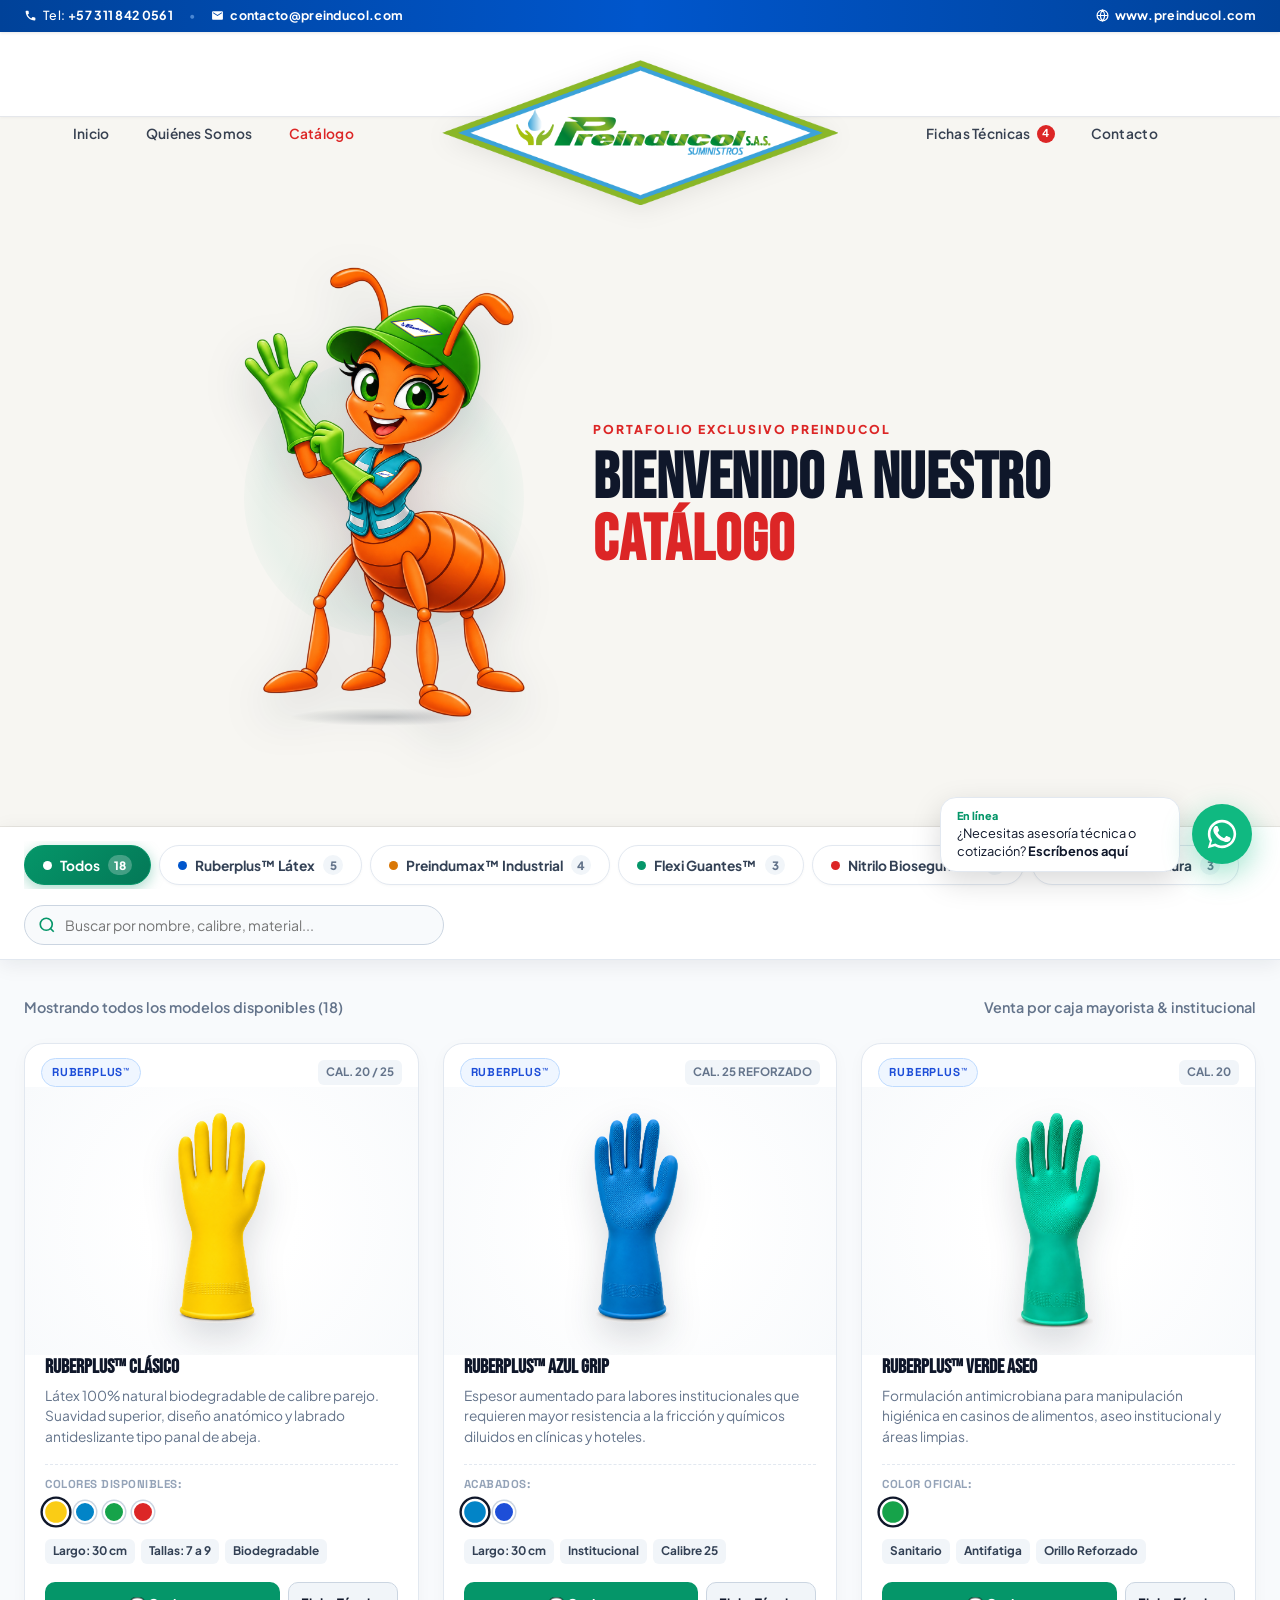
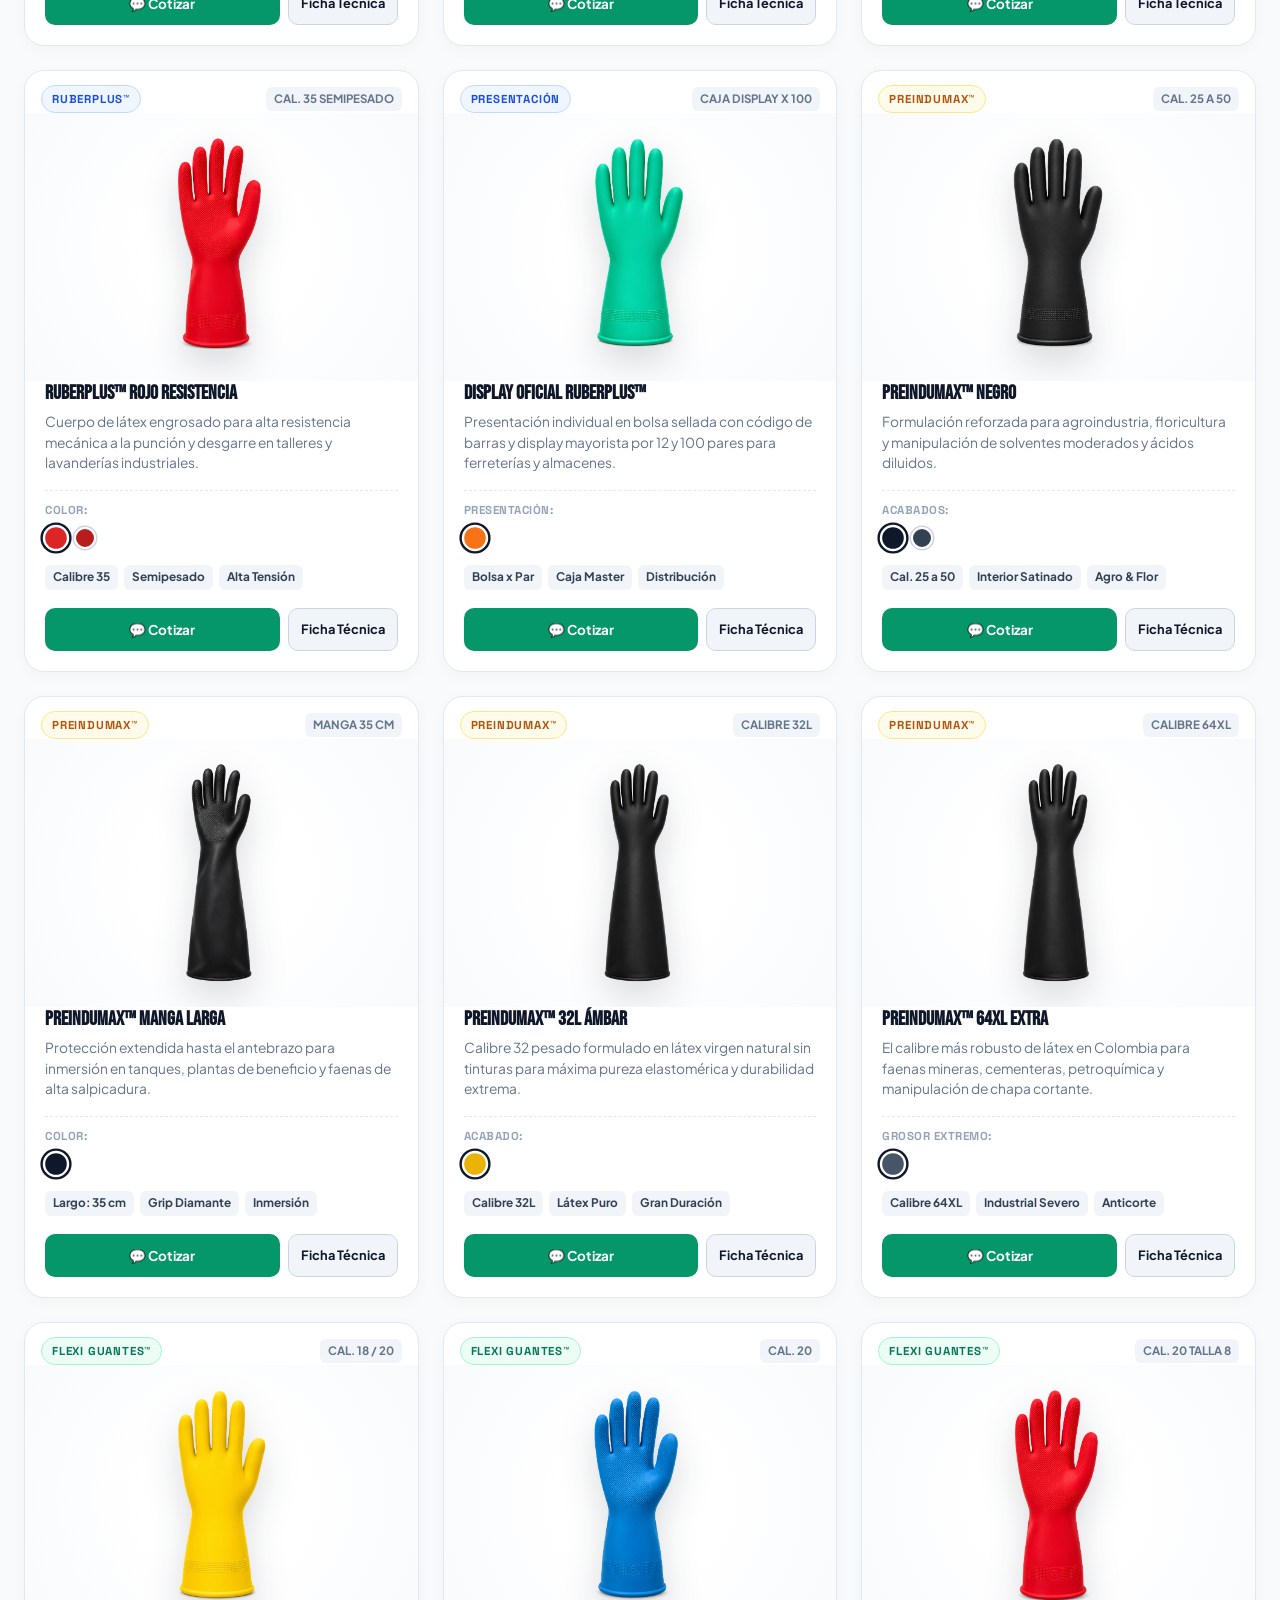
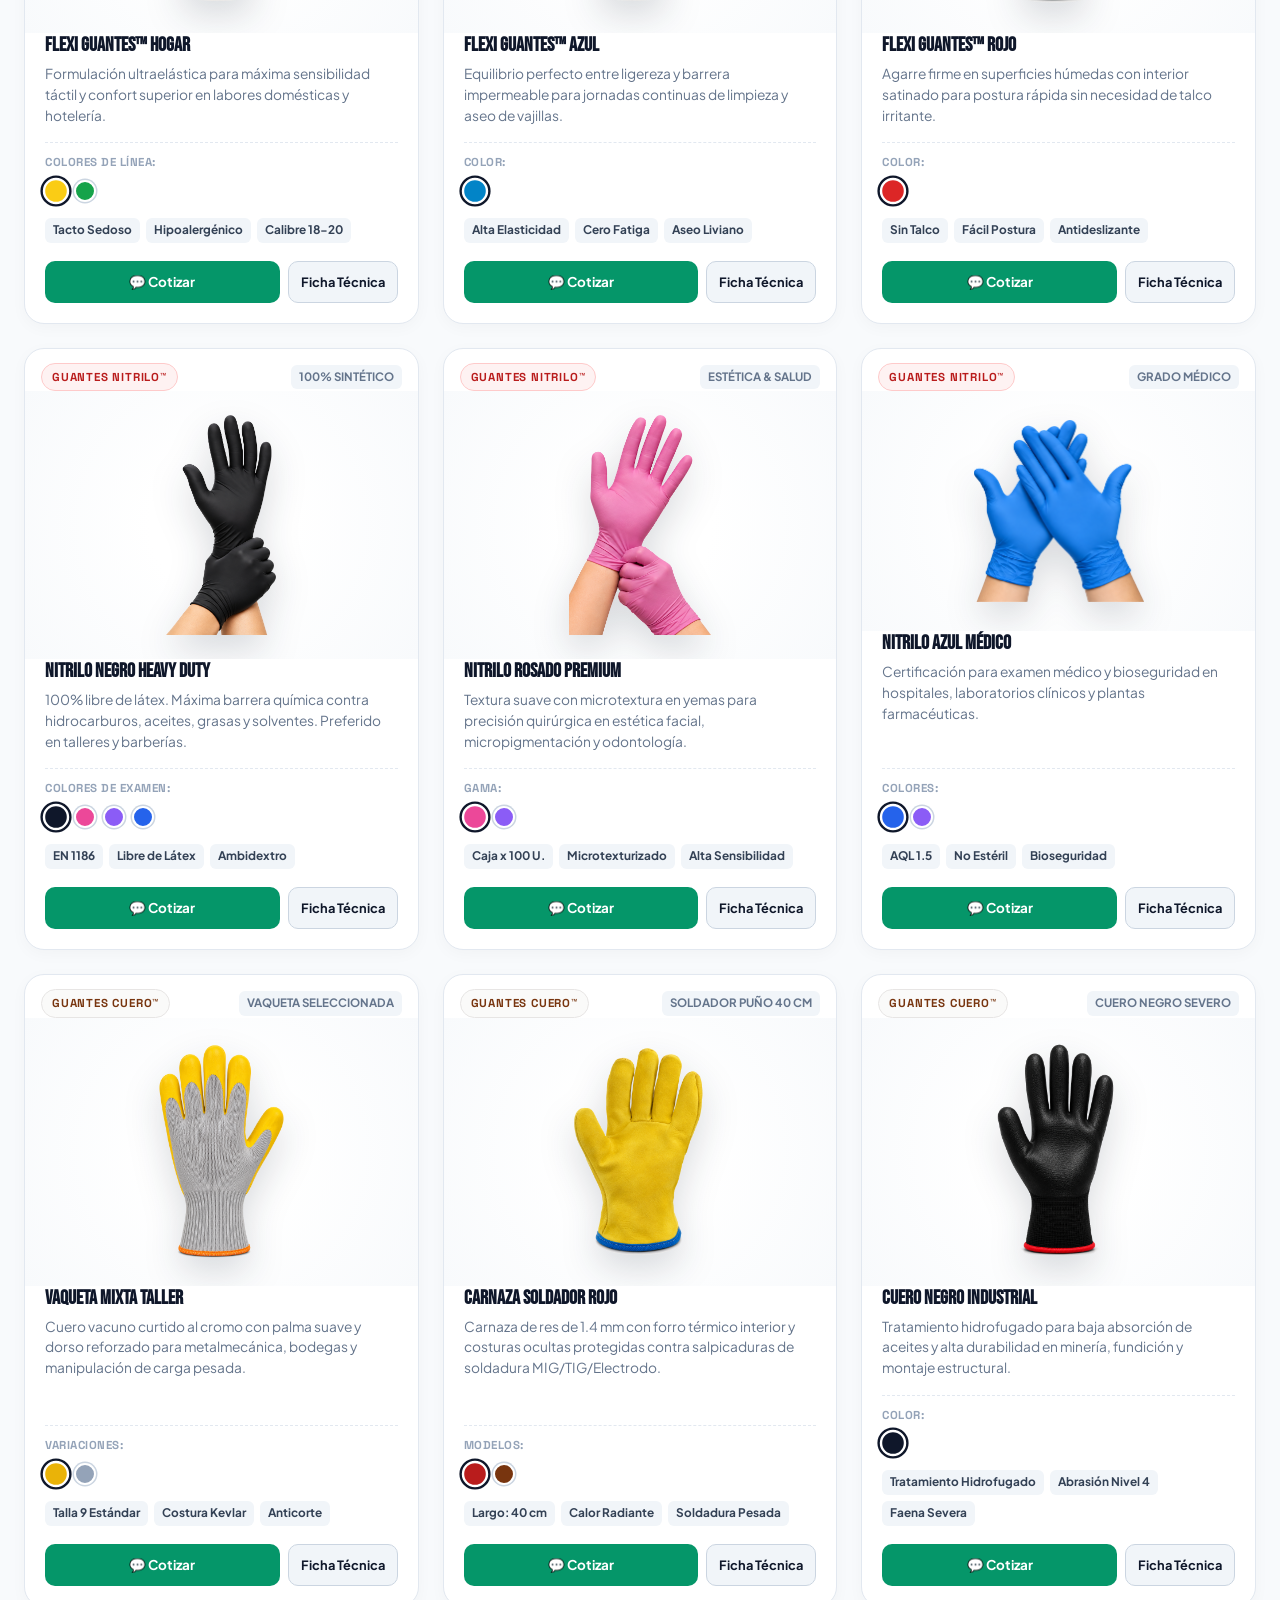
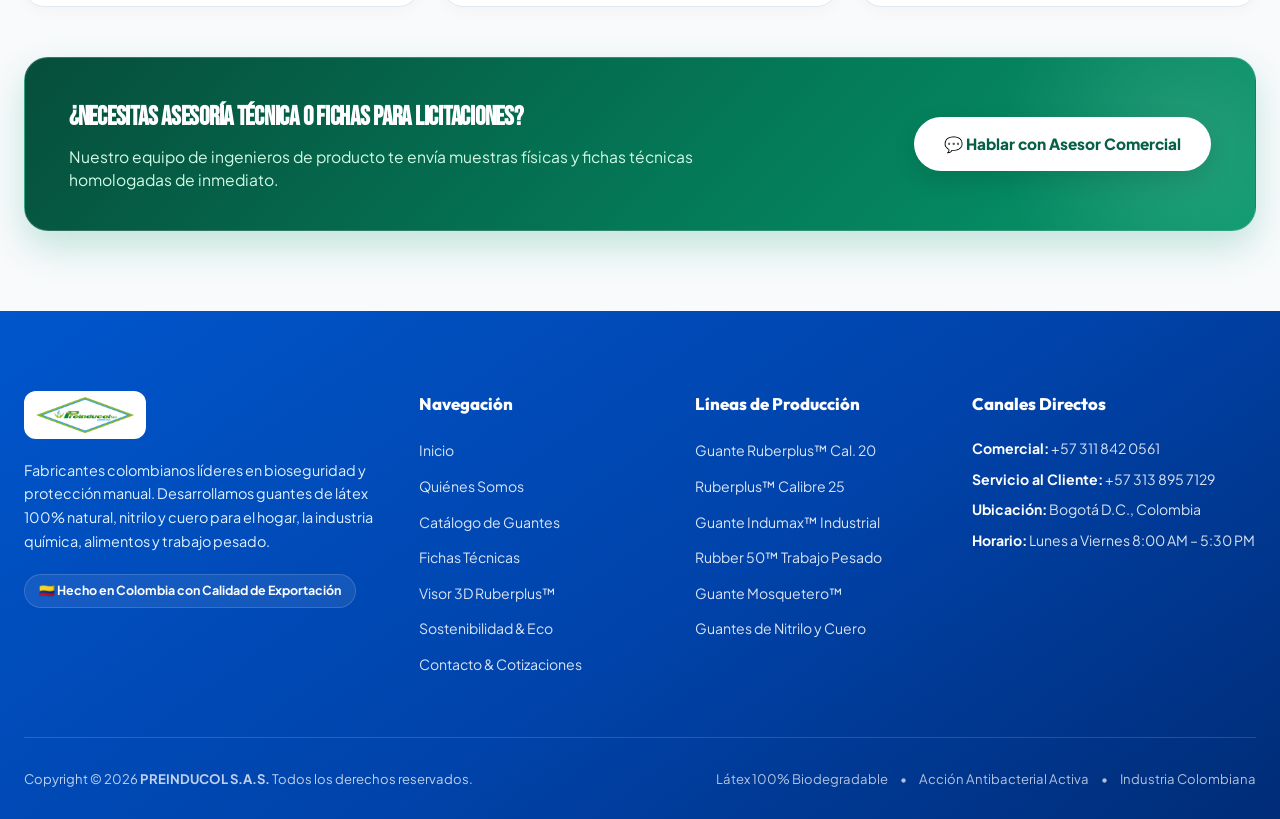
==== commit 38fba5f1: "fix(responsive): correccion integral de diseno responsivo movil en navbar, hero, catalogo, categoria" ====
--- a/catalogo.html
+++ b/catalogo.html
@@ -743,14 +743,65 @@
     }
 
     @media (max-width: 900px) {
-      .catalog-hero-strip { padding-top: 110px; }
-      .hero-content-limit { flex-direction: column; text-align: center; gap: 24px; }
-      .hero-badge-row, .hero-stats-row { justify-content: center; }
-      .wendy-catalog-hero-img { width: 160px; }
-      .control-inner-row { flex-direction: column; align-items: stretch; }
-      .search-box-pill { max-width: 100%; min-width: 100%; }
-      .catalog-bottom-cta { flex-direction: column; text-align: center; }
-      .btn-cta-large-wa { width: 100%; justify-content: center; }
+      .catalog-editorial-welcome {
+        padding: 50px 16px 30px !important;
+      }
+      .welcome-container-row {
+        flex-direction: column !important;
+        align-items: center !important;
+        text-align: center !important;
+        gap: 20px !important;
+      }
+      .welcome-mascot-img {
+        width: 180px !important;
+        max-width: 180px !important;
+      }
+      .welcome-text-col {
+        text-align: center !important;
+        max-width: 100% !important;
+      }
+      .welcome-main-title {
+        font-size: 2.2rem !important;
+        line-height: 1.1 !important;
+      }
+      .catalog-control-shell {
+        top: 60px !important;
+        padding: 10px 14px !important;
+      }
+      .control-inner-row {
+        flex-direction: column !important;
+        align-items: stretch !important;
+        gap: 12px !important;
+      }
+      .filter-tabs-track {
+        display: flex !important;
+        flex-wrap: nowrap !important;
+        overflow-x: auto !important;
+        width: 100% !important;
+        max-width: 100% !important;
+        min-width: 0 !important;
+        gap: 8px !important;
+        padding: 4px 2px 8px !important;
+        -webkit-overflow-scrolling: touch !important;
+        scrollbar-width: none !important;
+      }
+      .filter-tabs-track::-webkit-scrollbar {
+        display: none !important;
+      }
+      .catalog-tab-btn {
+        flex-shrink: 0 !important;
+        padding: 8px 14px !important;
+        font-size: 0.80rem !important;
+      }
+      .catalog-bottom-cta {
+        flex-direction: column !important;
+        text-align: center !important;
+        padding: 24px 16px !important;
+      }
+      .btn-cta-large-wa {
+        width: 100% !important;
+        justify-content: center !important;
+      }
     }
   </style>
 </head>
--- a/css/base.css
+++ b/css/base.css
@@ -50,6 +50,8 @@
   scroll-behavior: smooth;
   font-size: 16px;
   background-color: var(--c-bg-canvas);
+  overflow-x: hidden;
+  width: 100%;
 }
 
 body.preinducol-portal {
@@ -58,6 +60,8 @@
   color: var(--c-text-main);
   line-height: 1.6;
   overflow-x: hidden;
+  width: 100%;
+  max-width: 100%;
   position: relative;
   -webkit-font-smoothing: antialiased;
 }
@@ -98,6 +102,12 @@
   pointer-events: none;
   z-index: 0;
   opacity: 0.18;
+}
+
+@media (max-width: 768px) {
+  .glow-orb {
+    display: none !important;
+  }
 }
 
 .orb-primary {
--- a/css/navbar.css
+++ b/css/navbar.css
@@ -246,10 +246,147 @@
   }
 }
 
-.mobile-hamburger {
-  display: none !important;
-}
-
-.mobile-drawer {
-  display: none !important;
-}
+@media (max-width: 900px) {
+  .navbar-studds {
+    padding-bottom: 0;
+  }
+  .navbar-studds .nav-wrapper {
+    display: flex !important;
+    align-items: center !important;
+    justify-content: space-between !important;
+    height: 60px !important;
+    padding: 0 16px !important;
+    margin: 0 !important;
+    max-width: 100% !important;
+  }
+  .nav-links-left,
+  .nav-links-right {
+    display: none !important;
+  }
+  .nav-brand-center {
+    position: static !important;
+    transform: none !important;
+    width: auto !important;
+    max-width: 200px !important;
+    margin: 0 !important;
+    justify-content: flex-start !important;
+  }
+  .nav-brand-center .logo-box {
+    width: auto !important;
+  }
+  .nav-brand-center .main-logo {
+    height: 38px !important;
+    max-height: 38px !important;
+    max-width: 170px !important;
+    width: auto !important;
+    transform: none !important;
+  }
+  .nav-brand-center:hover .main-logo {
+    transform: none !important;
+  }
+  .nav-right-cluster {
+    display: flex !important;
+    align-items: center !important;
+    justify-content: flex-end !important;
+    padding-left: 0 !important;
+    margin-left: 0 !important;
+    transform: none !important;
+    gap: 10px !important;
+  }
+  .nav-actions {
+    display: flex !important;
+    align-items: center !important;
+  }
+  .mobile-hamburger {
+    display: flex !important;
+    flex-direction: column !important;
+    justify-content: center !important;
+    align-items: center !important;
+    gap: 5px !important;
+    width: 40px !important;
+    height: 40px !important;
+    border-radius: 8px !important;
+    background: #f8fafc !important;
+    border: 1px solid #e2e8f0 !important;
+    cursor: pointer !important;
+    z-index: 1020 !important;
+    padding: 0 !important;
+  }
+  .mobile-hamburger span {
+    display: block !important;
+    width: 20px !important;
+    height: 2px !important;
+    background: #0f172a !important;
+    border-radius: 2px !important;
+    transition: transform 0.25s ease, opacity 0.25s ease !important;
+  }
+  .mobile-hamburger.open span:nth-child(1) {
+    transform: translateY(7px) rotate(45deg) !important;
+  }
+  .mobile-hamburger.open span:nth-child(2) {
+    opacity: 0 !important;
+  }
+  .mobile-hamburger.open span:nth-child(3) {
+    transform: translateY(-7px) rotate(-45deg) !important;
+  }
+  .mobile-drawer {
+    display: none;
+    position: absolute !important;
+    top: 100% !important;
+    left: 0 !important;
+    right: 0 !important;
+    width: 100% !important;
+    background: #ffffff !important;
+    border-bottom: 2px solid #dc2626 !important;
+    box-shadow: 0 12px 28px rgba(0, 0, 0, 0.12) !important;
+    z-index: 1010 !important;
+    padding: 16px 20px 24px !important;
+    box-sizing: border-box !important;
+  }
+  .mobile-drawer.active {
+    display: block !important;
+    animation: drawerSlideDown 0.22s ease-out forwards !important;
+  }
+  @keyframes drawerSlideDown {
+    from { opacity: 0; transform: translateY(-8px); }
+    to { opacity: 1; transform: translateY(0); }
+  }
+  .mobile-menu-list {
+    list-style: none !important;
+    padding: 0 !important;
+    margin: 0 !important;
+    display: flex !important;
+    flex-direction: column !important;
+    gap: 8px !important;
+  }
+  .mobile-menu-list li {
+    width: 100% !important;
+  }
+  .mobile-menu-list .nav-anchor {
+    display: flex !important;
+    align-items: center !important;
+    justify-content: space-between !important;
+    padding: 12px 14px !important;
+    border-radius: 8px !important;
+    font-size: 0.95rem !important;
+    font-weight: 700 !important;
+    color: #1e293b !important;
+    background: #f8fafc !important;
+    border: 1px solid #f1f5f9 !important;
+    transition: background 0.18s ease, color 0.18s ease !important;
+  }
+  .mobile-menu-list .nav-anchor:hover,
+  .mobile-menu-list .nav-anchor.active {
+    background: #fef2f2 !important;
+    color: #dc2626 !important;
+    border-color: #fee2e2 !important;
+  }
+  .mobile-ft-count {
+    background: #dc2626 !important;
+    color: #ffffff !important;
+    font-size: 0.72rem !important;
+    padding: 2px 7px !important;
+    border-radius: 999px !important;
+    font-weight: 800 !important;
+  }
+}
--- a/css/footer.css
+++ b/css/footer.css
@@ -86,12 +86,29 @@
   border-top: 1px solid rgba(255, 255, 255, 0.15);
   font-size: 0.82rem;
   color: rgba(255, 255, 255, 0.75);
+  flex-wrap: wrap;
 }
 
 .f-legal-badges {
   display: flex;
   gap: 12px;
   color: rgba(255, 255, 255, 0.7);
+  flex-wrap: wrap;
+}
+
+@media (max-width: 768px) {
+  .footer-legal-bar {
+    flex-direction: column !important;
+    gap: 16px !important;
+    text-align: center !important;
+    padding: 20px 0 !important;
+  }
+  .f-legal-badges {
+    flex-wrap: wrap !important;
+    justify-content: center !important;
+    gap: 8px !important;
+    font-size: 0.75rem !important;
+  }
 }
 
 /* ============================================================================
--- a/css/responsive.css
+++ b/css/responsive.css
@@ -72,6 +72,10 @@
     padding: 32px 20px;
   }
 
+  .manufacturing-steps-grid {
+    grid-template-columns: 1fr !important;
+  }
+
   .hero-main-title {
     font-size: 2.1rem;
   }
@@ -81,7 +85,7 @@
   }
 
   .values-deck {
-    grid-template-columns: 1fr;
+    grid-template-columns: 1fr !important;
   }
 
   .wa-bubble-prompt {
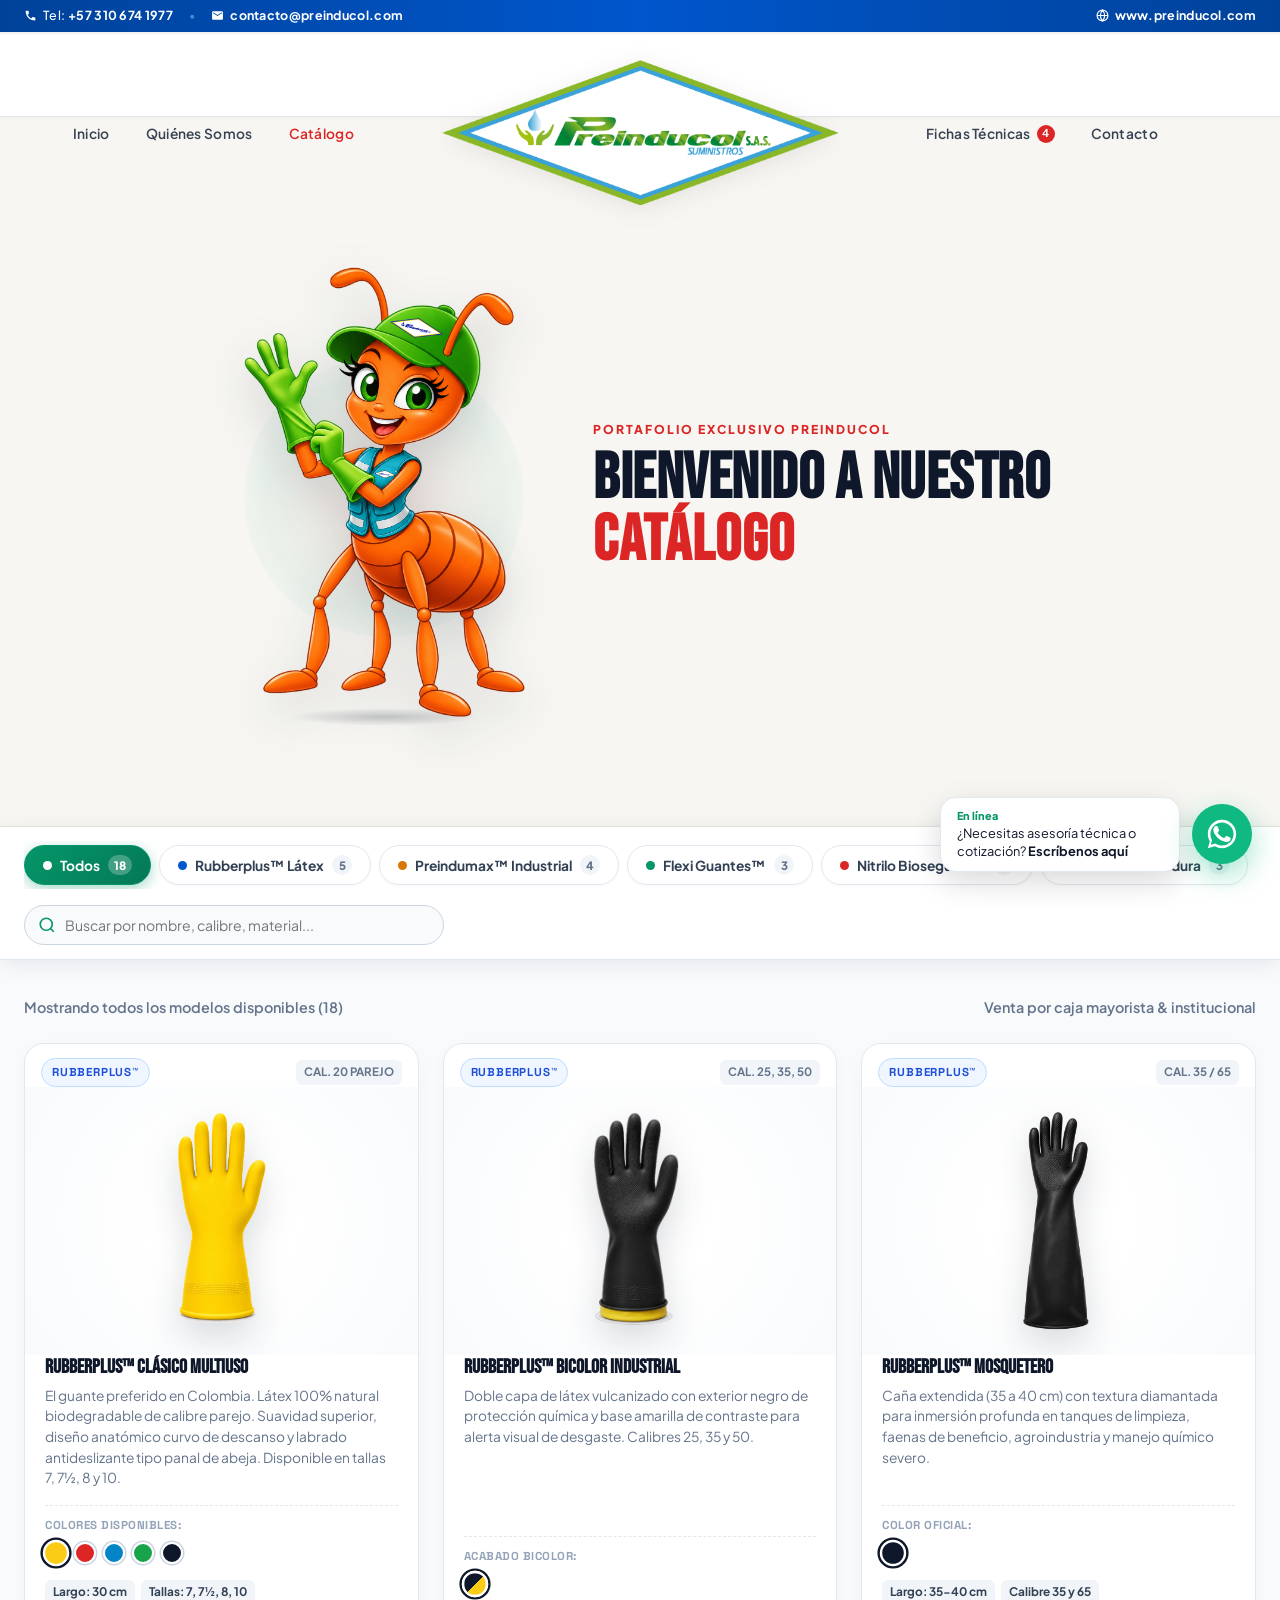
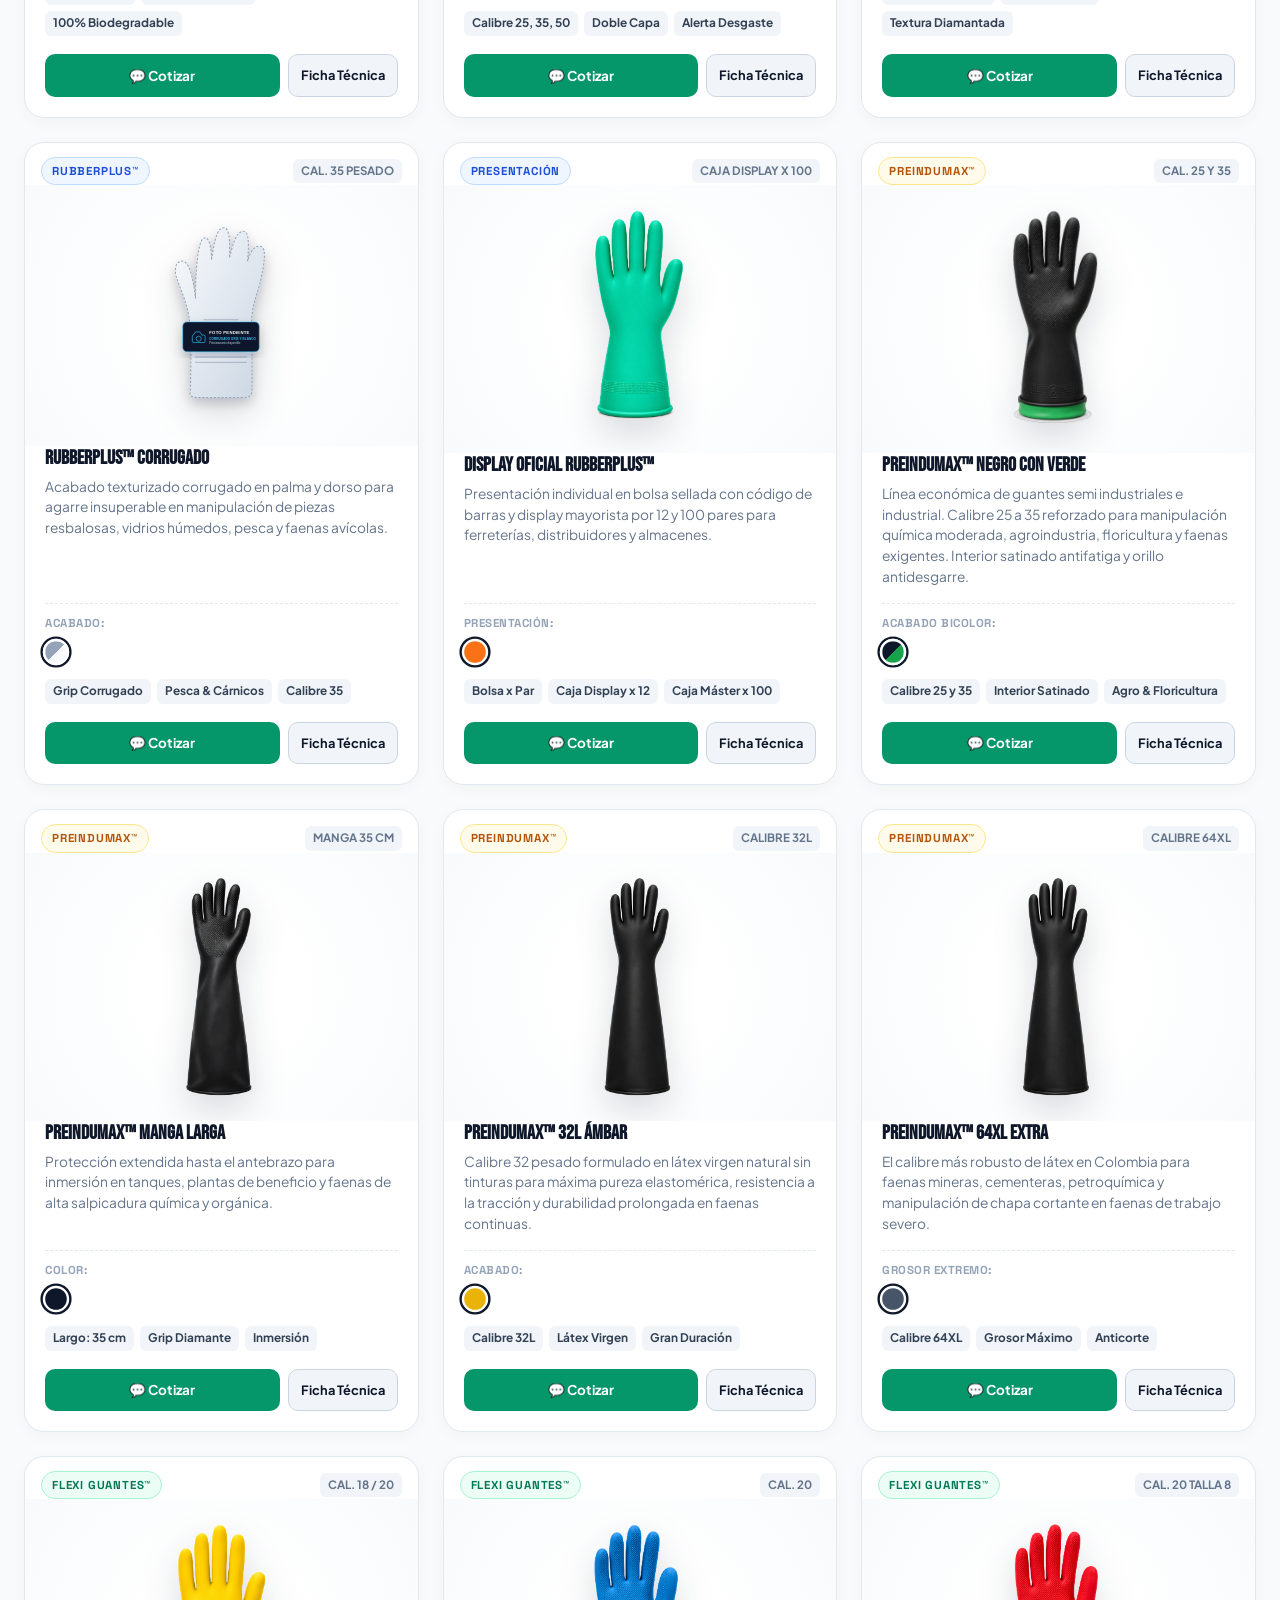
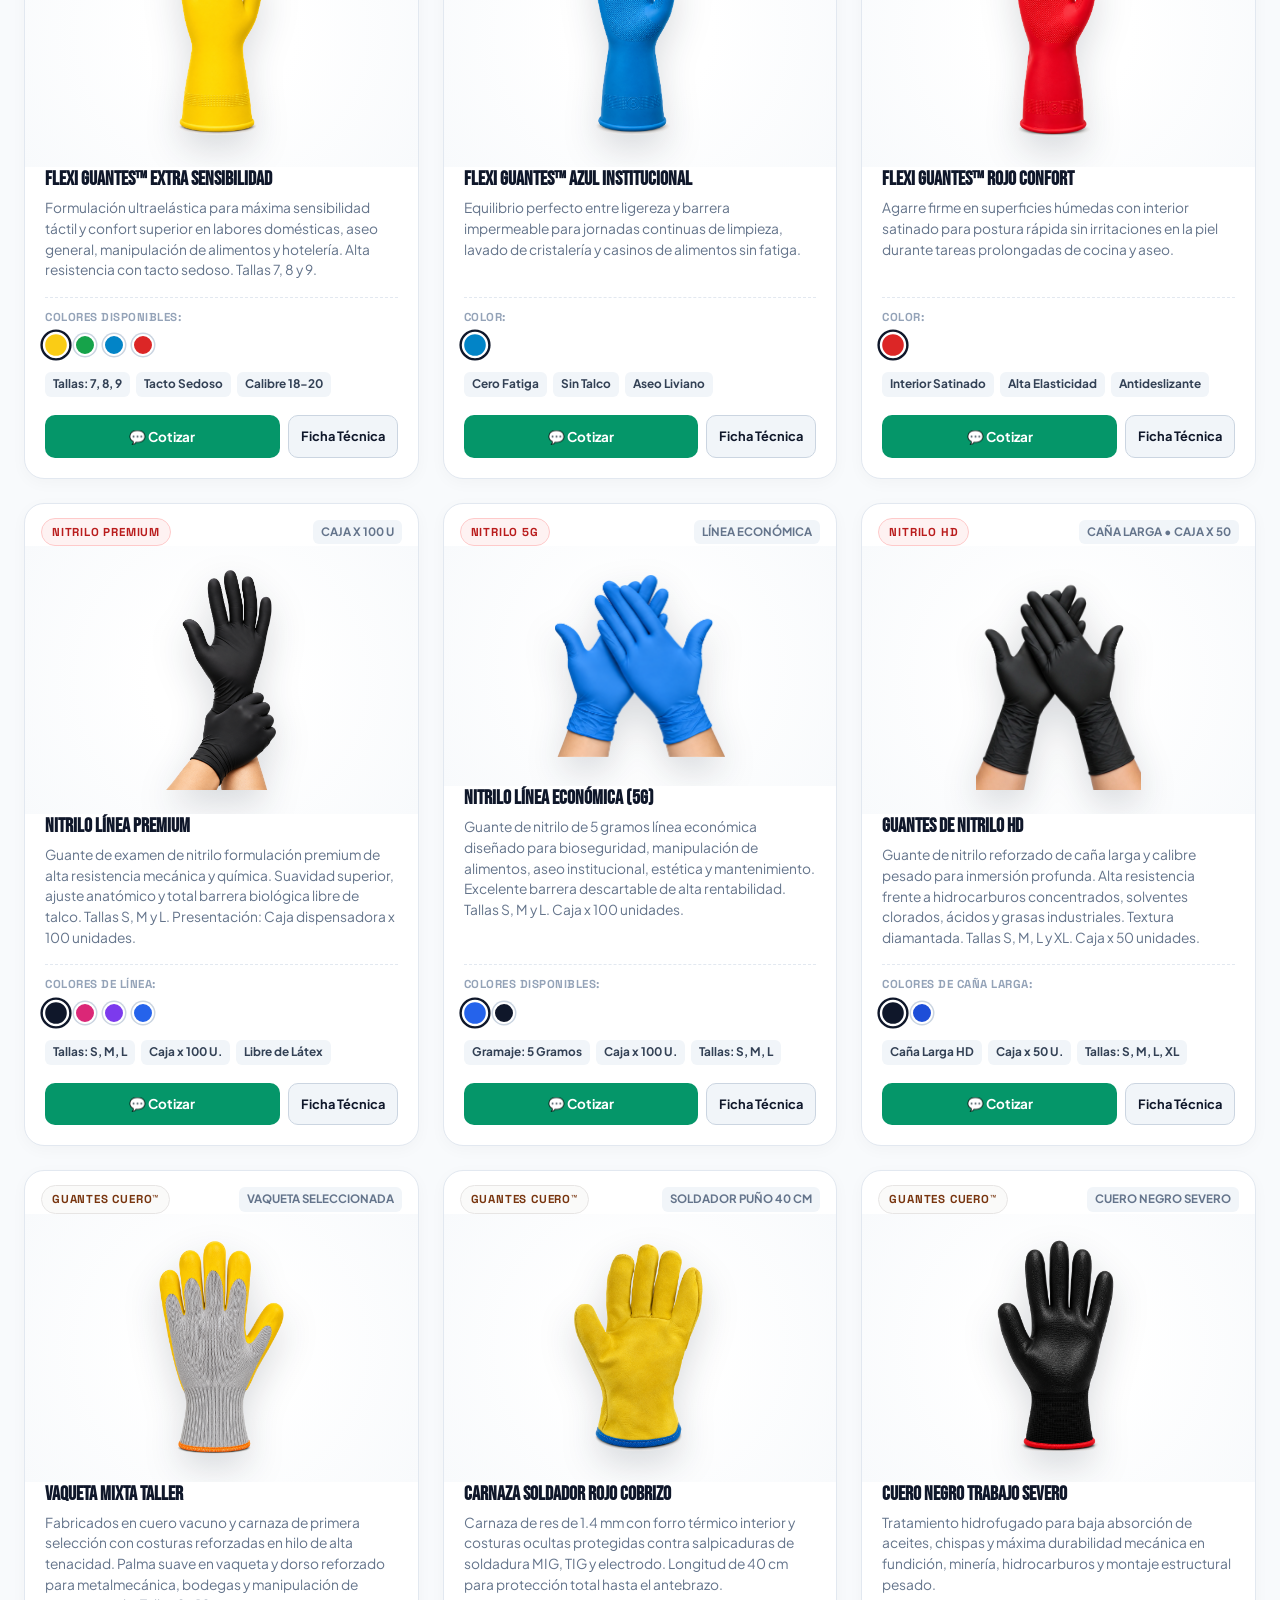
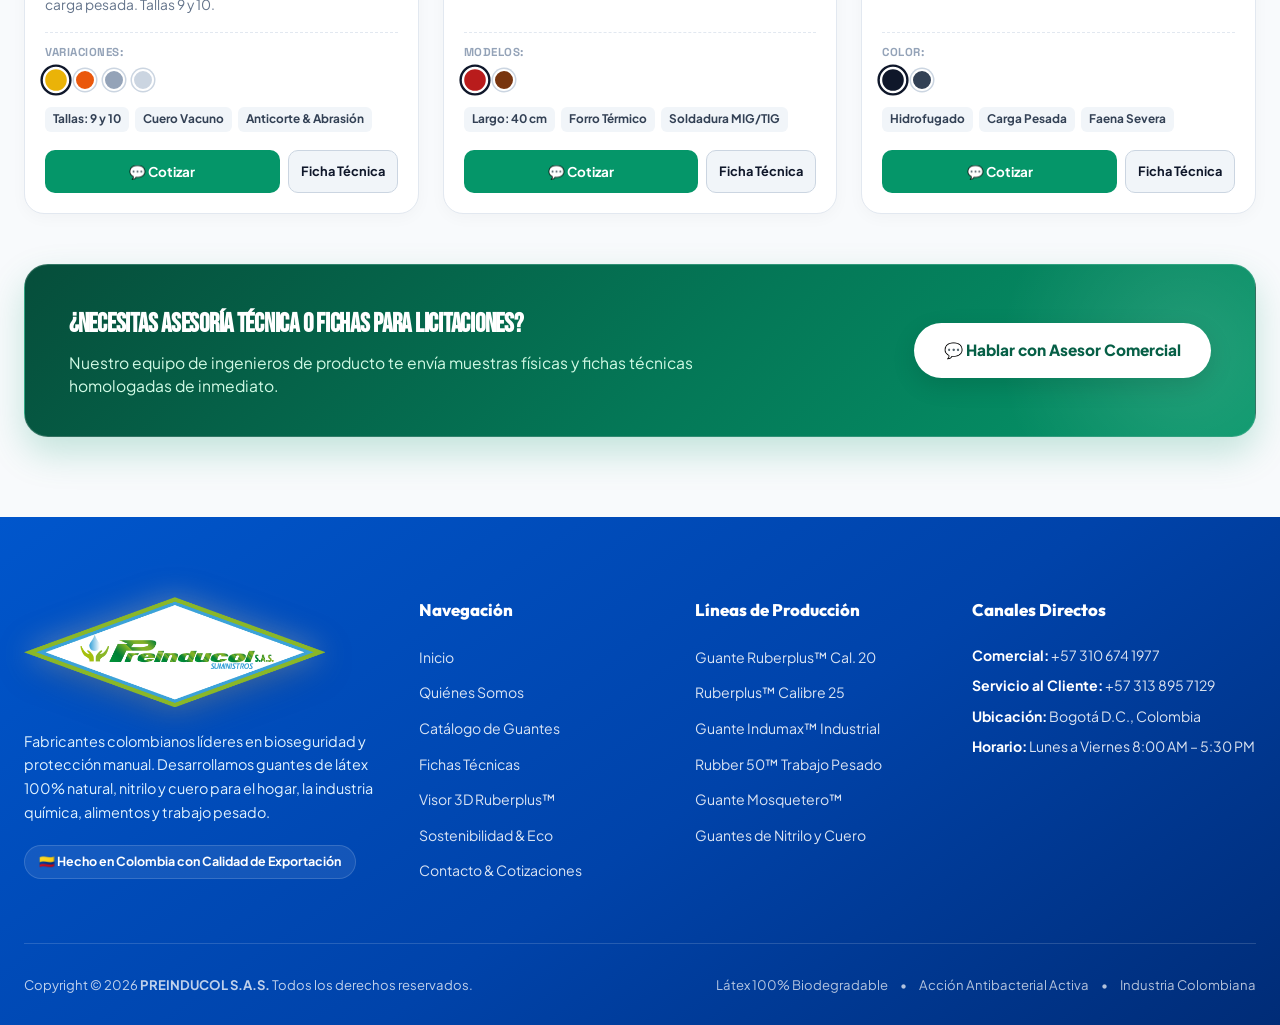
==== commit a2ac2e32: "Actualizacion de portafolio, lineas de nitrilo, mascota Ema, catalogo y contacto" ====
--- a/catalogo.html
+++ b/catalogo.html
@@ -14,7 +14,7 @@
 
   <!-- Estilos Maestros -->
   <link rel="stylesheet" href="css/base.css">
-  <link rel="stylesheet" href="css/navbar.css">
+  <link rel="stylesheet" href="css/navbar.css?v=20261117_fix">
   <link rel="stylesheet" href="css/footer.css">
   <link rel="stylesheet" href="css/responsive.css">
 
@@ -815,11 +815,11 @@
       <div class="top-brand-bar">
         <div class="top-brand-inner">
           <div class="top-brand-left">
-            <a href="tel:+573118420561" class="top-brand-link" title="Llamar a Preinducol">
+            <a href="tel:+573106741977" class="top-brand-link" title="Llamar a Preinducol">
               <svg viewBox="0 0 24 24" width="13" height="13" fill="currentColor">
                 <path d="M6.62 10.79a15.053 15.053 0 006.59 6.59l2.2-2.2c.27-.27.67-.36 1.02-.24 1.12.37 2.33.57 3.57.57.55 0 1 .45 1 1V20c0 .55-.45 1-1 1-9.39 0-17-7.61-17-17 0-.55.45-1 1-1h3.5c.55 0 1 .45 1 1 0 1.25.2 2.45.57 3.57.11.35.03.74-.25 1.02l-2.2 2.2z"/>
               </svg>
-              <span>Tel: <strong>+57 311 842 0561</strong></span>
+              <span>Tel: <strong>+57 310 674 1977</strong></span>
             </a>
             <span class="top-brand-divider">•</span>
             <a href="mailto:contacto@preinducol.com" class="top-brand-link" title="Escribir a Preinducol">
@@ -899,11 +899,11 @@
   <section class="catalog-editorial-welcome">
     <div class="welcome-container-row">
       
-      <!-- Hormiguita Wendy (Estática, hermosa, sin clicks) -->
+      <!-- Hormiguita Ema (Estática, hermosa, sin clicks) -->
       <div class="welcome-mascot-col">
         <div class="welcome-mascot-stage">
           <div class="mascot-aura-glow"></div>
-          <img src="assets/hotmigafinal.png" alt="Wendy Preinducol" class="welcome-mascot-img">
+          <img src="assets/hotmigafinal.png" alt="Ema Preinducol" class="welcome-mascot-img">
           <div class="mascot-ground-shadow"></div>
         </div>
       </div>
@@ -933,7 +933,7 @@
         </button>
         <button class="catalog-tab-btn" data-filter="ruberplus">
           <span class="cat-dot dot-blue"></span>
-          <span>Ruberplus™ Látex</span>
+          <span>Rubberplus™ Látex</span>
           <span class="tab-badge-num">5</span>
         </button>
         <button class="catalog-tab-btn" data-filter="preindumax">
@@ -981,34 +981,35 @@
 
     <div class="products-mosaic-grid" id="productsGrid">
       
-      <!-- 1. RUBERPLUS AMARILLO CLÁSICO -->
-      <article class="product-catalog-card" data-category="ruberplus" data-keywords="ruberplus amarillo clasico latex 100% cal 20 25 hogar aseo panal descanso">
+      <!-- 1. RUBBERPLUS CLÁSICO MULTIUSO -->
+      <article class="product-catalog-card" data-category="ruberplus" data-keywords="rubberplus ruberplus amarillo clasico latex 100% cal 20 25 hogar aseo panal descanso tallas 7 8 10">
         <div class="card-top-tagbar">
-          <span class="tag-linea-chip chip-ruberplus">RUBERPLUS™</span>
-          <span class="tag-badge-spec">CAL. 20 / 25</span>
+          <span class="tag-linea-chip chip-ruberplus">RUBBERPLUS™</span>
+          <span class="tag-badge-spec">CAL. 20 PAREJO</span>
         </div>
         <div class="card-photo-stage">
-          <img src="assets/fotosguantes/ruberplus_transparent/Bright Yellow Textured Rubber Glove.png" alt="Ruberplus Amarillo Clásico" class="card-glove-img">
+          <img src="assets/fotosguantes/ruberplus_transparent/Bright Yellow Textured Rubber Glove.png" alt="Rubberplus Clásico Multiuso" class="card-glove-img">
         </div>
         <div class="card-body-content">
-          <h3 class="card-product-title">Ruberplus™ Clásico</h3>
-          <p class="card-product-desc">Látex 100% natural biodegradable de calibre parejo. Suavidad superior, diseño anatómico y labrado antideslizante tipo panal de abeja.</p>
+          <h3 class="card-product-title">Rubberplus™ Clásico Multiuso</h3>
+          <p class="card-product-desc">El guante preferido en Colombia. Látex 100% natural biodegradable de calibre parejo. Suavidad superior, diseño anatómico curvo de descanso y labrado antideslizante tipo panal de abeja. Disponible en tallas 7, 7½, 8 y 10.</p>
           <div class="card-swatches-box">
             <span class="swatches-header-label">Colores disponibles:</span>
             <div class="card-color-dots-row">
               <button class="card-color-dot-btn active" style="background:#facc15;" data-img="assets/fotosguantes/ruberplus_transparent/Bright Yellow Textured Rubber Glove.png" title="Amarillo Clásico"></button>
+              <button class="card-color-dot-btn" style="background:#dc2626;" data-img="assets/fotosguantes/ruberplus_transparent/Guante rojo de limpieza con textura y talla 8.png" title="Rojo Resistencia"></button>
               <button class="card-color-dot-btn" style="background:#0284c7;" data-img="assets/fotosguantes/ruberplus_transparent/Guante azul con textura de agarre.png" title="Azul Grip"></button>
               <button class="card-color-dot-btn" style="background:#16a34a;" data-img="assets/fotosguantes/ruberplus_transparent/Guante de limpieza verde texturizado.png" title="Verde Aseo"></button>
-              <button class="card-color-dot-btn" style="background:#dc2626;" data-img="assets/fotosguantes/ruberplus_transparent/Guante rojo de limpieza con textura y talla 8.png" title="Rojo Resistencia"></button>
+              <button class="card-color-dot-btn" style="background:#0f172a;" data-img="assets/fotosguantes/ruberplus_transparent/Guante Negro Texturizado de Cocina.png" title="Negro Clásico (Corto)"></button>
             </div>
           </div>
           <div class="card-specs-row">
             <span class="spec-mini-pill">Largo: 30 cm</span>
-            <span class="spec-mini-pill">Tallas: 7 a 9</span>
-            <span class="spec-mini-pill">Biodegradable</span>
+            <span class="spec-mini-pill">Tallas: 7, 7½, 8, 10</span>
+            <span class="spec-mini-pill">100% Biodegradable</span>
           </div>
           <div class="card-actions-row">
-            <a href="https://wa.me/573118420561?text=Hola%20Preinducol,%20deseo%20cotizar%20Guante%20Ruberplus%20Clasico%20por%20mayor." target="_blank" class="btn-cotizar-card">
+            <a href="https://wa.me/573106741977?text=Hola%20Preinducol,%20deseo%20cotizar%20Guante%20Rubberplus%20Clasico%20por%20mayor." target="_blank" class="btn-cotizar-card">
               <span>💬 Cotizar</span>
             </a>
             <a href="fichas.html" class="btn-ft-card">Ficha Técnica</a>
@@ -1016,32 +1017,31 @@
         </div>
       </article>
 
-      <!-- 2. RUBERPLUS AZUL GRIP -->
-      <article class="product-catalog-card" data-category="ruberplus" data-keywords="ruberplus azul grip latex reforzado institucional hoteles clinicas">
+      <!-- 2. RUBBERPLUS BICOLOR INDUSTRIAL -->
+      <article class="product-catalog-card" data-category="ruberplus" data-keywords="rubberplus bicolor negro amarillo latex reforzado cal 25 35 50 industrial">
         <div class="card-top-tagbar">
-          <span class="tag-linea-chip chip-ruberplus">RUBERPLUS™</span>
-          <span class="tag-badge-spec">CAL. 25 REFORZADO</span>
+          <span class="tag-linea-chip chip-ruberplus">RUBBERPLUS™</span>
+          <span class="tag-badge-spec">CAL. 25, 35, 50</span>
         </div>
         <div class="card-photo-stage">
-          <img src="assets/fotosguantes/ruberplus_transparent/Guante azul con textura de agarre.png" alt="Ruberplus Azul Grip" class="card-glove-img">
+          <img src="assets/fotosguantes/ruberplus_transparent/guantenegroconamarillo.png" alt="Rubberplus Bicolor Industrial" class="card-glove-img">
         </div>
         <div class="card-body-content">
-          <h3 class="card-product-title">Ruberplus™ Azul Grip</h3>
-          <p class="card-product-desc">Espesor aumentado para labores institucionales que requieren mayor resistencia a la fricción y químicos diluidos en clínicas y hoteles.</p>
+          <h3 class="card-product-title">Rubberplus™ Bicolor Industrial</h3>
+          <p class="card-product-desc">Doble capa de látex vulcanizado con exterior negro de protección química y base amarilla de contraste para alerta visual de desgaste. Calibres 25, 35 y 50.</p>
           <div class="card-swatches-box">
-            <span class="swatches-header-label">Acabados:</span>
+            <span class="swatches-header-label">Acabado bicolor:</span>
             <div class="card-color-dots-row">
-              <button class="card-color-dot-btn active" style="background:#0284c7;" data-img="assets/fotosguantes/ruberplus_transparent/Guante azul con textura de agarre.png" title="Azul Grip"></button>
-              <button class="card-color-dot-btn" style="background:#1d4ed8;" data-img="assets/fotosguantes/ruberplus_transparent/Blue Rubber Glove with Textured Cuff.png" title="Azul Puño Reforzado"></button>
+              <button class="card-color-dot-btn active" style="background: linear-gradient(135deg, #0f172a 50%, #facc15 50%);" data-img="assets/fotosguantes/ruberplus_transparent/guantenegroconamarillo.png" title="Negro con Amarillo"></button>
             </div>
           </div>
           <div class="card-specs-row">
-            <span class="spec-mini-pill">Largo: 30 cm</span>
-            <span class="spec-mini-pill">Institucional</span>
-            <span class="spec-mini-pill">Calibre 25</span>
+            <span class="spec-mini-pill">Calibre 25, 35, 50</span>
+            <span class="spec-mini-pill">Doble Capa</span>
+            <span class="spec-mini-pill">Alerta Desgaste</span>
           </div>
           <div class="card-actions-row">
-            <a href="https://wa.me/573118420561?text=Hola%20Preinducol,%20deseo%20cotizar%20Guante%20Ruberplus%20Azul%20Grip." target="_blank" class="btn-cotizar-card">
+            <a href="https://wa.me/573106741977?text=Hola%20Preinducol,%20deseo%20cotizar%20Guante%20Rubberplus%20Bicolor%20Industrial." target="_blank" class="btn-cotizar-card">
               <span>💬 Cotizar</span>
             </a>
             <a href="fichas.html" class="btn-ft-card">Ficha Técnica</a>
@@ -1049,31 +1049,31 @@
         </div>
       </article>
 
-      <!-- 3. RUBERPLUS VERDE ASEO -->
-      <article class="product-catalog-card" data-category="ruberplus" data-keywords="ruberplus verde aseo alimentos cocina desinfeccion">
+      <!-- 3. RUBBERPLUS MOSQUETERO CAÑA LARGA -->
+      <article class="product-catalog-card" data-category="ruberplus" data-keywords="rubberplus mosquetero negro largo caña larga 35 65 cm diamantado inmersion">
         <div class="card-top-tagbar">
-          <span class="tag-linea-chip chip-ruberplus">RUBERPLUS™</span>
-          <span class="tag-badge-spec">CAL. 20</span>
+          <span class="tag-linea-chip chip-ruberplus">RUBBERPLUS™</span>
+          <span class="tag-badge-spec">CAL. 35 / 65</span>
         </div>
         <div class="card-photo-stage">
-          <img src="assets/fotosguantes/ruberplus_transparent/Guante de limpieza verde texturizado.png" alt="Ruberplus Verde Aseo" class="card-glove-img">
+          <img src="assets/fotosguantes/ruberplus_transparent/Guante negro largo con textura diamantada.png" alt="Rubberplus Mosquetero" class="card-glove-img">
         </div>
         <div class="card-body-content">
-          <h3 class="card-product-title">Ruberplus™ Verde Aseo</h3>
-          <p class="card-product-desc">Formulación antimicrobiana para manipulación higiénica en casinos de alimentos, aseo institucional y áreas limpias.</p>
+          <h3 class="card-product-title">Rubberplus™ Mosquetero</h3>
+          <p class="card-product-desc">Caña extendida (35 a 40 cm) con textura diamantada para inmersión profunda en tanques de limpieza, faenas de beneficio, agroindustria y manejo químico severo.</p>
           <div class="card-swatches-box">
             <span class="swatches-header-label">Color oficial:</span>
             <div class="card-color-dots-row">
-              <button class="card-color-dot-btn active" style="background:#16a34a;" data-img="assets/fotosguantes/ruberplus_transparent/Guante de limpieza verde texturizado.png" title="Verde Preinducol"></button>
+              <button class="card-color-dot-btn active" style="background:#0f172a;" data-img="assets/fotosguantes/ruberplus_transparent/Guante negro largo con textura diamantada.png" title="Mosquetero Negro Largo"></button>
             </div>
           </div>
           <div class="card-specs-row">
-            <span class="spec-mini-pill">Sanitario</span>
-            <span class="spec-mini-pill">Antifatiga</span>
-            <span class="spec-mini-pill">Orillo Reforzado</span>
+            <span class="spec-mini-pill">Largo: 35-40 cm</span>
+            <span class="spec-mini-pill">Calibre 35 y 65</span>
+            <span class="spec-mini-pill">Textura Diamantada</span>
           </div>
           <div class="card-actions-row">
-            <a href="https://wa.me/573118420561?text=Hola%20Preinducol,%20deseo%20cotizar%20Guante%20Ruberplus%20Verde." target="_blank" class="btn-cotizar-card">
+            <a href="https://wa.me/573106741977?text=Hola%20Preinducol,%20deseo%20cotizar%20Rubberplus%20Mosquetero%20Largo." target="_blank" class="btn-cotizar-card">
               <span>💬 Cotizar</span>
             </a>
             <a href="fichas.html" class="btn-ft-card">Ficha Técnica</a>
@@ -1081,32 +1081,31 @@
         </div>
       </article>
 
-      <!-- 4. RUBERPLUS ROJO RESISTENCIA -->
-      <article class="product-catalog-card" data-category="ruberplus" data-keywords="ruberplus rojo resistencia semipesado cal 35">
+      <!-- 4. RUBBERPLUS CORRUGADO ANTIDESLIZANTE -->
+      <article class="product-catalog-card" data-category="ruberplus" data-keywords="rubberplus corrugado antideslizante gris blanco pesca cal 35">
         <div class="card-top-tagbar">
-          <span class="tag-linea-chip chip-ruberplus">RUBERPLUS™</span>
-          <span class="tag-badge-spec">CAL. 35 SEMIPESADO</span>
+          <span class="tag-linea-chip chip-ruberplus">RUBBERPLUS™</span>
+          <span class="tag-badge-spec">CAL. 35 PESADO</span>
         </div>
         <div class="card-photo-stage">
-          <img src="assets/fotosguantes/ruberplus_transparent/Guante rojo de limpieza con textura y talla 8.png" alt="Ruberplus Rojo Resistencia" class="card-glove-img">
+          <img src="assets/fotosguantes/ruberplus_transparent/corrugado_placeholder.svg" alt="Rubberplus Corrugado" class="card-glove-img">
         </div>
         <div class="card-body-content">
-          <h3 class="card-product-title">Ruberplus™ Rojo Resistencia</h3>
-          <p class="card-product-desc">Cuerpo de látex engrosado para alta resistencia mecánica a la punción y desgarre en talleres y lavanderías industriales.</p>
+          <h3 class="card-product-title">Rubberplus™ Corrugado</h3>
+          <p class="card-product-desc">Acabado texturizado corrugado en palma y dorso para agarre insuperable en manipulación de piezas resbalosas, vidrios húmedos, pesca y faenas avícolas.</p>
           <div class="card-swatches-box">
-            <span class="swatches-header-label">Color:</span>
+            <span class="swatches-header-label">Acabado:</span>
             <div class="card-color-dots-row">
-              <button class="card-color-dot-btn active" style="background:#dc2626;" data-img="assets/fotosguantes/ruberplus_transparent/Guante rojo de limpieza con textura y talla 8.png" title="Rojo Ruberplus"></button>
-              <button class="card-color-dot-btn" style="background:#b91c1c;" data-img="assets/fotosguantes/ruberplus_transparent/Red Rubber Glove Studio Shot.png" title="Rojo Intenso"></button>
+              <button class="card-color-dot-btn active" style="background: linear-gradient(135deg, #94a3b8 50%, #f8fafc 50%);" data-img="assets/fotosguantes/ruberplus_transparent/corrugado_placeholder.svg" title="Corrugado Gris/Blanco"></button>
             </div>
           </div>
           <div class="card-specs-row">
+            <span class="spec-mini-pill">Grip Corrugado</span>
+            <span class="spec-mini-pill">Pesca & Cárnicos</span>
             <span class="spec-mini-pill">Calibre 35</span>
-            <span class="spec-mini-pill">Semipesado</span>
-            <span class="spec-mini-pill">Alta Tensión</span>
           </div>
           <div class="card-actions-row">
-            <a href="https://wa.me/573118420561?text=Hola%20Preinducol,%20deseo%20cotizar%20Guante%20Ruberplus%20Rojo%20Calibre%2035." target="_blank" class="btn-cotizar-card">
+            <a href="https://wa.me/573106741977?text=Hola%20Preinducol,%20deseo%20cotizar%20Rubberplus%20Corrugado." target="_blank" class="btn-cotizar-card">
               <span>💬 Cotizar</span>
             </a>
             <a href="fichas.html" class="btn-ft-card">Ficha Técnica</a>
@@ -1114,18 +1113,18 @@
         </div>
       </article>
 
-      <!-- 5. RUBERPLUS EMPAQUE OFICIAL -->
-      <article class="product-catalog-card" data-category="ruberplus" data-keywords="empaque ruberplus caja display docena mayorista">
+      <!-- 5. RUBBERPLUS EMPAQUE OFICIAL -->
+      <article class="product-catalog-card" data-category="ruberplus" data-keywords="empaque rubberplus ruberplus caja display docena mayorista master">
         <div class="card-top-tagbar">
           <span class="tag-linea-chip chip-ruberplus">PRESENTACIÓN</span>
           <span class="tag-badge-spec">CAJA DISPLAY X 100</span>
         </div>
         <div class="card-photo-stage">
-          <img src="assets/fotosguantes/ruberplus_transparent/ruberpluss.png" alt="Empaque Ruberplus" class="card-glove-img">
+          <img src="assets/fotosguantes/ruberplus_transparent/ruberpluss.png" alt="Empaque Rubberplus" class="card-glove-img">
         </div>
         <div class="card-body-content">
-          <h3 class="card-product-title">Display Oficial Ruberplus™</h3>
-          <p class="card-product-desc">Presentación individual en bolsa sellada con código de barras y display mayorista por 12 y 100 pares para ferreterías y almacenes.</p>
+          <h3 class="card-product-title">Display Oficial Rubberplus™</h3>
+          <p class="card-product-desc">Presentación individual en bolsa sellada con código de barras y display mayorista por 12 y 100 pares para ferreterías, distribuidores y almacenes.</p>
           <div class="card-swatches-box">
             <span class="swatches-header-label">Presentación:</span>
             <div class="card-color-dots-row">
@@ -1134,11 +1133,11 @@
           </div>
           <div class="card-specs-row">
             <span class="spec-mini-pill">Bolsa x Par</span>
-            <span class="spec-mini-pill">Caja Master</span>
-            <span class="spec-mini-pill">Distribución</span>
+            <span class="spec-mini-pill">Caja Display x 12</span>
+            <span class="spec-mini-pill">Caja Máster x 100</span>
           </div>
           <div class="card-actions-row">
-            <a href="https://wa.me/573118420561?text=Hola%20Preinducol,%20deseo%20cotizar%20Cajas%20Master%20Ruberplus." target="_blank" class="btn-cotizar-card">
+            <a href="https://wa.me/573106741977?text=Hola%20Preinducol,%20deseo%20cotizar%20Cajas%20Master%20Rubberplus." target="_blank" class="btn-cotizar-card">
               <span>💬 Cotizar</span>
             </a>
             <a href="fichas.html" class="btn-ft-card">Ficha Técnica</a>
@@ -1146,32 +1145,31 @@
         </div>
       </article>
 
-      <!-- 6. PREINDUMAX NEGRO INDUSTRIAL -->
-      <article class="product-catalog-card" data-category="preindumax" data-keywords="preindumax negro industrial severo quimica agroindustria cal 25 35 40 50">
+      <!-- 6. PREINDUMAX NEGRO CON VERDE -->
+      <article class="product-catalog-card" data-category="preindumax" data-keywords="preindumax negro verde industrial economica semi industrial cal 25 35 agroindustria floricultura">
         <div class="card-top-tagbar">
           <span class="tag-linea-chip chip-preindumax">PREINDUMAX™</span>
-          <span class="tag-badge-spec">CAL. 25 A 50</span>
+          <span class="tag-badge-spec">CAL. 25 Y 35</span>
         </div>
         <div class="card-photo-stage">
-          <img src="assets/fotosguantes/ruberplus_transparent/Black Rubber Glove Product Photo.png" alt="Preindumax Negro Industrial" class="card-glove-img">
+          <img src="assets/fotosguantes/ruberplus_transparent/guante-negro-verde.png" alt="Preindumax Negro con Verde" class="card-glove-img">
         </div>
         <div class="card-body-content">
-          <h3 class="card-product-title">Preindumax™ Negro</h3>
-          <p class="card-product-desc">Formulación reforzada para agroindustria, floricultura y manipulación de solventes moderados y ácidos diluidos.</p>
+          <h3 class="card-product-title">Preindumax™ Negro con Verde</h3>
+          <p class="card-product-desc">Línea económica de guantes semi industriales e industrial. Calibre 25 a 35 reforzado para manipulación química moderada, agroindustria, floricultura y faenas exigentes. Interior satinado antifatiga y orillo antidesgarre.</p>
           <div class="card-swatches-box">
-            <span class="swatches-header-label">Acabados:</span>
+            <span class="swatches-header-label">Acabado bicolor:</span>
             <div class="card-color-dots-row">
-              <button class="card-color-dot-btn active" style="background:#0f172a;" data-img="assets/fotosguantes/ruberplus_transparent/Black Rubber Glove Product Photo.png" title="Negro Industrial"></button>
-              <button class="card-color-dot-btn" style="background:#334155;" data-img="assets/fotosguantes/ruberplus_transparent/Guante negro largo con textura diamantada.png" title="Diamantado Grip"></button>
+              <button class="card-color-dot-btn active" style="background: linear-gradient(135deg, #0f172a 50%, #16a34a 50%);" data-img="assets/fotosguantes/ruberplus_transparent/guante-negro-verde.png" title="Negro con Verde"></button>
             </div>
           </div>
           <div class="card-specs-row">
-            <span class="spec-mini-pill">Cal. 25 a 50</span>
+            <span class="spec-mini-pill">Calibre 25 y 35</span>
             <span class="spec-mini-pill">Interior Satinado</span>
-            <span class="spec-mini-pill">Agro & Flor</span>
+            <span class="spec-mini-pill">Agro & Floricultura</span>
           </div>
           <div class="card-actions-row">
-            <a href="https://wa.me/573118420561?text=Hola%20Preinducol,%20deseo%20cotizar%20Guantes%20Preindumax%20Negro%20Industrial." target="_blank" class="btn-cotizar-card">
+            <a href="https://wa.me/573106741977?text=Hola%20Preinducol,%20deseo%20cotizar%20Guantes%20Preindumax%20Negro%20con%20Verde." target="_blank" class="btn-cotizar-card">
               <span>💬 Cotizar</span>
             </a>
             <a href="fichas.html" class="btn-ft-card">Ficha Técnica</a>
@@ -1180,7 +1178,7 @@
       </article>
 
       <!-- 7. PREINDUMAX MANGA LARGA DIAMANTADA -->
-      <article class="product-catalog-card" data-category="preindumax" data-keywords="preindumax manga larga diamantada 35 cm inmersion">
+      <article class="product-catalog-card" data-category="preindumax" data-keywords="preindumax manga larga diamantada 35 cm inmersion quimica">
         <div class="card-top-tagbar">
           <span class="tag-linea-chip chip-preindumax">PREINDUMAX™</span>
           <span class="tag-badge-spec">MANGA 35 CM</span>
@@ -1190,7 +1188,7 @@
         </div>
         <div class="card-body-content">
           <h3 class="card-product-title">Preindumax™ Manga Larga</h3>
-          <p class="card-product-desc">Protección extendida hasta el antebrazo para inmersión en tanques, plantas de beneficio y faenas de alta salpicadura.</p>
+          <p class="card-product-desc">Protección extendida hasta el antebrazo para inmersión en tanques, plantas de beneficio y faenas de alta salpicadura química y orgánica.</p>
           <div class="card-swatches-box">
             <span class="swatches-header-label">Color:</span>
             <div class="card-color-dots-row">
@@ -1203,7 +1201,7 @@
             <span class="spec-mini-pill">Inmersión</span>
           </div>
           <div class="card-actions-row">
-            <a href="https://wa.me/573118420561?text=Hola%20Preinducol,%20deseo%20cotizar%20Preindumax%20Manga%20Larga." target="_blank" class="btn-cotizar-card">
+            <a href="https://wa.me/573106741977?text=Hola%20Preinducol,%20deseo%20cotizar%20Preindumax%20Manga%20Larga." target="_blank" class="btn-cotizar-card">
               <span>💬 Cotizar</span>
             </a>
             <a href="fichas.html" class="btn-ft-card">Ficha Técnica</a>
@@ -1212,7 +1210,7 @@
       </article>
 
       <!-- 8. PREINDUMAX CALIBRE 32L -->
-      <article class="product-catalog-card" data-category="preindumax" data-keywords="preindumax 32l ambar latex natural pesado">
+      <article class="product-catalog-card" data-category="preindumax" data-keywords="preindumax 32l ambar latex natural pesado pura traccion">
         <div class="card-top-tagbar">
           <span class="tag-linea-chip chip-preindumax">PREINDUMAX™</span>
           <span class="tag-badge-spec">CALIBRE 32L</span>
@@ -1222,7 +1220,7 @@
         </div>
         <div class="card-body-content">
           <h3 class="card-product-title">Preindumax™ 32L Ámbar</h3>
-          <p class="card-product-desc">Calibre 32 pesado formulado en látex virgen natural sin tinturas para máxima pureza elastomérica y durabilidad extrema.</p>
+          <p class="card-product-desc">Calibre 32 pesado formulado en látex virgen natural sin tinturas para máxima pureza elastomérica, resistencia a la tracción y durabilidad prolongada en faenas continuas.</p>
           <div class="card-swatches-box">
             <span class="swatches-header-label">Acabado:</span>
             <div class="card-color-dots-row">
@@ -1231,11 +1229,11 @@
           </div>
           <div class="card-specs-row">
             <span class="spec-mini-pill">Calibre 32L</span>
-            <span class="spec-mini-pill">Látex Puro</span>
+            <span class="spec-mini-pill">Látex Virgen</span>
             <span class="spec-mini-pill">Gran Duración</span>
           </div>
           <div class="card-actions-row">
-            <a href="https://wa.me/573118420561?text=Hola%20Preinducol,%20deseo%20cotizar%20Preindumax%2032L." target="_blank" class="btn-cotizar-card">
+            <a href="https://wa.me/573106741977?text=Hola%20Preinducol,%20deseo%20cotizar%20Preindumax%2032L." target="_blank" class="btn-cotizar-card">
               <span>💬 Cotizar</span>
             </a>
             <a href="fichas.html" class="btn-ft-card">Ficha Técnica</a>
@@ -1244,7 +1242,7 @@
       </article>
 
       <!-- 9. PREINDUMAX 64XL EXTRAPESADO -->
-      <article class="product-catalog-card" data-category="preindumax" data-keywords="preindumax 64xl extrapesado severo mineria hidrocarburos">
+      <article class="product-catalog-card" data-category="preindumax" data-keywords="preindumax 64xl extrapesado severo mineria hidrocarburos grosor maximo">
         <div class="card-top-tagbar">
           <span class="tag-linea-chip chip-preindumax">PREINDUMAX™</span>
           <span class="tag-badge-spec">CALIBRE 64XL</span>
@@ -1254,7 +1252,7 @@
         </div>
         <div class="card-body-content">
           <h3 class="card-product-title">Preindumax™ 64XL Extra</h3>
-          <p class="card-product-desc">El calibre más robusto de látex en Colombia para faenas mineras, cementeras, petroquímica y manipulación de chapa cortante.</p>
+          <p class="card-product-desc">El calibre más robusto de látex en Colombia para faenas mineras, cementeras, petroquímica y manipulación de chapa cortante en faenas de trabajo severo.</p>
           <div class="card-swatches-box">
             <span class="swatches-header-label">Grosor Extremo:</span>
             <div class="card-color-dots-row">
@@ -1263,11 +1261,11 @@
           </div>
           <div class="card-specs-row">
             <span class="spec-mini-pill">Calibre 64XL</span>
-            <span class="spec-mini-pill">Industrial Severo</span>
+            <span class="spec-mini-pill">Grosor Máximo</span>
             <span class="spec-mini-pill">Anticorte</span>
           </div>
           <div class="card-actions-row">
-            <a href="https://wa.me/573118420561?text=Hola%20Preinducol,%20deseo%20cotizar%20Preindumax%2064XL%20Extrapesado." target="_blank" class="btn-cotizar-card">
+            <a href="https://wa.me/573106741977?text=Hola%20Preinducol,%20deseo%20cotizar%20Preindumax%2064XL%20Extrapesado." target="_blank" class="btn-cotizar-card">
               <span>💬 Cotizar</span>
             </a>
             <a href="fichas.html" class="btn-ft-card">Ficha Técnica</a>
@@ -1275,32 +1273,34 @@
         </div>
       </article>
 
-      <!-- 10. FLEXI GUANTES AMARILLO HOGAR -->
-      <article class="product-catalog-card" data-category="flexi" data-keywords="flexi guantes amarillo hogar tacto sedoso ultraelastico cocina">
+      <!-- 10. FLEXI GUANTES EXTRA SENSIBILIDAD -->
+      <article class="product-catalog-card" data-category="flexi" data-keywords="flexi guantes amarillo hogar tacto sedoso ultraelastico cocina tallas 7 8 9 cal 18 20">
         <div class="card-top-tagbar">
           <span class="tag-linea-chip chip-flexi">FLEXI GUANTES™</span>
           <span class="tag-badge-spec">CAL. 18 / 20</span>
         </div>
         <div class="card-photo-stage">
-          <img src="assets/fotosguantes/ruberplus_transparent/Bright Yellow Textured Rubber Glove.png" alt="Flexi Guantes Hogar" class="card-glove-img">
+          <img src="assets/fotosguantes/ruberplus_transparent/Bright Yellow Textured Rubber Glove.png" alt="Flexi Guantes Extra Sensibilidad" class="card-glove-img">
         </div>
         <div class="card-body-content">
-          <h3 class="card-product-title">Flexi Guantes™ Hogar</h3>
-          <p class="card-product-desc">Formulación ultraelástica para máxima sensibilidad táctil y confort superior en labores domésticas y hotelería.</p>
+          <h3 class="card-product-title">Flexi Guantes™ Extra Sensibilidad</h3>
+          <p class="card-product-desc">Formulación ultraelástica para máxima sensibilidad táctil y confort superior en labores domésticas, aseo general, manipulación de alimentos y hotelería. Alta resistencia con tacto sedoso. Tallas 7, 8 y 9.</p>
           <div class="card-swatches-box">
-            <span class="swatches-header-label">Colores de línea:</span>
+            <span class="swatches-header-label">Colores disponibles:</span>
             <div class="card-color-dots-row">
               <button class="card-color-dot-btn active" style="background:#facc15;" data-img="assets/fotosguantes/ruberplus_transparent/Bright Yellow Textured Rubber Glove.png" title="Amarillo Hogar"></button>
-              <button class="card-color-dot-btn" style="background:#16a34a;" data-img="assets/fotosguantes/ruberplus_transparent/Guante de limpieza verde texturizado.png" title="Verde Confort"></button>
+              <button class="card-color-dot-btn" style="background:#16a34a;" data-img="assets/fotosguantes/ruberplus_transparent/Guante de limpieza verde texturizado.png" title="Verde Aseo"></button>
+              <button class="card-color-dot-btn" style="background:#0284c7;" data-img="assets/fotosguantes/ruberplus_transparent/Guante azul con textura de agarre.png" title="Azul Institucional"></button>
+              <button class="card-color-dot-btn" style="background:#dc2626;" data-img="assets/fotosguantes/ruberplus_transparent/Guante rojo de limpieza con textura y talla 8.png" title="Rojo Confort"></button>
             </div>
           </div>
           <div class="card-specs-row">
+            <span class="spec-mini-pill">Tallas: 7, 8, 9</span>
             <span class="spec-mini-pill">Tacto Sedoso</span>
-            <span class="spec-mini-pill">Hipoalergénico</span>
             <span class="spec-mini-pill">Calibre 18-20</span>
           </div>
           <div class="card-actions-row">
-            <a href="https://wa.me/573118420561?text=Hola%20Preinducol,%20deseo%20cotizar%20Flexi%20Guantes%20Hogar." target="_blank" class="btn-cotizar-card">
+            <a href="https://wa.me/573106741977?text=Hola%20Preinducol,%20deseo%20cotizar%20Flexi%20Guantes%20Extra%20Sensibilidad." target="_blank" class="btn-cotizar-card">
               <span>💬 Cotizar</span>
             </a>
             <a href="fichas.html" class="btn-ft-card">Ficha Técnica</a>
@@ -1318,21 +1318,21 @@
           <img src="assets/fotosguantes/ruberplus_transparent/Guante azul con textura de agarre.png" alt="Flexi Guantes Azul" class="card-glove-img">
         </div>
         <div class="card-body-content">
-          <h3 class="card-product-title">Flexi Guantes™ Azul</h3>
-          <p class="card-product-desc">Equilibrio perfecto entre ligereza y barrera impermeable para jornadas continuas de limpieza y aseo de vajillas.</p>
+          <h3 class="card-product-title">Flexi Guantes™ Azul Institucional</h3>
+          <p class="card-product-desc">Equilibrio perfecto entre ligereza y barrera impermeable para jornadas continuas de limpieza, lavado de cristalería y casinos de alimentos sin fatiga.</p>
           <div class="card-swatches-box">
             <span class="swatches-header-label">Color:</span>
             <div class="card-color-dots-row">
-              <button class="card-color-dot-btn active" style="background:#0284c7;" data-img="assets/fotosguantes/ruberplus_transparent/Guante azul con textura de agarre.png" title="Azul Confort"></button>
+              <button class="card-color-dot-btn active" style="background:#0284c7;" data-img="assets/fotosguantes/ruberplus_transparent/Guante azul con textura de agarre.png" title="Azul Institucional"></button>
             </div>
           </div>
           <div class="card-specs-row">
-            <span class="spec-mini-pill">Alta Elasticidad</span>
             <span class="spec-mini-pill">Cero Fatiga</span>
+            <span class="spec-mini-pill">Sin Talco</span>
             <span class="spec-mini-pill">Aseo Liviano</span>
           </div>
           <div class="card-actions-row">
-            <a href="https://wa.me/573118420561?text=Hola%20Preinducol,%20deseo%20cotizar%20Flexi%20Guantes%20Azul." target="_blank" class="btn-cotizar-card">
+            <a href="https://wa.me/573106741977?text=Hola%20Preinducol,%20deseo%20cotizar%20Flexi%20Guantes%20Azul." target="_blank" class="btn-cotizar-card">
               <span>💬 Cotizar</span>
             </a>
             <a href="fichas.html" class="btn-ft-card">Ficha Técnica</a>
@@ -1350,8 +1350,8 @@
           <img src="assets/fotosguantes/ruberplus_transparent/Guante rojo de limpieza con textura y talla 8.png" alt="Flexi Guantes Rojo" class="card-glove-img">
         </div>
         <div class="card-body-content">
-          <h3 class="card-product-title">Flexi Guantes™ Rojo</h3>
-          <p class="card-product-desc">Agarre firme en superficies húmedas con interior satinado para postura rápida sin necesidad de talco irritante.</p>
+          <h3 class="card-product-title">Flexi Guantes™ Rojo Confort</h3>
+          <p class="card-product-desc">Agarre firme en superficies húmedas con interior satinado para postura rápida sin irritaciones en la piel durante tareas prolongadas de cocina y aseo.</p>
           <div class="card-swatches-box">
             <span class="swatches-header-label">Color:</span>
             <div class="card-color-dots-row">
@@ -1359,12 +1359,12 @@
             </div>
           </div>
           <div class="card-specs-row">
-            <span class="spec-mini-pill">Sin Talco</span>
-            <span class="spec-mini-pill">Fácil Postura</span>
+            <span class="spec-mini-pill">Interior Satinado</span>
+            <span class="spec-mini-pill">Alta Elasticidad</span>
             <span class="spec-mini-pill">Antideslizante</span>
           </div>
           <div class="card-actions-row">
-            <a href="https://wa.me/573118420561?text=Hola%20Preinducol,%20deseo%20cotizar%20Flexi%20Guantes%20Rojo." target="_blank" class="btn-cotizar-card">
+            <a href="https://wa.me/573106741977?text=Hola%20Preinducol,%20deseo%20cotizar%20Flexi%20Guantes%20Rojo." target="_blank" class="btn-cotizar-card">
               <span>💬 Cotizar</span>
             </a>
             <a href="fichas.html" class="btn-ft-card">Ficha Técnica</a>
@@ -1372,34 +1372,34 @@
         </div>
       </article>
 
-      <!-- 13. NITRILO NEGRO EXTRA GRIP -->
-      <article class="product-catalog-card" data-category="nitrilo" data-keywords="guante nitrilo negro bioseguridad mecanica tatuajes solventes en 1186">
+      <!-- 13. NITRILO LÍNEA PREMIUM -->
+      <article class="product-catalog-card" data-category="nitrilo" data-keywords="nitrilo linea premium caja 100 unidades negro rosado oscuro morado azul examen bioseguridad libre latex tallas s m l">
         <div class="card-top-tagbar">
-          <span class="tag-linea-chip chip-nitrilo">GUANTES NITRILO™</span>
-          <span class="tag-badge-spec">100% SINTÉTICO</span>
+          <span class="tag-linea-chip chip-nitrilo">NITRILO PREMIUM</span>
+          <span class="tag-badge-spec">CAJA X 100 U</span>
         </div>
         <div class="card-photo-stage">
-          <img src="assets/fotosguantes/nitrilo_transparent/guante_nitrilo_negro.png" alt="Nitrilo Negro" class="card-glove-img">
+          <img src="assets/fotosguantes/nitrilo_transparent/guante_nitrilo_negro.png" alt="Nitrilo Línea Premium" class="card-glove-img">
         </div>
         <div class="card-body-content">
-          <h3 class="card-product-title">Nitrilo Negro Heavy Duty</h3>
-          <p class="card-product-desc">100% libre de látex. Máxima barrera química contra hidrocarburos, aceites, grasas y solventes. Preferido en talleres y barberías.</p>
+          <h3 class="card-product-title">Nitrilo Línea Premium</h3>
+          <p class="card-product-desc">Guante de examen de nitrilo formulación premium de alta resistencia mecánica y química. Suavidad superior, ajuste anatómico y total barrera biológica libre de talco. Tallas S, M y L. Presentación: Caja dispensadora x 100 unidades.</p>
           <div class="card-swatches-box">
-            <span class="swatches-header-label">Colores de examen:</span>
+            <span class="swatches-header-label">Colores de línea:</span>
             <div class="card-color-dots-row">
-              <button class="card-color-dot-btn active" style="background:#0f172a;" data-img="assets/fotosguantes/nitrilo_transparent/guante_nitrilo_negro.png" title="Negro Mate"></button>
-              <button class="card-color-dot-btn" style="background:#ec4899;" data-img="assets/fotosguantes/nitrilo_transparent/guante_nitrilo_rosado.png" title="Rosado Estética"></button>
-              <button class="card-color-dot-btn" style="background:#8b5cf6;" data-img="assets/fotosguantes/nitrilo_transparent/guante_nitrilo_morado.png" title="Morado Clínico"></button>
-              <button class="card-color-dot-btn" style="background:#2563eb;" data-img="assets/fotosguantes/nitrilo_transparent/guante_nitrilo_azul_hd.png" title="Azul Médico"></button>
+              <button class="card-color-dot-btn active" style="background:#0f172a;" data-img="assets/fotosguantes/nitrilo_transparent/guante_nitrilo_negro.png" title="Negro"></button>
+              <button class="card-color-dot-btn" style="background:#db2777;" data-img="assets/fotosguantes/nitrilo_transparent/rosadooscuro.png" title="Rosado Oscuro"></button>
+              <button class="card-color-dot-btn" style="background:#7c3aed;" data-img="assets/fotosguantes/nitrilo_transparent/guante_nitrilo_morado.png" title="Morado"></button>
+              <button class="card-color-dot-btn" style="background:#2563eb;" data-img="assets/fotosguantes/nitrilo_transparent/guante_nitrilo_azul_hd.png" title="Azul"></button>
             </div>
           </div>
           <div class="card-specs-row">
-            <span class="spec-mini-pill">EN 1186</span>
+            <span class="spec-mini-pill">Tallas: S, M, L</span>
+            <span class="spec-mini-pill">Caja x 100 U.</span>
             <span class="spec-mini-pill">Libre de Látex</span>
-            <span class="spec-mini-pill">Ambidextro</span>
           </div>
           <div class="card-actions-row">
-            <a href="https://wa.me/573118420561?text=Hola%20Preinducol,%20deseo%20cotizar%20Guantes%20Nitrilo%20Negro%20por%20caja." target="_blank" class="btn-cotizar-card">
+            <a href="https://wa.me/573106741977?text=Hola%20Preinducol,%20deseo%20cotizar%20Nitrilo%20Linea%20Premium%20por%20caja." target="_blank" class="btn-cotizar-card">
               <span>💬 Cotizar</span>
             </a>
             <a href="fichas.html" class="btn-ft-card">Ficha Técnica</a>
@@ -1407,65 +1407,32 @@
         </div>
       </article>
 
-      <!-- 14. NITRILO ROSADO PREMIUM -->
-      <article class="product-catalog-card" data-category="nitrilo" data-keywords="nitrilo rosado estetica salud belleza odontologia cosmetologia">
+      <!-- 14. NITRILO LÍNEA ECONÓMICA (5G) -->
+      <article class="product-catalog-card" data-category="nitrilo" data-keywords="nitrilo linea economica 5 gramos 5g azul negro caja 100 unidades bioseguridad alimentos mantenimiento tallas s m l">
         <div class="card-top-tagbar">
-          <span class="tag-linea-chip chip-nitrilo">GUANTES NITRILO™</span>
-          <span class="tag-badge-spec">ESTÉTICA & SALUD</span>
+          <span class="tag-linea-chip chip-nitrilo">NITRILO 5G</span>
+          <span class="tag-badge-spec">LÍNEA ECONÓMICA</span>
         </div>
         <div class="card-photo-stage">
-          <img src="assets/fotosguantes/nitrilo_transparent/guante_nitrilo_rosado.png" alt="Nitrilo Rosado" class="card-glove-img">
+          <img src="assets/fotosguantes/nitrilo_transparent/guante_nitrilo_azul_hd.png" alt="Nitrilo Línea Económica 5g" class="card-glove-img">
         </div>
         <div class="card-body-content">
-          <h3 class="card-product-title">Nitrilo Rosado Premium</h3>
-          <p class="card-product-desc">Textura suave con microtextura en yemas para precisión quirúrgica en estética facial, micropigmentación y odontología.</p>
+          <h3 class="card-product-title">Nitrilo Línea Económica (5g)</h3>
+          <p class="card-product-desc">Guante de nitrilo de 5 gramos línea económica diseñado para bioseguridad, manipulación de alimentos, aseo institucional, estética y mantenimiento. Excelente barrera descartable de alta rentabilidad. Tallas S, M y L. Caja x 100 unidades.</p>
           <div class="card-swatches-box">
-            <span class="swatches-header-label">Gama:</span>
-            <div class="card-color-dots-row">
-              <button class="card-color-dot-btn active" style="background:#ec4899;" data-img="assets/fotosguantes/nitrilo_transparent/guante_nitrilo_rosado.png" title="Rosado"></button>
-              <button class="card-color-dot-btn" style="background:#8b5cf6;" data-img="assets/fotosguantes/nitrilo_transparent/guante_nitrilo_morado.png" title="Morado"></button>
-            </div>
-          </div>
-          <div class="card-specs-row">
-            <span class="spec-mini-pill">Caja x 100 U.</span>
-            <span class="spec-mini-pill">Microtexturizado</span>
-            <span class="spec-mini-pill">Alta Sensibilidad</span>
-          </div>
-          <div class="card-actions-row">
-            <a href="https://wa.me/573118420561?text=Hola%20Preinducol,%20deseo%20cotizar%20Nitrilo%20Rosado%20Premium." target="_blank" class="btn-cotizar-card">
-              <span>💬 Cotizar</span>
-            </a>
-            <a href="fichas.html" class="btn-ft-card">Ficha Técnica</a>
-          </div>
-        </div>
-      </article>
-
-      <!-- 15. NITRILO AZUL CLÍNICO -->
-      <article class="product-catalog-card" data-category="nitrilo" data-keywords="nitrilo azul clinico hospital farmaceutica bioseguridad examen">
-        <div class="card-top-tagbar">
-          <span class="tag-linea-chip chip-nitrilo">GUANTES NITRILO™</span>
-          <span class="tag-badge-spec">GRADO MÉDICO</span>
-        </div>
-        <div class="card-photo-stage">
-          <img src="assets/fotosguantes/nitrilo_transparent/guante_nitrilo_azul_hd.png" alt="Nitrilo Azul" class="card-glove-img">
-        </div>
-        <div class="card-body-content">
-          <h3 class="card-product-title">Nitrilo Azul Médico</h3>
-          <p class="card-product-desc">Certificación para examen médico y bioseguridad en hospitales, laboratorios clínicos y plantas farmacéuticas.</p>
-          <div class="card-swatches-box">
-            <span class="swatches-header-label">Colores:</span>
+            <span class="swatches-header-label">Colores disponibles:</span>
             <div class="card-color-dots-row">
               <button class="card-color-dot-btn active" style="background:#2563eb;" data-img="assets/fotosguantes/nitrilo_transparent/guante_nitrilo_azul_hd.png" title="Azul"></button>
-              <button class="card-color-dot-btn" style="background:#8b5cf6;" data-img="assets/fotosguantes/nitrilo_transparent/guante_nitrilo_morado.png" title="Morado"></button>
+              <button class="card-color-dot-btn" style="background:#0f172a;" data-img="assets/fotosguantes/nitrilo_transparent/guante_nitrilo_negro.png" title="Negro"></button>
             </div>
           </div>
           <div class="card-specs-row">
-            <span class="spec-mini-pill">AQL 1.5</span>
-            <span class="spec-mini-pill">No Estéril</span>
-            <span class="spec-mini-pill">Bioseguridad</span>
+            <span class="spec-mini-pill">Gramaje: 5 Gramos</span>
+            <span class="spec-mini-pill">Caja x 100 U.</span>
+            <span class="spec-mini-pill">Tallas: S, M, L</span>
           </div>
           <div class="card-actions-row">
-            <a href="https://wa.me/573118420561?text=Hola%20Preinducol,%20deseo%20cotizar%20Nitrilo%20Azul%20Clinico." target="_blank" class="btn-cotizar-card">
+            <a href="https://wa.me/573106741977?text=Hola%20Preinducol,%20deseo%20cotizar%20Nitrilo%20Linea%20Economica%205g." target="_blank" class="btn-cotizar-card">
               <span>💬 Cotizar</span>
             </a>
             <a href="fichas.html" class="btn-ft-card">Ficha Técnica</a>
@@ -1473,32 +1440,67 @@
         </div>
       </article>
 
-      <!-- 16. GUANTE VAQUETA MIXTA GRIS & AMARILLO -->
-      <article class="product-catalog-card" data-category="cuero" data-keywords="cuero vaqueta mixta gris amarillo soldadura metalmecanica construccion">
+      <!-- 15. GUANTES DE NITRILO HD (CAÑA LARGA) -->
+      <article class="product-catalog-card" data-category="nitrilo" data-keywords="guantes nitrilo hd industrial caña larga inmersion quimica caja 50 unidades negro largo azul largo tallas s m l xl">
+        <div class="card-top-tagbar">
+          <span class="tag-linea-chip chip-nitrilo">NITRILO HD</span>
+          <span class="tag-badge-spec">CAÑA LARGA • CAJA X 50</span>
+        </div>
+        <div class="card-photo-stage">
+          <img src="assets/fotosguantes/nitrilo_transparent/negros-largos.png" alt="Guantes Nitrilo HD Caña Larga" class="card-glove-img">
+        </div>
+        <div class="card-body-content">
+          <h3 class="card-product-title">Guantes de Nitrilo HD</h3>
+          <p class="card-product-desc">Guante de nitrilo reforzado de caña larga y calibre pesado para inmersión profunda. Alta resistencia frente a hidrocarburos concentrados, solventes clorados, ácidos y grasas industriales. Textura diamantada. Tallas S, M, L y XL. Caja x 50 unidades.</p>
+          <div class="card-swatches-box">
+            <span class="swatches-header-label">Colores de caña larga:</span>
+            <div class="card-color-dots-row">
+              <button class="card-color-dot-btn active" style="background:#0f172a;" data-img="assets/fotosguantes/nitrilo_transparent/negros-largos.png" title="Negro Largo HD"></button>
+              <button class="card-color-dot-btn" style="background:#1d4ed8;" data-img="assets/fotosguantes/nitrilo_transparent/aqazules-largos.png" title="Azul Largo HD"></button>
+            </div>
+          </div>
+          <div class="card-specs-row">
+            <span class="spec-mini-pill">Caña Larga HD</span>
+            <span class="spec-mini-pill">Caja x 50 U.</span>
+            <span class="spec-mini-pill">Tallas: S, M, L, XL</span>
+          </div>
+          <div class="card-actions-row">
+            <a href="https://wa.me/573106741977?text=Hola%20Preinducol,%20deseo%20cotizar%20Guantes%20Nitrilo%20HD%20Caña%20Larga." target="_blank" class="btn-cotizar-card">
+              <span>💬 Cotizar</span>
+            </a>
+            <a href="fichas.html" class="btn-ft-card">Ficha Técnica</a>
+          </div>
+        </div>
+      </article>
+
+      <!-- 16. GUANTE VAQUETA MIXTA TALLER -->
+      <article class="product-catalog-card" data-category="cuero" data-keywords="cuero vaqueta mixta gris amarillo soldadura metalmecanica construccion tallas 9 10">
         <div class="card-top-tagbar">
           <span class="tag-linea-chip chip-cuero">GUANTES CUERO™</span>
           <span class="tag-badge-spec">VAQUETA SELECCIONADA</span>
         </div>
         <div class="card-photo-stage">
-          <img src="assets/fotosguantes/cuero_transparent/Guante de seguridad gris y amarillo.png" alt="Vaqueta Mixta" class="card-glove-img">
+          <img src="assets/fotosguantes/cuero_transparent/Guante de seguridad gris y amarillo.png" alt="Vaqueta Mixta Taller" class="card-glove-img">
         </div>
         <div class="card-body-content">
           <h3 class="card-product-title">Vaqueta Mixta Taller</h3>
-          <p class="card-product-desc">Cuero vacuno curtido al cromo con palma suave y dorso reforzado para metalmecánica, bodegas y manipulación de carga pesada.</p>
+          <p class="card-product-desc">Fabricados en cuero vacuno y carnaza de primera selección con costuras reforzadas en hilo de alta tenacidad. Palma suave en vaqueta y dorso reforzado para metalmecánica, bodegas y manipulación de carga pesada. Tallas 9 y 10.</p>
           <div class="card-swatches-box">
             <span class="swatches-header-label">Variaciones:</span>
             <div class="card-color-dots-row">
               <button class="card-color-dot-btn active" style="background:#eab308;" data-img="assets/fotosguantes/cuero_transparent/Guante de seguridad gris y amarillo.png" title="Amarillo y Gris"></button>
+              <button class="card-color-dot-btn" style="background:#ea580c;" data-img="assets/fotosguantes/cuero_transparent/Guante amarillo con puño gris y borde naranja.png" title="Puño Reforzado"></button>
               <button class="card-color-dot-btn" style="background:#94a3b8;" data-img="assets/fotosguantes/cuero_transparent/Guante de trabajo de gamuza gris claro.png" title="Gris Gamuza"></button>
+              <button class="card-color-dot-btn" style="background:#cbd5e1;" data-img="assets/fotosguantes/cuero_transparent/Guante de trabajo gris claro.png" title="Vaqueta Flex"></button>
             </div>
           </div>
           <div class="card-specs-row">
-            <span class="spec-mini-pill">Talla 9 Estándar</span>
-            <span class="spec-mini-pill">Costura Kevlar</span>
-            <span class="spec-mini-pill">Anticorte</span>
+            <span class="spec-mini-pill">Tallas: 9 y 10</span>
+            <span class="spec-mini-pill">Cuero Vacuno</span>
+            <span class="spec-mini-pill">Anticorte & Abrasión</span>
           </div>
           <div class="card-actions-row">
-            <a href="https://wa.me/573118420561?text=Hola%20Preinducol,%20deseo%20cotizar%20Guantes%20de%20Vaqueta%20Mixta." target="_blank" class="btn-cotizar-card">
+            <a href="https://wa.me/573106741977?text=Hola%20Preinducol,%20deseo%20cotizar%20Guantes%20de%20Vaqueta%20Mixta." target="_blank" class="btn-cotizar-card">
               <span>💬 Cotizar</span>
             </a>
             <a href="fichas.html" class="btn-ft-card">Ficha Técnica</a>
@@ -1506,32 +1508,32 @@
         </div>
       </article>
 
-      <!-- 17. GUANTE CARNAZA SOLDADOR ROJO -->
-      <article class="product-catalog-card" data-category="cuero" data-keywords="cuero carnaza soldador rojo cobrizo soldadura chispas calor termico">
+      <!-- 17. GUANTE CARNAZA SOLDADOR ROJO COBRIZO -->
+      <article class="product-catalog-card" data-category="cuero" data-keywords="cuero carnaza soldador rojo cobrizo soldadura chispas calor termico 40 cm">
         <div class="card-top-tagbar">
           <span class="tag-linea-chip chip-cuero">GUANTES CUERO™</span>
           <span class="tag-badge-spec">SOLDADOR PUÑO 40 CM</span>
         </div>
         <div class="card-photo-stage">
-          <img src="assets/fotosguantes/cuero_transparent/carnaza.png" alt="Carnaza Soldador" class="card-glove-img">
+          <img src="assets/fotosguantes/cuero_transparent/carnaza.png" alt="Carnaza Soldador Rojo Cobrizo" class="card-glove-img">
         </div>
         <div class="card-body-content">
-          <h3 class="card-product-title">Carnaza Soldador Rojo</h3>
-          <p class="card-product-desc">Carnaza de res de 1.4 mm con forro térmico interior y costuras ocultas protegidas contra salpicaduras de soldadura MIG/TIG/Electrodo.</p>
+          <h3 class="card-product-title">Carnaza Soldador Rojo Cobrizo</h3>
+          <p class="card-product-desc">Carnaza de res de 1.4 mm con forro térmico interior y costuras ocultas protegidas contra salpicaduras de soldadura MIG, TIG y electrodo. Longitud de 40 cm para protección total hasta el antebrazo.</p>
           <div class="card-swatches-box">
             <span class="swatches-header-label">Modelos:</span>
             <div class="card-color-dots-row">
-              <button class="card-color-dot-btn active" style="background:#b91c1c;" data-img="assets/fotosguantes/cuero_transparent/carnaza.png" title="Rojo Cobrizo"></button>
-              <button class="card-color-dot-btn" style="background:#78350f;" data-img="assets/fotosguantes/cuero_transparent/carnazootro.png" title="Carnaza Taller"></button>
+              <button class="card-color-dot-btn active" style="background:#b91c1c;" data-img="assets/fotosguantes/cuero_transparent/carnaza.png" title="Rojo Cobrizo 40 cm"></button>
+              <button class="card-color-dot-btn" style="background:#78350f;" data-img="assets/fotosguantes/cuero_transparent/carnazootro.png" title="Carnaza Manga Larga"></button>
             </div>
           </div>
           <div class="card-specs-row">
             <span class="spec-mini-pill">Largo: 40 cm</span>
-            <span class="spec-mini-pill">Calor Radiante</span>
-            <span class="spec-mini-pill">Soldadura Pesada</span>
+            <span class="spec-mini-pill">Forro Térmico</span>
+            <span class="spec-mini-pill">Soldadura MIG/TIG</span>
           </div>
           <div class="card-actions-row">
-            <a href="https://wa.me/573118420561?text=Hola%20Preinducol,%20deseo%20cotizar%20Guantes%20Carnaza%20Soldador%20Rojo." target="_blank" class="btn-cotizar-card">
+            <a href="https://wa.me/573106741977?text=Hola%20Preinducol,%20deseo%20cotizar%20Guantes%20Carnaza%20Soldador%20Rojo." target="_blank" class="btn-cotizar-card">
               <span>💬 Cotizar</span>
             </a>
             <a href="fichas.html" class="btn-ft-card">Ficha Técnica</a>
@@ -1540,30 +1542,31 @@
       </article>
 
       <!-- 18. CUERO NEGRO TRABAJO SEVERO -->
-      <article class="product-catalog-card" data-category="cuero" data-keywords="cuero negro faena severa abrasión carga pesada">
+      <article class="product-catalog-card" data-category="cuero" data-keywords="cuero negro faena severa abrasión carga pesada mineria hidrofugado">
         <div class="card-top-tagbar">
           <span class="tag-linea-chip chip-cuero">GUANTES CUERO™</span>
           <span class="tag-badge-spec">CUERO NEGRO SEVERO</span>
         </div>
         <div class="card-photo-stage">
-          <img src="assets/fotosguantes/cuero_transparent/negros2.png" alt="Cuero Negro Severo" class="card-glove-img">
+          <img src="assets/fotosguantes/cuero_transparent/negros2.png" alt="Cuero Negro Trabajo Severo" class="card-glove-img">
         </div>
         <div class="card-body-content">
-          <h3 class="card-product-title">Cuero Negro Industrial</h3>
-          <p class="card-product-desc">Tratamiento hidrofugado para baja absorción de aceites y alta durabilidad en minería, fundición y montaje estructural.</p>
+          <h3 class="card-product-title">Cuero Negro Trabajo Severo</h3>
+          <p class="card-product-desc">Tratamiento hidrofugado para baja absorción de aceites, chispas y máxima durabilidad mecánica en fundición, minería, hidrocarburos y montaje estructural pesado.</p>
           <div class="card-swatches-box">
             <span class="swatches-header-label">Color:</span>
             <div class="card-color-dots-row">
-              <button class="card-color-dot-btn active" style="background:#0f172a;" data-img="assets/fotosguantes/cuero_transparent/negros2.png" title="Negro Graso"></button>
+              <button class="card-color-dot-btn active" style="background:#0f172a;" data-img="assets/fotosguantes/cuero_transparent/negros2.png" title="Cuero Negro Severo"></button>
+              <button class="card-color-dot-btn" style="background:#334155;" data-img="assets/fotosguantes/cuero_transparent/negros3.png" title="Puño Seguro"></button>
             </div>
           </div>
           <div class="card-specs-row">
-            <span class="spec-mini-pill">Tratamiento Hidrofugado</span>
-            <span class="spec-mini-pill">Abrasión Nivel 4</span>
+            <span class="spec-mini-pill">Hidrofugado</span>
+            <span class="spec-mini-pill">Carga Pesada</span>
             <span class="spec-mini-pill">Faena Severa</span>
           </div>
           <div class="card-actions-row">
-            <a href="https://wa.me/573118420561?text=Hola%20Preinducol,%20deseo%20cotizar%20Cuero%20Negro%20Industrial." target="_blank" class="btn-cotizar-card">
+            <a href="https://wa.me/573106741977?text=Hola%20Preinducol,%20deseo%20cotizar%20Cuero%20Negro%20Trabajo%20Severo." target="_blank" class="btn-cotizar-card">
               <span>💬 Cotizar</span>
             </a>
             <a href="fichas.html" class="btn-ft-card">Ficha Técnica</a>
@@ -1587,7 +1590,7 @@
         <h3>¿Necesitas asesoría técnica o fichas para licitaciones?</h3>
         <p>Nuestro equipo de ingenieros de producto te envía muestras físicas y fichas técnicas homologadas de inmediato.</p>
       </div>
-      <a href="https://wa.me/573118420561?text=Hola%20Preinducol,%20deseo%20solicitar%20asesor%C3%ADa%20y%20muestras%20t%C3%A9cnicas%20para%20dotaci%C3%B3n." target="_blank" class="btn-cta-large-wa">
+      <a href="https://wa.me/573106741977?text=Hola%20Preinducol,%20deseo%20solicitar%20asesor%C3%ADa%20y%20muestras%20t%C3%A9cnicas%20para%20dotaci%C3%B3n." target="_blank" class="btn-cta-large-wa">
         <span>💬 Hablar con Asesor Comercial</span>
       </a>
     </section>
--- a/css/navbar.css
+++ b/css/navbar.css
@@ -229,32 +229,53 @@
 
 @media (max-width: 1100px) {
   .navbar-studds .nav-wrapper {
-    padding: 0 20px;
+    padding: 0 16px;
+    gap: 12px;
   }
   .nav-links-left .nav-menu-list,
   .nav-links-right .nav-menu-list {
-    gap: 20px;
+    gap: 12px;
   }
   .nav-anchor {
-    font-size: 0.78rem;
+    font-size: 0.74rem;
+    letter-spacing: 0.3px;
   }
   .nav-brand-center .main-logo {
-    height: 70px;
+    height: 60px;
   }
   .btn-quote-nav {
-    padding: 6px 14px;
+    padding: 6px 12px;
+    font-size: 0.74rem;
   }
 }
 
 @media (max-width: 900px) {
+  #navbar-mount {
+    height: 56px !important;
+    display: block !important;
+  }
+  .top-brand-bar {
+    display: none !important;
+  }
+  #siteHeader.navbar-studds,
   .navbar-studds {
-    padding-bottom: 0;
+    position: fixed !important;
+    top: 0 !important;
+    left: 0 !important;
+    right: 0 !important;
+    width: 100% !important;
+    height: 56px !important;
+    z-index: 1000 !important;
+    background: #ffffff !important;
+    box-shadow: 0 2px 10px rgba(0, 0, 0, 0.08) !important;
+    padding: 0 !important;
   }
   .navbar-studds .nav-wrapper {
     display: flex !important;
     align-items: center !important;
     justify-content: space-between !important;
-    height: 60px !important;
+    height: 56px !important;
+    min-height: 56px !important;
     padding: 0 16px !important;
     margin: 0 !important;
     max-width: 100% !important;
@@ -267,17 +288,19 @@
     position: static !important;
     transform: none !important;
     width: auto !important;
-    max-width: 200px !important;
+    max-width: 180px !important;
     margin: 0 !important;
+    display: flex !important;
+    align-items: center !important;
     justify-content: flex-start !important;
   }
   .nav-brand-center .logo-box {
     width: auto !important;
   }
   .nav-brand-center .main-logo {
-    height: 38px !important;
-    max-height: 38px !important;
-    max-width: 170px !important;
+    height: 36px !important;
+    max-height: 36px !important;
+    max-width: 160px !important;
     width: auto !important;
     transform: none !important;
   }
@@ -288,10 +311,10 @@
     display: flex !important;
     align-items: center !important;
     justify-content: flex-end !important;
-    padding-left: 0 !important;
-    margin-left: 0 !important;
+    padding: 0 !important;
+    margin: 0 !important;
     transform: none !important;
-    gap: 10px !important;
+    gap: 8px !important;
   }
   .nav-actions {
     display: flex !important;
@@ -331,14 +354,14 @@
   }
   .mobile-drawer {
     display: none;
-    position: absolute !important;
-    top: 100% !important;
+    position: fixed !important;
+    top: 56px !important;
     left: 0 !important;
     right: 0 !important;
     width: 100% !important;
     background: #ffffff !important;
-    border-bottom: 2px solid #dc2626 !important;
-    box-shadow: 0 12px 28px rgba(0, 0, 0, 0.12) !important;
+    border-bottom: 3px solid #0056cc !important;
+    box-shadow: 0 14px 30px rgba(0, 0, 0, 0.16) !important;
     z-index: 1010 !important;
     padding: 16px 20px 24px !important;
     box-sizing: border-box !important;
@@ -377,12 +400,12 @@
   }
   .mobile-menu-list .nav-anchor:hover,
   .mobile-menu-list .nav-anchor.active {
-    background: #fef2f2 !important;
-    color: #dc2626 !important;
-    border-color: #fee2e2 !important;
+    background: #eff6ff !important;
+    color: #0056cc !important;
+    border-color: #bfdbfe !important;
   }
   .mobile-ft-count {
-    background: #dc2626 !important;
+    background: #0056cc !important;
     color: #ffffff !important;
     font-size: 0.72rem !important;
     padding: 2px 7px !important;
--- a/css/footer.css
+++ b/css/footer.css
@@ -16,12 +16,29 @@
   margin-bottom: 60px;
 }
 
+.footer-logo-link {
+  display: inline-block;
+  margin-bottom: 16px;
+  text-decoration: none;
+}
+
 .footer-brand-logo {
-  height: 48px;
-  background: #ffffff;
-  padding: 6px 12px;
-  border-radius: 12px;
-  margin-bottom: 20px;
+  height: 110px;
+  width: auto;
+  max-width: 320px;
+  object-fit: contain;
+  background: transparent !important;
+  padding: 0 !important;
+  border-radius: 0 !important;
+  margin: 0;
+  filter: drop-shadow(0 6px 18px rgba(0, 0, 0, 0.28)) drop-shadow(0 0 14px rgba(255, 255, 255, 0.35));
+  display: block;
+  transition: transform 0.22s ease, filter 0.22s ease;
+}
+
+.footer-brand-logo:hover {
+  transform: scale(1.05);
+  filter: drop-shadow(0 8px 24px rgba(0, 0, 0, 0.35)) drop-shadow(0 0 18px rgba(255, 255, 255, 0.45));
 }
 
 .f-brand-desc {
@@ -145,6 +162,13 @@
   color: #059669;
 }
 
+@media (max-width: 600px) {
+  .footer-brand-logo {
+    height: 85px;
+    max-width: 240px;
+  }
+}
+
 .wa-icon-glow {
   width: 60px;
   height: 60px;
--- a/css/responsive.css
+++ b/css/responsive.css
@@ -53,7 +53,8 @@
     grid-template-columns: 1fr;
   }
 
-  .contact-dual-layout {
+  .contact-dual-layout,
+  .preinducol-contact-card {
     grid-template-columns: 1fr;
   }
 
